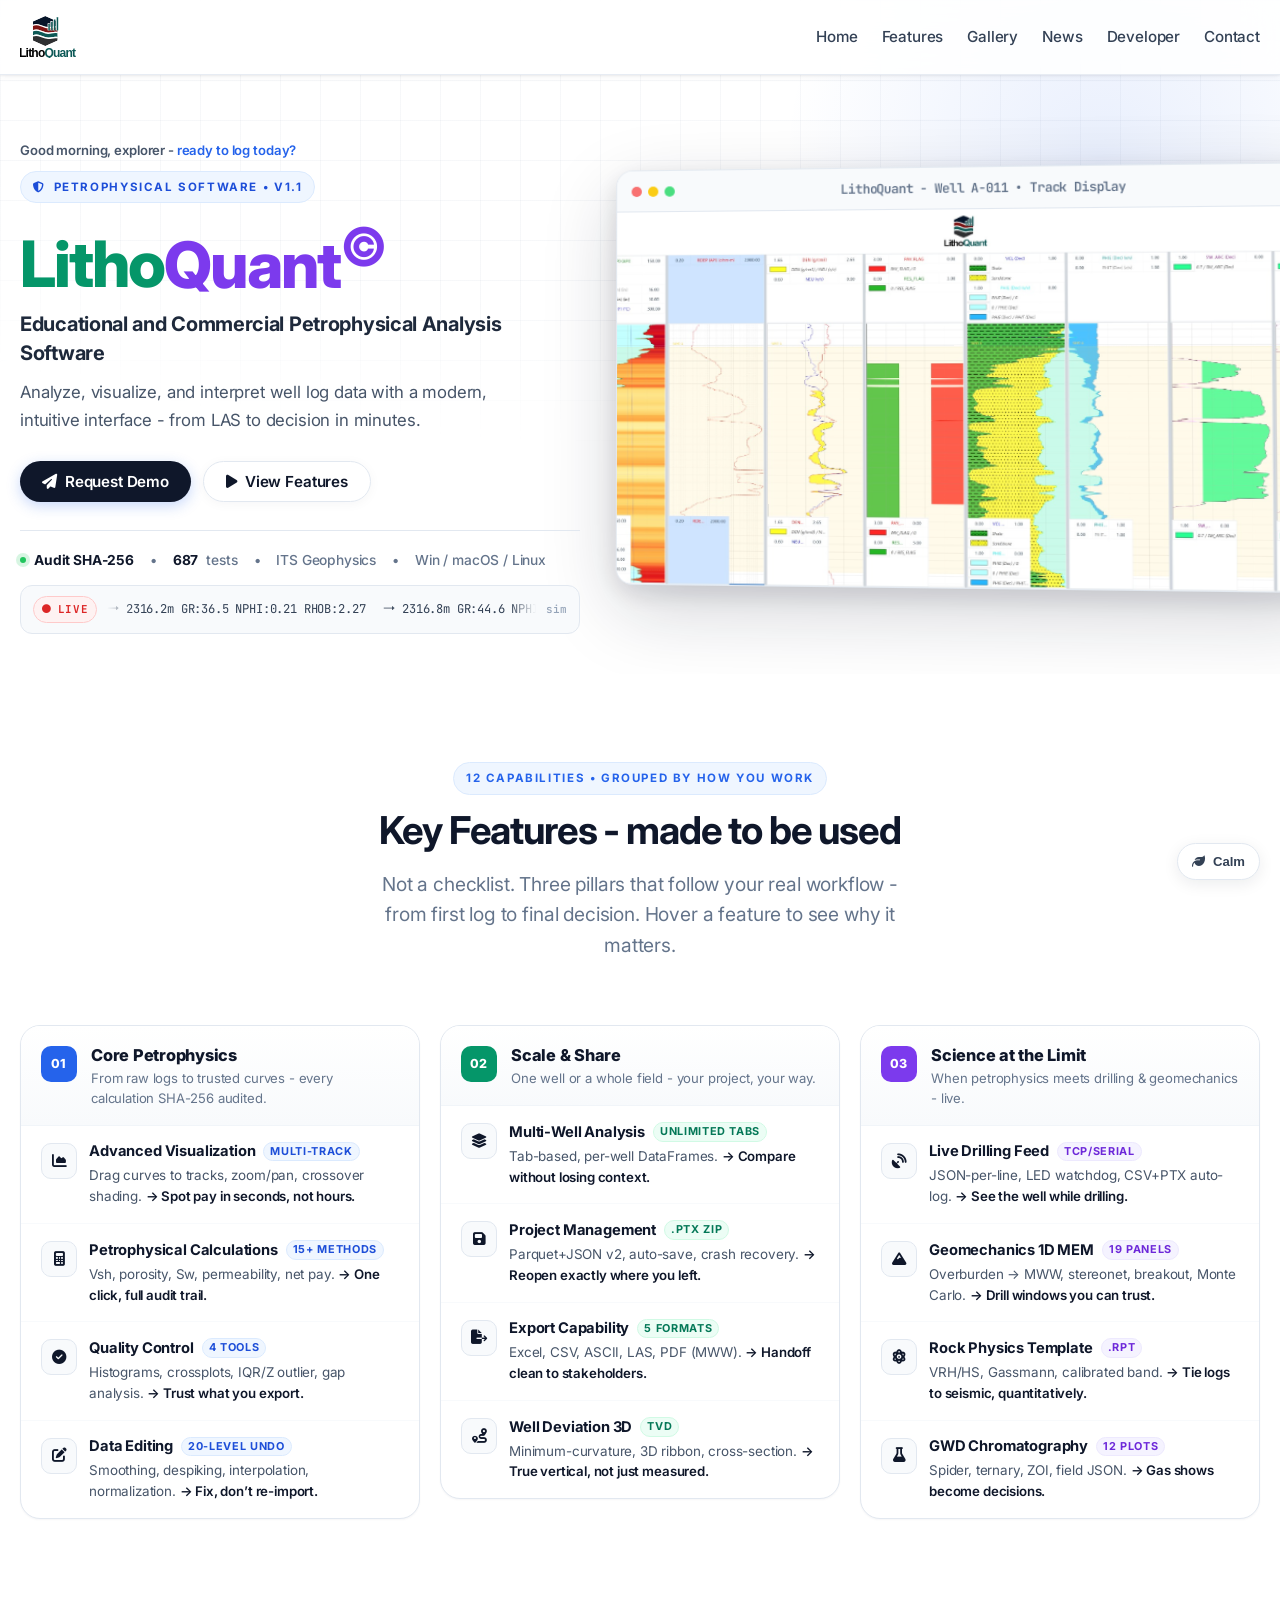
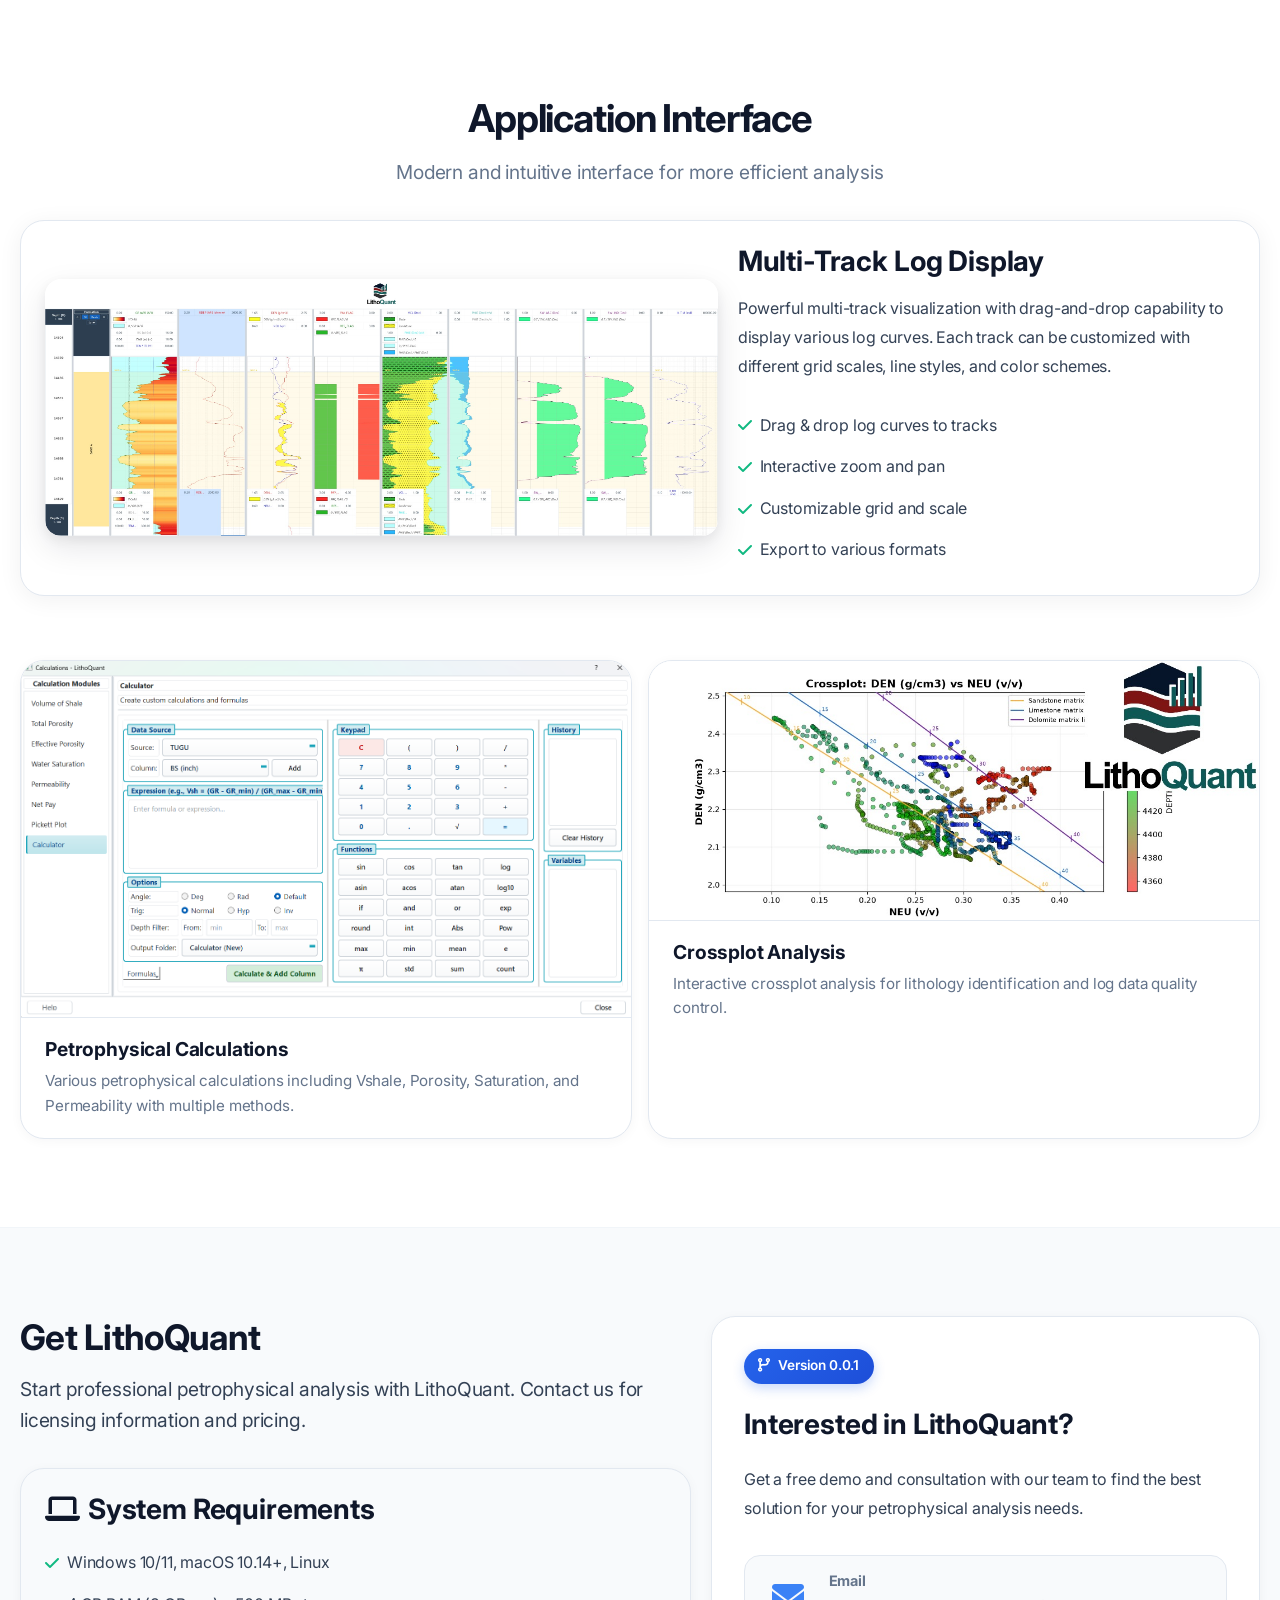
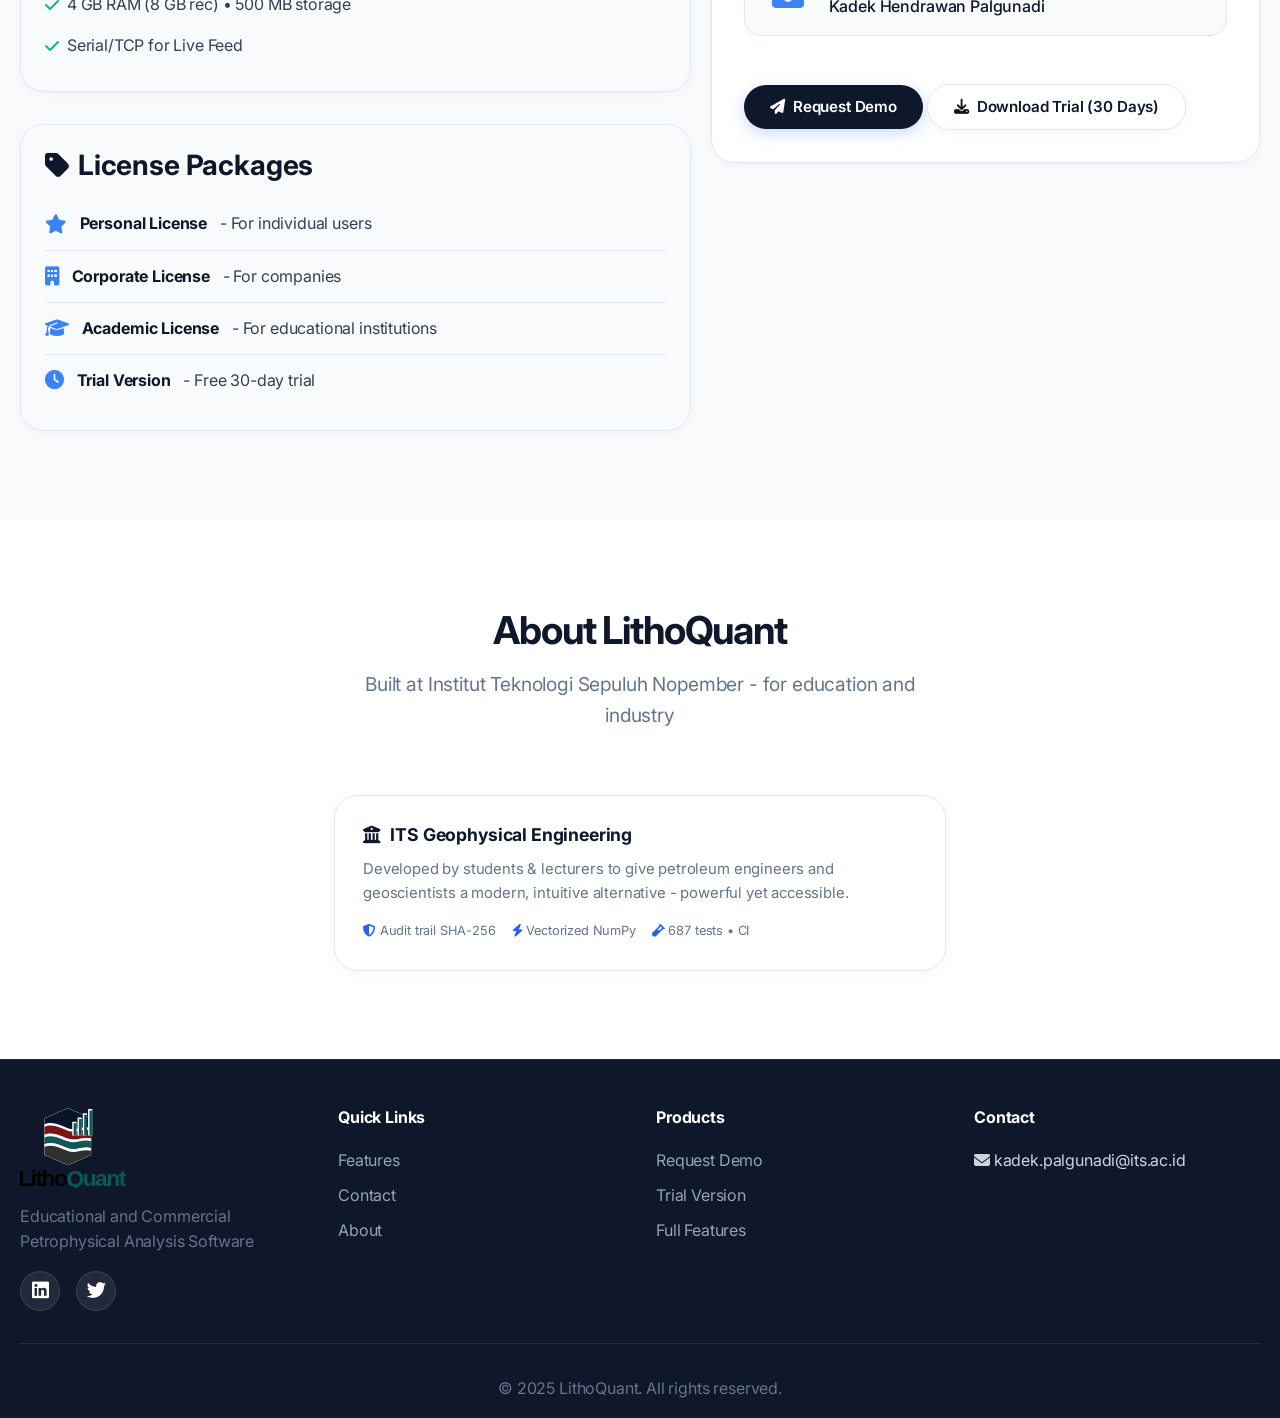
==== index.html @ 497251ee "fixing the UI and image" ====
<!DOCTYPE html>
<html lang="en">
  <head>
    <meta charset="UTF-8" />
    <meta name="viewport" content="width=device-width, initial-scale=1.0" />
    <meta
      name="description"
      content="LithoQuant - Professional Petrophysical Analysis Software for Well Log Data"
    />
    <title>LithoQuant - Educational and Commercial Petrophysical Analysis Software</title>
    <link rel="icon" type="image/svg+xml" href="assets/images/branding/icons.svg" />
    <link rel="stylesheet" href="assets/css/style.css" />
    <link
      rel="stylesheet"
      href="https://cdnjs.cloudflare.com/ajax/libs/font-awesome/6.4.0/css/all.min.css"
    />
  </head>
  <body>
    <div id="scroll-progress" aria-hidden="true"></div>
    <!-- Navigation -->
    <nav class="navbar" id="navbar">
      <div class="container">
        <div class="nav-wrapper">
          <div class="logo">
            <img
              src="assets/images/branding/logo.svg"
              alt="LithoQuant Logo"
              style="height: 75px; margin-right: 10px"
            />
          </div>
          <ul class="nav-menu" id="nav-menu">
            <li><a href="index.html" class="nav-link">Home</a></li>
            <li><a href="#features" class="nav-link">Features</a></li>
            <li><a href="gallery.html" class="nav-link">Gallery</a></li>
            <li><a href="news.html" class="nav-link">News</a></li>
            <li><a href="developer.html" class="nav-link">Developer</a></li>
            <li><a href="#download" class="nav-link">Contact</a></li>
          </ul>
          <div class="hamburger" id="hamburger">
            <span></span>
            <span></span>
            <span></span>
          </div>
        </div>
      </div>
    </nav>

    <!-- Hero Section - Enterprise -->
    <section id="home" class="hero">
      <div class="container">
        <div class="hero-layout">
          <div class="hero-content">
            <div id="hero-greeting" class="hero-greeting" aria-live="polite"></div>
            <div class="eyebrow"><i class="fas fa-shield-alt"></i> PETROPHYSICAL SOFTWARE • V1.1</div>
            <h1 class="hero-title">
              <span class="litho-text">Litho</span><span class="quant-text">Quant<sup>©</sup></span>
            </h1>
            <p class="hero-subtitle">
              Educational and Commercial Petrophysical Analysis Software
            </p>
            <p class="hero-description">
              Analyze, visualize, and interpret well log data with a modern, intuitive interface - from LAS to decision in minutes.
            </p>
            <div class="hero-buttons">
              <a href="#download" class="btn btn-primary">
                <i class="fas fa-paper-plane"></i> Request Demo
              </a>
              <a href="#features" class="btn btn-secondary">
                <i class="fas fa-play"></i> View Features
              </a>
            </div>
            <div class="hero-trust">
              <span><span class="trust-dot"></span><strong>Audit SHA-256</strong></span>
              <span>•</span>
              <span><strong>687</strong> tests</span>
              <span>•</span>
              <span>ITS Geophysics</span>
              <span>•</span>
              <span>Win / macOS / Linux</span>
            </div>
            <div class="hero-ticker" aria-label="Simulated live log feed">
              <span class="ticker-label"><i class="fas fa-circle"></i> LIVE</span>
              <div class="ticker-track" id="ticker-track"></div>
              <span class="ticker-hint">sim</span>
            </div>
          </div>
          <div class="hero-media">
            <div class="hero-window">
              <div class="window-bar">
                <div class="window-dots"><span></span><span></span><span></span></div>
                <div class="window-title">LithoQuant - Well A-011 • Track Display</div>
                <div class="window-actions"><i class="fas fa-expand"></i></div>
              </div>
              <img src="assets/images/screenshots/track-display.jpeg" alt="LithoQuant app preview" loading="eager" />
            </div>
          </div>
        </div>
      </div>
    </section>

    <!-- Features Section -->
    <section id="features" class="features">
      <div class="container">
        <div class="section-header">
          <span class="eyebrow" style="color:#2563eb;background:#eff6ff;border-color:#dbeafe;margin:0 auto 12px;display:inline-flex;">12 CAPABILITIES • GROUPED BY HOW YOU WORK</span>
          <h2>Key Features - made to be used</h2>
          <p>Not a checklist. Three pillars that follow your real workflow - from first log to final decision. Hover a feature to see why it matters.</p>
        </div>
        <div class="features-pillars">
          <!-- Pillar 1 -->
          <div class="pillar pillar-core">
            <div class="pillar-header">
              <span class="pillar-num">01</span>
              <div>
                <h3>Core Petrophysics</h3>
                <p>From raw logs to trusted curves - every calculation SHA-256 audited.</p>
              </div>
            </div>
            <div class="pillar-list">
              <div class="feature-item">
                <div class="feature-icon"><i class="fas fa-chart-area"></i></div>
                <div>
                  <h4>Advanced Visualization <span class="feature-meta">Multi-track</span></h4>
                  <p>Drag curves to tracks, zoom/pan, crossover shading. <em>→ Spot pay in seconds, not hours.</em></p>
                </div>
              </div>
              <div class="feature-item">
                <div class="feature-icon"><i class="fas fa-calculator"></i></div>
                <div>
                  <h4>Petrophysical Calculations <span class="feature-meta">15+ methods</span></h4>
                  <p>Vsh, porosity, Sw, permeability, net pay. <em>→ One click, full audit trail.</em></p>
                </div>
              </div>
              <div class="feature-item">
                <div class="feature-icon"><i class="fas fa-check-circle"></i></div>
                <div>
                  <h4>Quality Control <span class="feature-meta">4 tools</span></h4>
                  <p>Histograms, crossplots, IQR/Z outlier, gap analysis. <em>→ Trust what you export.</em></p>
                </div>
              </div>
              <div class="feature-item">
                <div class="feature-icon"><i class="fas fa-edit"></i></div>
                <div>
                  <h4>Data Editing <span class="feature-meta">20-level undo</span></h4>
                  <p>Smoothing, despiking, interpolation, normalization. <em>→ Fix, don’t re-import.</em></p>
                </div>
              </div>
            </div>
          </div>
          <!-- Pillar 2 -->
          <div class="pillar pillar-scale">
            <div class="pillar-header">
              <span class="pillar-num">02</span>
              <div>
                <h3>Scale &amp; Share</h3>
                <p>One well or a whole field - your project, your way.</p>
              </div>
            </div>
            <div class="pillar-list">
              <div class="feature-item">
                <div class="feature-icon"><i class="fas fa-layer-group"></i></div>
                <div>
                  <h4>Multi-Well Analysis <span class="feature-meta">Unlimited tabs</span></h4>
                  <p>Tab-based, per-well DataFrames. <em>→ Compare without losing context.</em></p>
                </div>
              </div>
              <div class="feature-item">
                <div class="feature-icon"><i class="fas fa-save"></i></div>
                <div>
                  <h4>Project Management <span class="feature-meta">.ptx ZIP</span></h4>
                  <p>Parquet+JSON v2, auto-save, crash recovery. <em>→ Reopen exactly where you left.</em></p>
                </div>
              </div>
              <div class="feature-item">
                <div class="feature-icon"><i class="fas fa-file-export"></i></div>
                <div>
                  <h4>Export Capability <span class="feature-meta">5 formats</span></h4>
                  <p>Excel, CSV, ASCII, LAS, PDF (MWW). <em>→ Handoff clean to stakeholders.</em></p>
                </div>
              </div>
              <div class="feature-item">
                <div class="feature-icon"><i class="fas fa-route"></i></div>
                <div>
                  <h4>Well Deviation 3D <span class="feature-meta">TVD</span></h4>
                  <p>Minimum-curvature, 3D ribbon, cross-section. <em>→ True vertical, not just measured.</em></p>
                </div>
              </div>
            </div>
          </div>
          <!-- Pillar 3 -->
          <div class="pillar pillar-science">
            <div class="pillar-header">
              <span class="pillar-num">03</span>
              <div>
                <h3>Science at the Limit</h3>
                <p>When petrophysics meets drilling &amp; geomechanics - live.</p>
              </div>
            </div>
            <div class="pillar-list">
              <div class="feature-item">
                <div class="feature-icon"><i class="fas fa-satellite-dish"></i></div>
                <div>
                  <h4>Live Drilling Feed <span class="feature-meta">TCP/Serial</span></h4>
                  <p>JSON-per-line, LED watchdog, CSV+PTX auto-log. <em>→ See the well while drilling.</em></p>
                </div>
              </div>
              <div class="feature-item">
                <div class="feature-icon"><i class="fas fa-mountain"></i></div>
                <div>
                  <h4>Geomechanics 1D MEM <span class="feature-meta">19 panels</span></h4>
                  <p>Overburden → MWW, stereonet, breakout, Monte Carlo. <em>→ Drill windows you can trust.</em></p>
                </div>
              </div>
              <div class="feature-item">
                <div class="feature-icon"><i class="fas fa-atom"></i></div>
                <div>
                  <h4>Rock Physics Template <span class="feature-meta">.rpt</span></h4>
                  <p>VRH/HS, Gassmann, calibrated band. <em>→ Tie logs to seismic, quantitatively.</em></p>
                </div>
              </div>
              <div class="feature-item">
                <div class="feature-icon"><i class="fas fa-flask"></i></div>
                <div>
                  <h4>GWD Chromatography <span class="feature-meta">12 plots</span></h4>
                  <p>Spider, ternary, ZOI, field JSON. <em>→ Gas shows become decisions.</em></p>
                </div>
              </div>
            </div>
          </div>
        </div>
      </div>
    </section>

    <!-- Screenshots Section -->
    <section id="screenshots" class="screenshots">
      <div class="container">
        <div class="section-header">
          <h2>Application Interface</h2>
          <p>Modern and intuitive interface for more efficient analysis</p>
        </div>

        <!-- Featured Screenshot -->
        <div class="featured-screenshot">
          <div class="screenshot-image">
            <img src="assets/images/screenshots/track-display.jpeg" alt="Multi-Track Display" />
          </div>
          <div class="screenshot-description">
            <h3>Multi-Track Log Display</h3>
            <p>
              Powerful multi-track visualization with drag-and-drop capability
              to display various log curves. Each track can be customized with
              different grid scales, line styles, and color schemes.
            </p>
            <ul class="feature-list">
              <li>
                <i class="fas fa-check"></i> Drag & drop log curves to tracks
              </li>
              <li><i class="fas fa-check"></i> Interactive zoom and pan</li>
              <li><i class="fas fa-check"></i> Customizable grid and scale</li>
              <li><i class="fas fa-check"></i> Export to various formats</li>
            </ul>
          </div>
        </div>

        <!-- Other Screenshots Grid -->
        <div class="screenshots-grid">
          <div class="screenshot-card">
            <div class="screenshot-card-image">
              <img
                src="assets/images/screenshots/petrophysical-calculation.png"
                alt="Petrophysical Calculations"
              />
            </div>
            <div class="screenshot-card-content">
              <h4>Petrophysical Calculations</h4>
              <p>
                Various petrophysical calculations including Vshale, Porosity,
                Saturation, and Permeability with multiple methods.
              </p>
            </div>
          </div>

          <div class="screenshot-card">
            <div class="screenshot-card-image">
              <img
                src="assets/images/screenshots/crossplot.jpeg"
                alt="Crossplot Analysis"
              />
            </div>
            <div class="screenshot-card-content">
              <h4>Crossplot Analysis</h4>
              <p>
                Interactive crossplot analysis for lithology identification and
                log data quality control.
              </p>
            </div>
          </div>
        </div>
      </div>
    </section>

    <!-- Download Section -->
    <section id="download" class="download">
      <div class="container">
        <div class="download-content">
          <div class="download-info">
            <h2>Get LithoQuant</h2>
            <p class="download-description">
              Start professional petrophysical analysis with LithoQuant. Contact
              us for licensing information and pricing.
            </p>
            <div class="system-requirements">
              <h3><i class="fas fa-laptop"></i> System Requirements</h3>
              <ul>
                <li><i class="fas fa-check"></i> Windows 10/11, macOS 10.14+, Linux</li>
                <li><i class="fas fa-check"></i> 4 GB RAM (8 GB rec) • 500 MB storage</li>
                <li><i class="fas fa-check"></i> Serial/TCP for Live Feed</li>
              </ul>
            </div>
            <div class="pricing-info">
              <h3><i class="fas fa-tag"></i> License Packages</h3>
              <ul>
                <li>
                  <i class="fas fa-star"></i>
                  <strong>Personal License</strong> - For individual users
                </li>
                <li>
                  <i class="fas fa-building"></i>
                  <strong>Corporate License</strong> - For companies
                </li>
                <li>
                  <i class="fas fa-graduation-cap"></i>
                  <strong>Academic License</strong> - For educational
                  institutions
                </li>
                <li>
                  <i class="fas fa-clock"></i> <strong>Trial Version</strong> -
                  Free 30-day trial
                </li>
              </ul>
            </div>
          </div>
          <div class="download-box">
            <div class="version-badge">
              <i class="fas fa-code-branch"></i> Version 0.0.1
            </div>
            <h3>Interested in LithoQuant?</h3>
            <div class="contact-info">
              <p
                style="
                  color: var(--text-secondary);
                  margin-bottom: 2rem;
                  line-height: 1.8;
                "
              >
                Get a free demo and consultation with our team to find the best
                solution for your petrophysical analysis needs.
              </p>

              <div class="contact-methods">
                <div class="contact-item">
                  <i class="fas fa-envelope"></i>
                  <div>
                    <h4>Email</h4>
                    <a href="mailto:kadek.palgunadi@its.ac.id"
                      >Kadek Hendrawan Palgunadi</a
                    >
                  </div>
                </div>
              </div>
            </div>

            <a
              href="mailto:kadek.palgunadi@its.ac.id?subject=Request Demo LithoQuant"
              class="btn btn-primary btn-large"
            >
              <i class="fas fa-paper-plane"></i> Request Demo
            </a>

            <a
              href="#"
              class="btn btn-secondary btn-large"
              style="margin-top: 1rem"
            >
              <i class="fas fa-download"></i> Download Trial (30 Days)
            </a>
          </div>
        </div>
      </div>
    </section>

    <!-- About Section - Enriched (Safe) -->
    <section id="about" class="about">
      <div class="container">
        <div class="section-header">
          <h2>About LithoQuant</h2>
          <p>Built at Institut Teknologi Sepuluh Nopember - for education and industry</p>
        </div>
        <div class="about-bento">
          <div class="about-card bento-item">
            <h3><i class="fas fa-university"></i> ITS Geophysical Engineering</h3>
            <p>Developed by students &amp; lecturers to give petroleum engineers and geoscientists a modern, intuitive alternative - powerful yet accessible.</p>
            <div class="about-meta">
              <span><i class="fas fa-shield-alt"></i> Audit trail SHA-256</span>
              <span><i class="fas fa-bolt"></i> Vectorized NumPy</span>
              <span><i class="fas fa-vial"></i> 687 tests • CI</span>
            </div>
          </div>
        </div>
      </div>
    </section>

    <!-- Footer -->
    <footer class="footer">
      <div class="container">
        <div class="footer-content">
          <div class="footer-section">
            <h3>
              <img src="assets/images/branding/logo.svg" alt="LithoQuant Logo" style="height: 80px; vertical-align: middle; margin-right: 10px;" />
            </h3>
            <p>Educational and Commercial Petrophysical Analysis Software</p>
            <div class="social-links">
              <a href="#" target="_blank">
                <i class="fab fa-linkedin"></i>
              </a>
              <a href="#" target="_blank">
                <i class="fab fa-twitter"></i>
              </a>
            </div>
          </div>
          <div class="footer-section">
            <h4>Quick Links</h4>
            <ul>
              <li><a href="#features">Features</a></li>
              <li><a href="#download">Contact</a></li>
              <li><a href="#about">About</a></li>
            </ul>
          </div>
          <div class="footer-section">
            <h4>Products</h4>
            <ul>
              <li><a href="#download">Request Demo</a></li>
              <li><a href="#download">Trial Version</a></li>
              <li><a href="#features">Full Features</a></li>
            </ul>
          </div>
          <div class="footer-section">
            <h4>Contact</h4>
            <ul>
              <li>
                <i class="fas fa-envelope"></i> kadek.palgunadi@its.ac.id
              </li>
            </ul>
          </div>
        </div>
        <div class="footer-bottom">
          <p>&copy; 2025 LithoQuant. All rights reserved.</p>
        </div>
      </div>
    </footer>

    <button id="back-to-top" aria-label="Back to top" title="Back to top"><i class="fas fa-arrow-up"></i></button>
    <div id="comfort-bar" class="comfort-bar" aria-label="Comfort controls">
      <button id="comfort-toggle" aria-label="Toggle reduce motion" title="Reduce motion"><i class="fas fa-leaf"></i> <span>Calm</span></button>
    </div>

    <script src="assets/js/script.js"></script>
  </body>
</html>
---- assets/css/style.css ----
/* LithoQuant Main Stylesheet - Modular Imports */
/* Auto-generated from original style.css - edit modules instead */
/* Original order preserved to maintain cascade */

@import url("base/variables.css");
@import url("base/typography.css");
@import url("layout/navbar.css");
@import url("layout/hero.css");
@import url("components/section-header.css");
@import url("sections/features.css");
@import url("sections/capabilities.css");
@import url("sections/screenshots.css");
@import url("sections/download.css");
@import url("sections/about.css");
@import url("layout/footer.css");
@import url("base/responsive.css");
@import url("pages/page-header.css");
@import url("pages/gallery.css");
@import url("pages/news.css");
@import url("pages/developer.css");
@import url("components/bento.css");

/* Legacy original backed up as style.css.bak */
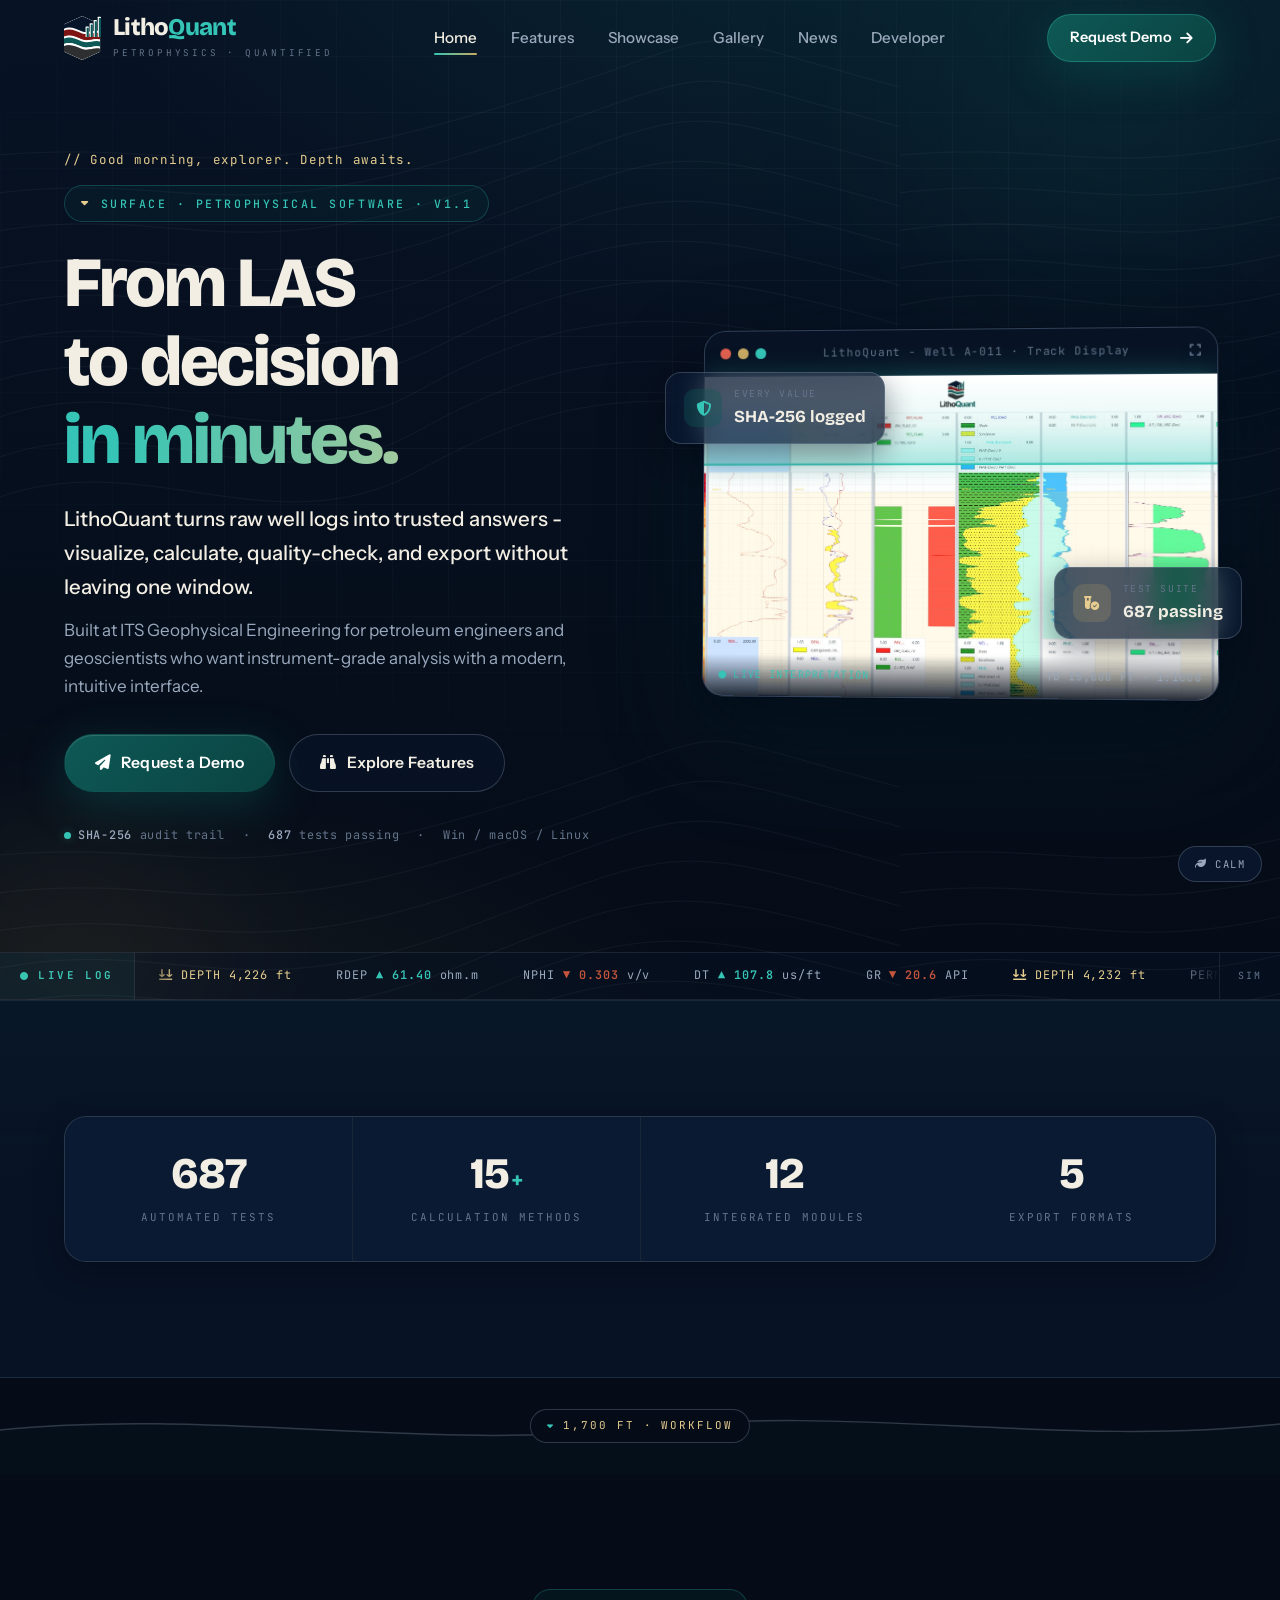
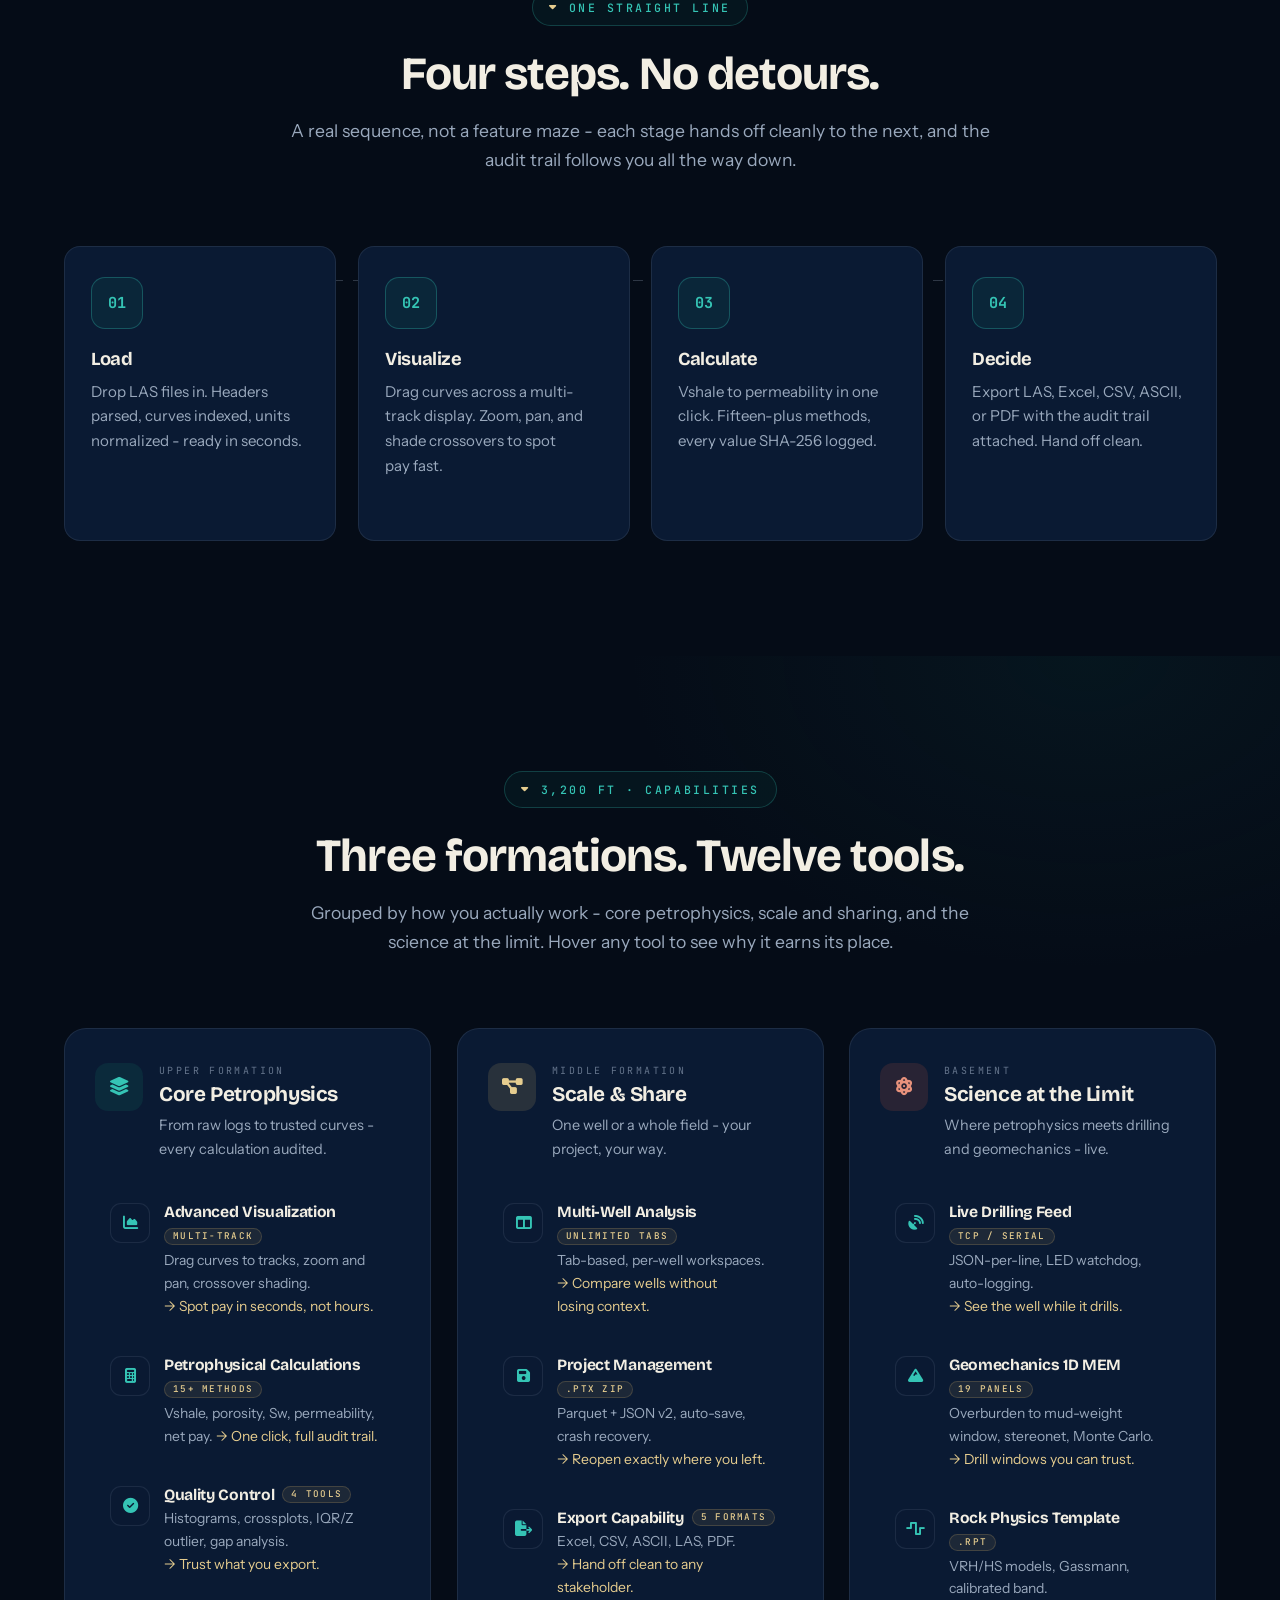
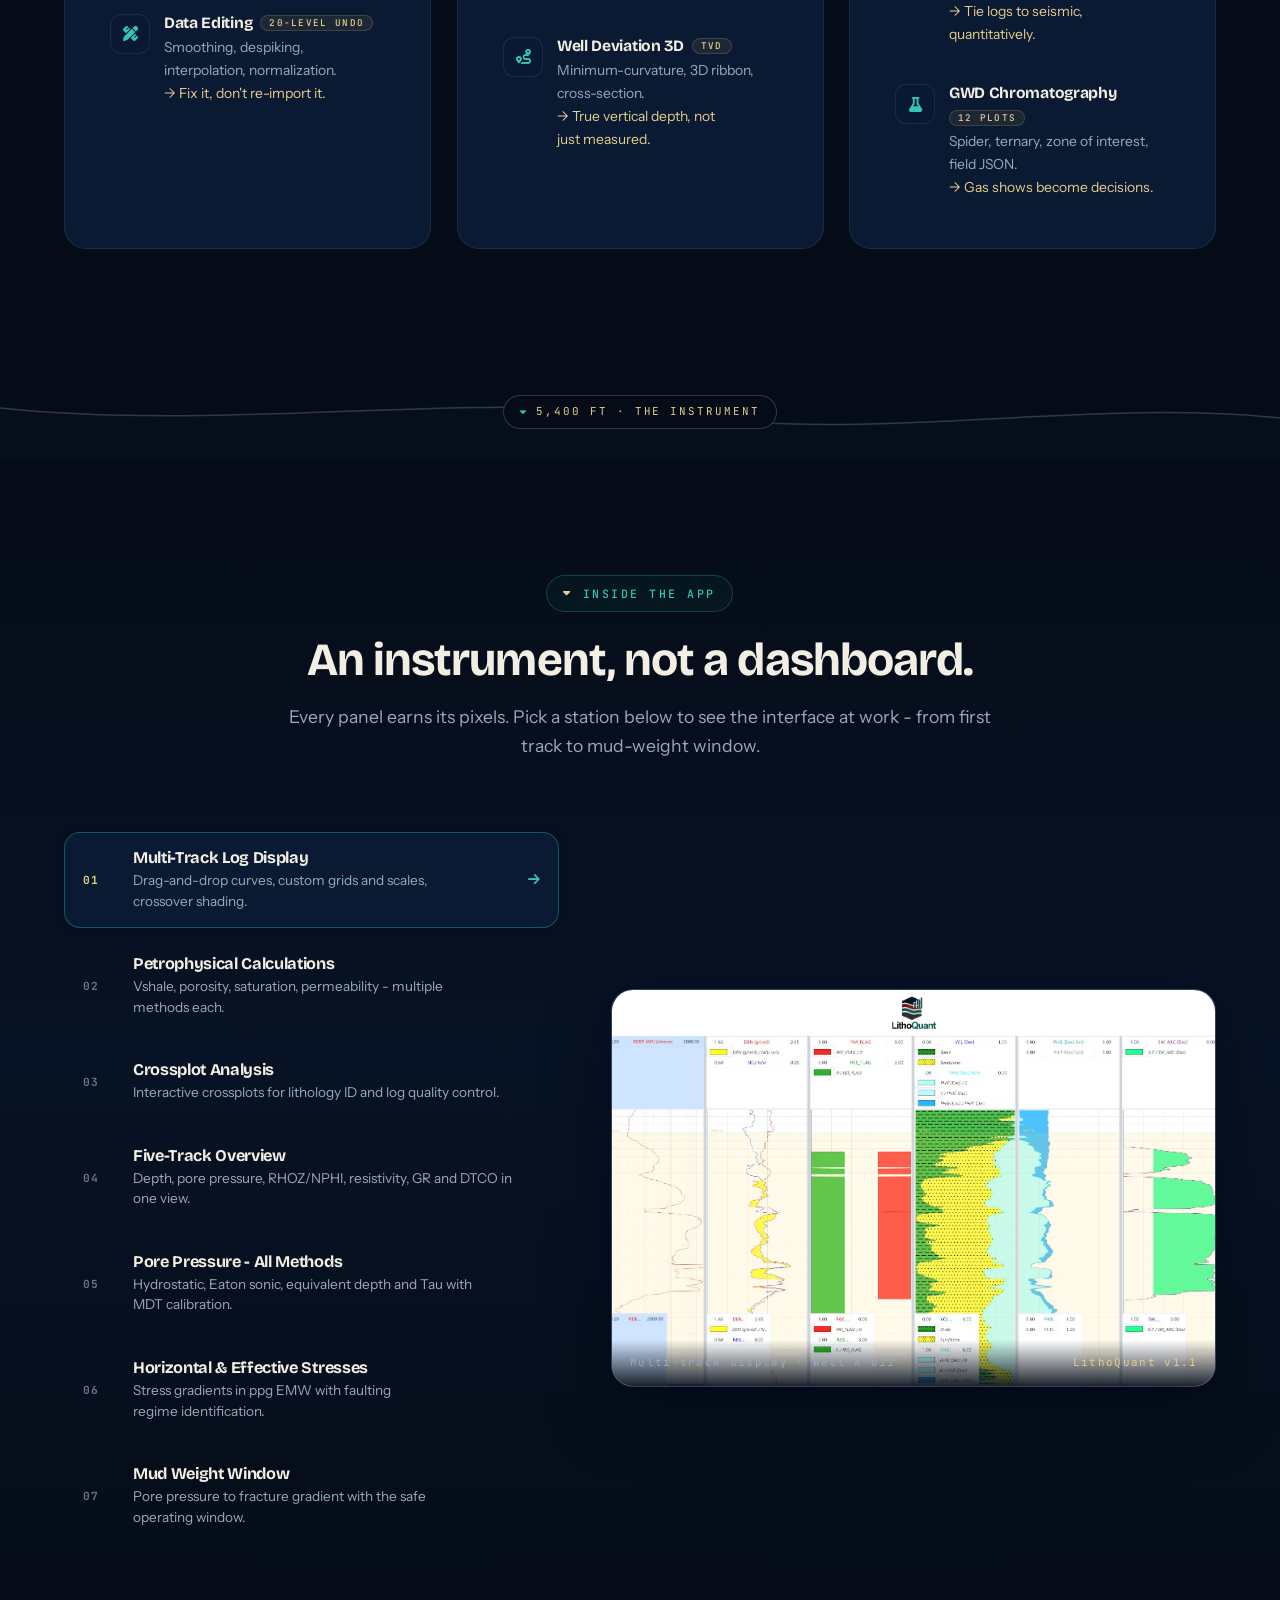
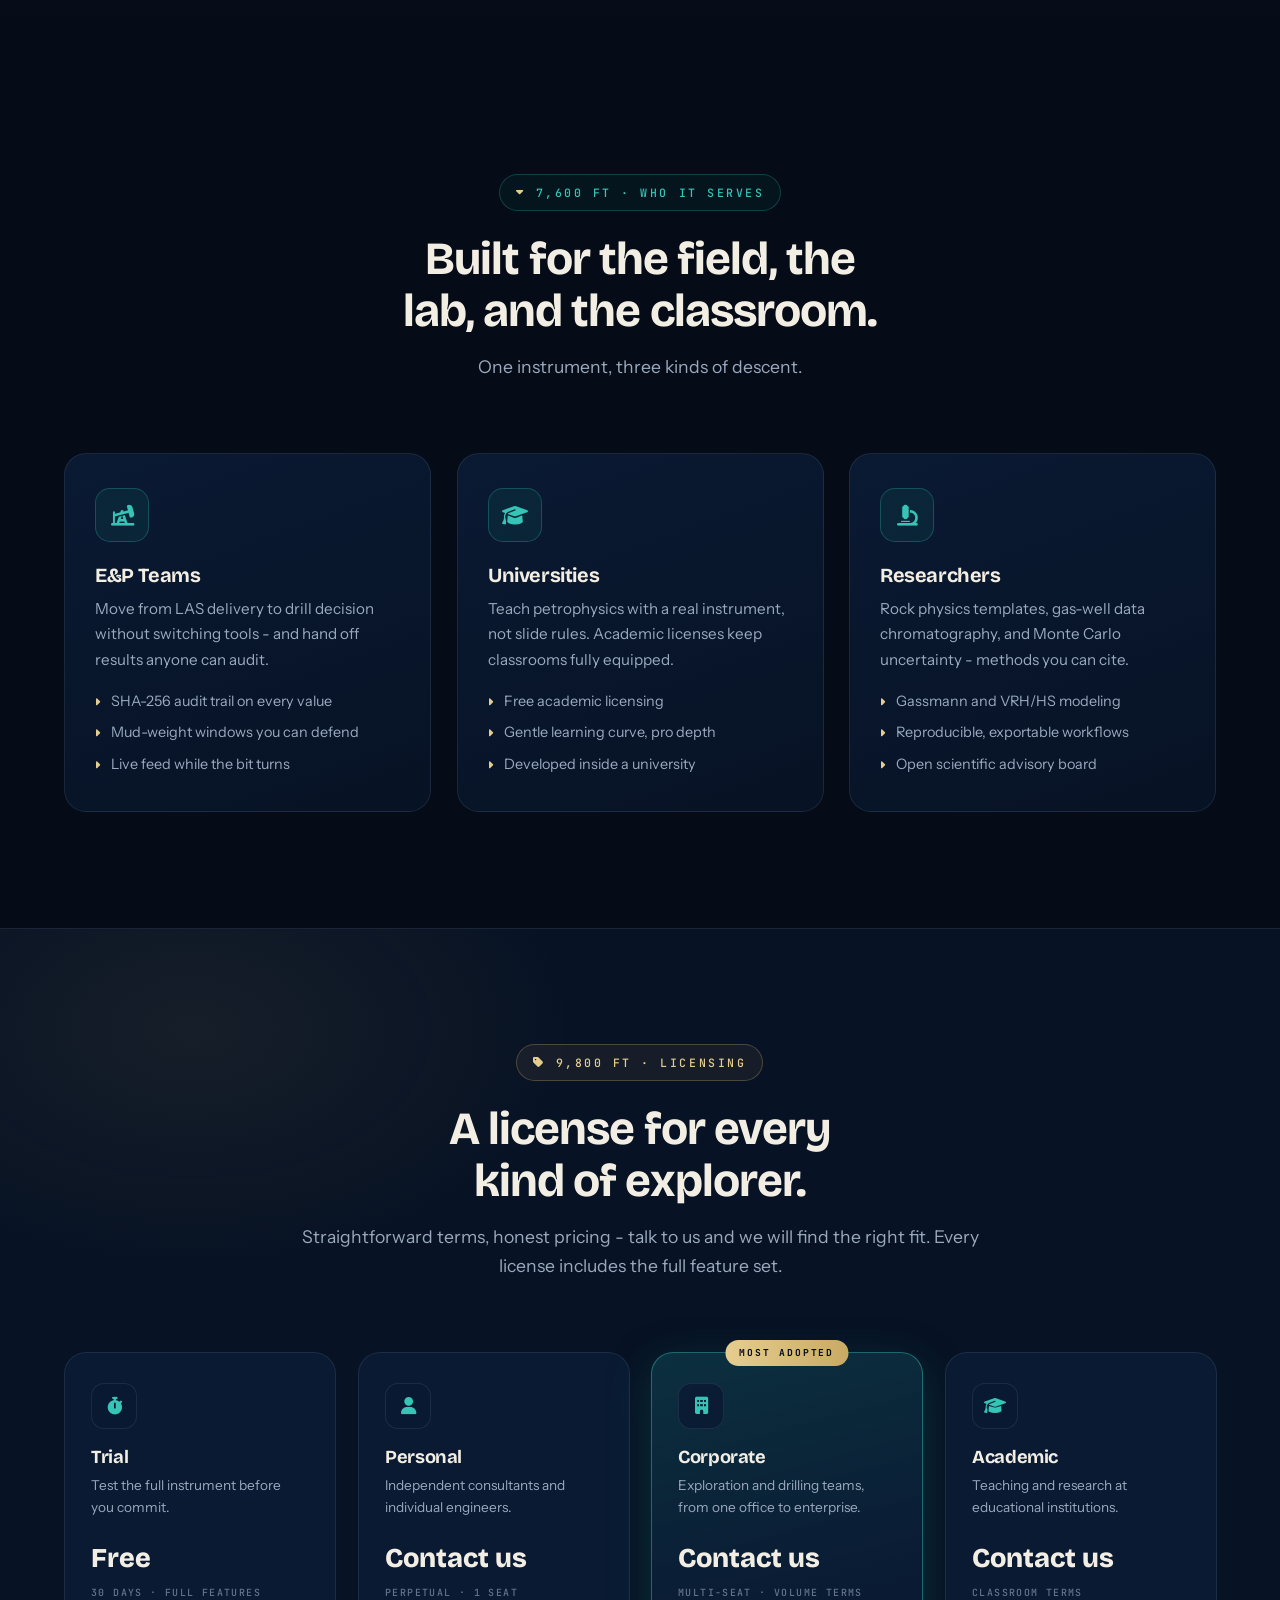
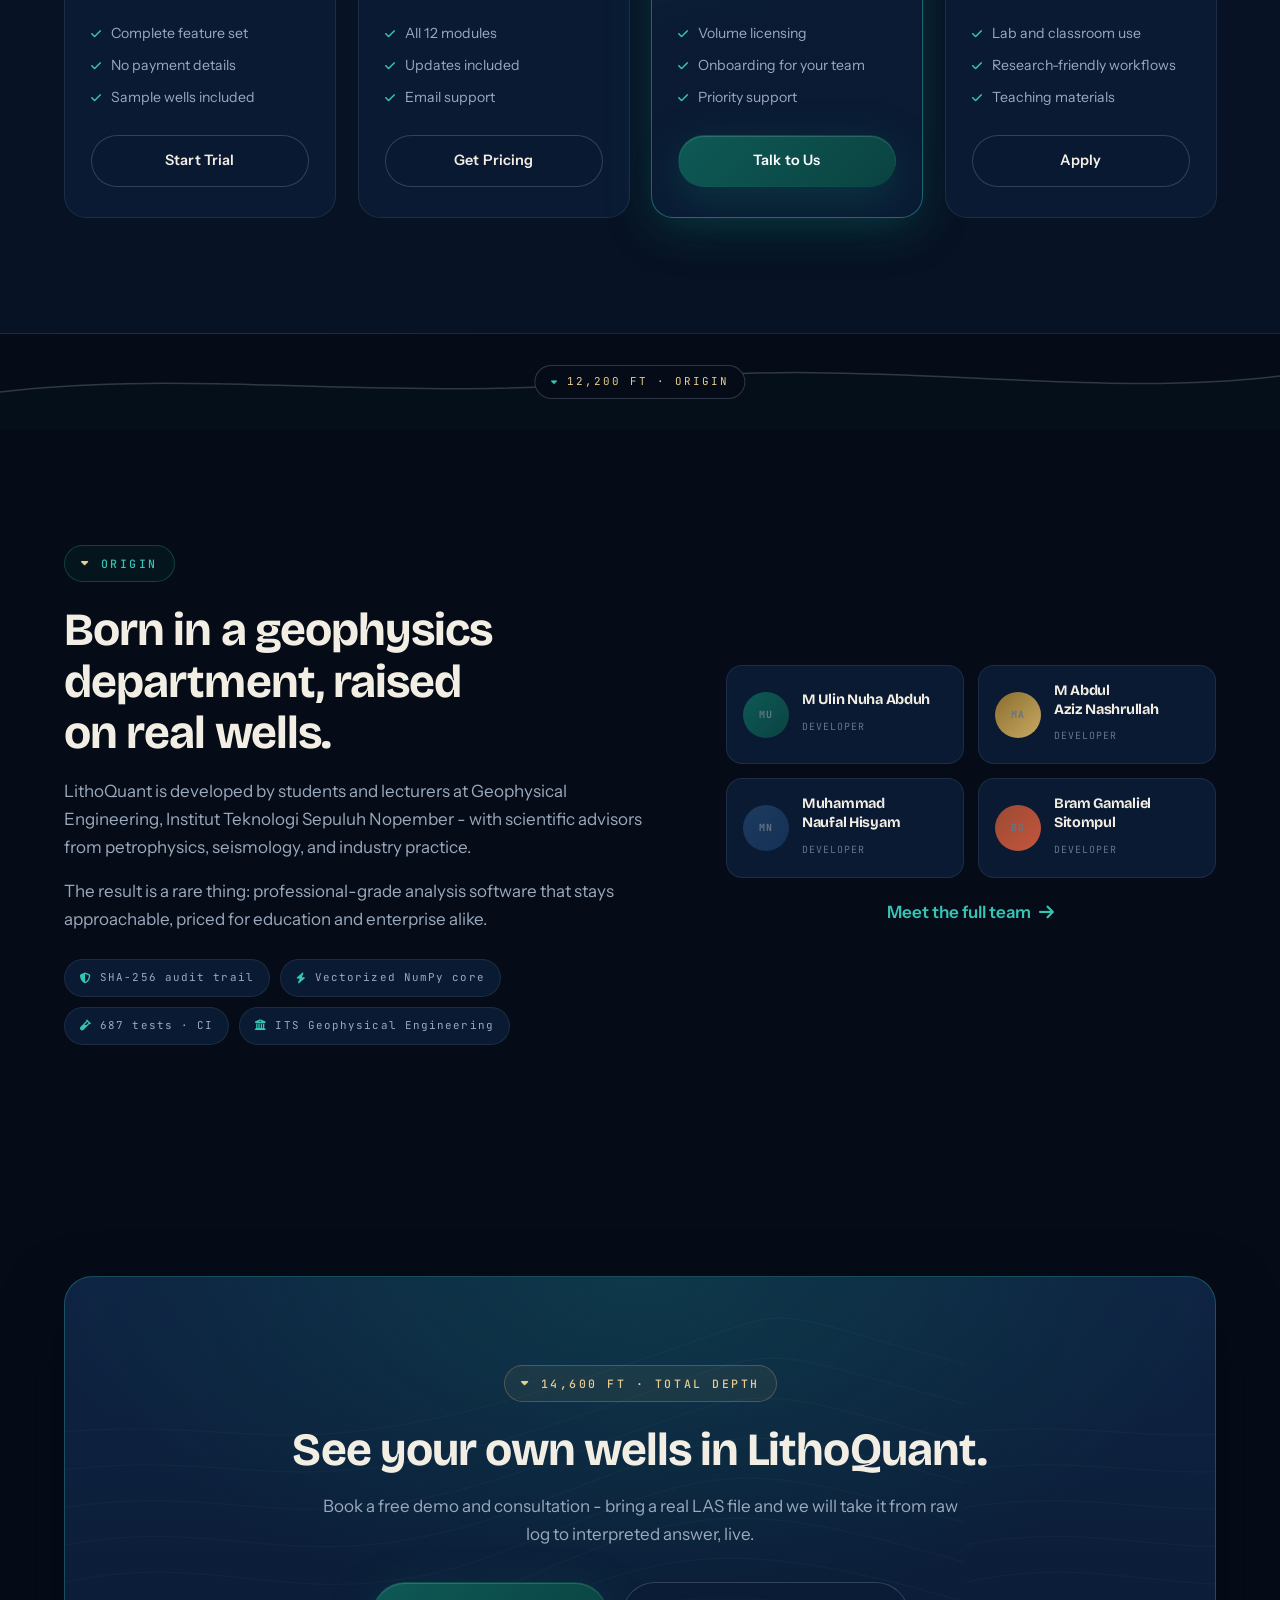
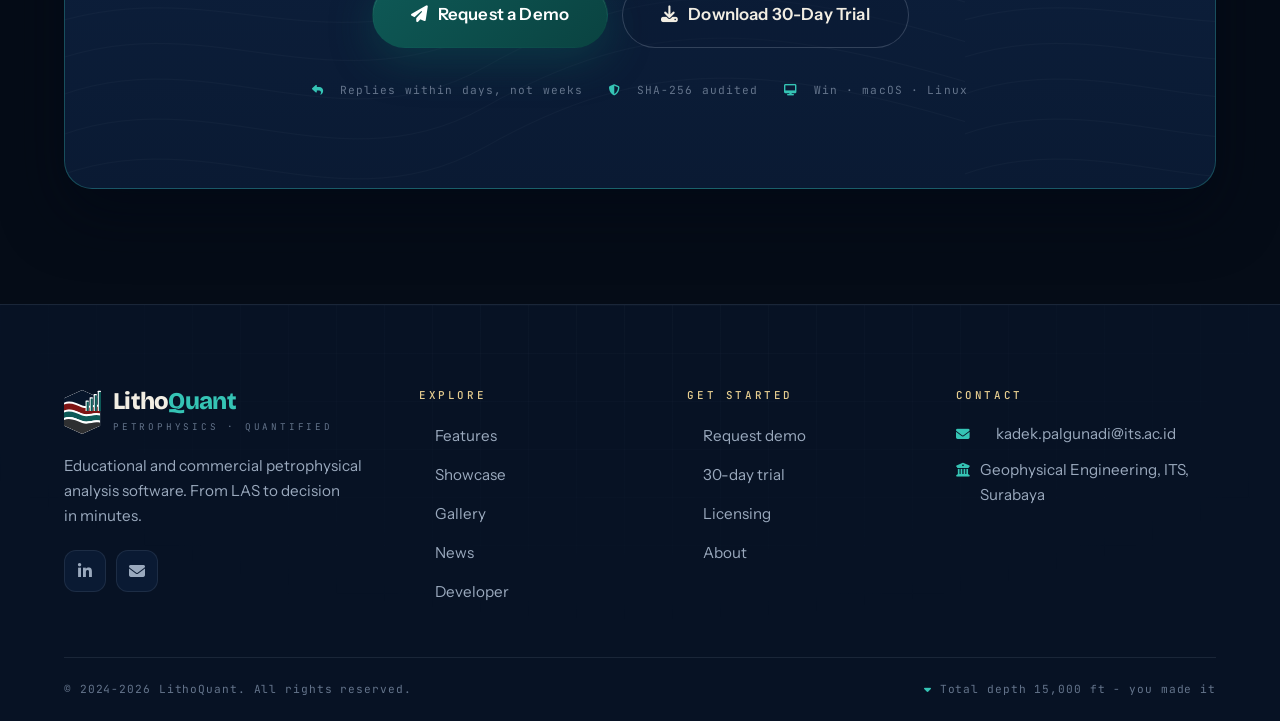
==== commit b5e1cae0: "Fix User Interface" ====
--- a/index.html
+++ b/index.html
@@ -5,465 +5,768 @@
     <meta name="viewport" content="width=device-width, initial-scale=1.0" />
     <meta
       name="description"
-      content="LithoQuant - Professional Petrophysical Analysis Software for Well Log Data"
+      content="LithoQuant - professional petrophysical analysis software. From LAS to decision in minutes: multi-track visualization, 15+ audited calculation methods, geomechanics, and live drilling feed."
     />
-    <title>LithoQuant - Educational and Commercial Petrophysical Analysis Software</title>
+    <meta name="theme-color" content="#050c17" />
+    <meta property="og:title" content="LithoQuant - From LAS to decision in minutes" />
+    <meta
+      property="og:description"
+      content="Professional petrophysical analysis software built at ITS Geophysical Engineering. 687 tests, SHA-256 audit trail, Windows / macOS / Linux."
+    />
+    <meta property="og:type" content="website" />
+    <title>LithoQuant - Petrophysical Analysis Software | From LAS to Decision in Minutes</title>
     <link rel="icon" type="image/svg+xml" href="assets/images/branding/icons.svg" />
-    <link rel="stylesheet" href="assets/css/style.css" />
+    <link rel="preconnect" href="https://fonts.googleapis.com" />
+    <link rel="preconnect" href="https://fonts.gstatic.com" crossorigin />
+    <link
+      rel="stylesheet"
+      href="https://fonts.googleapis.com/css2?family=Bricolage+Grotesque:opsz,wght@12..96,400..800&family=Instrument+Sans:wght@400;500;600;700&family=JetBrains+Mono:wght@400;500;700&display=swap"
+    />
     <link
       rel="stylesheet"
       href="https://cdnjs.cloudflare.com/ajax/libs/font-awesome/6.4.0/css/all.min.css"
     />
+    <link rel="stylesheet" href="assets/css/style.css?v=20260826" />
+    <script type="application/ld+json">
+      {
+        "@context": "https://schema.org",
+        "@type": "SoftwareApplication",
+        "name": "LithoQuant",
+        "applicationCategory": "Scientific Software",
+        "operatingSystem": "Windows, macOS, Linux",
+        "description": "Educational and commercial petrophysical analysis software for well log data.",
+        "offers": { "@type": "Offer", "price": "0", "priceCurrency": "USD", "description": "Free 30-day trial" }
+      }
+    </script>
   </head>
   <body>
-    <div id="scroll-progress" aria-hidden="true"></div>
+    <a class="skip-link" href="#main">Skip to content</a>
+
     <!-- Navigation -->
-    <nav class="navbar" id="navbar">
+    <nav class="navbar" id="navbar" aria-label="Main navigation">
       <div class="container">
         <div class="nav-wrapper">
-          <div class="logo">
-            <img
-              src="assets/images/branding/logo.svg"
-              alt="LithoQuant Logo"
-              style="height: 75px; margin-right: 10px"
-            />
-          </div>
+          <a class="logo" href="index.html" aria-label="LithoQuant home">
+            <img class="logo-badge" src="assets/images/branding/icons.svg" alt="" />
+            <span>
+              <span class="logo-word">Litho<b>Quant</b></span>
+              <span class="logo-tag">Petrophysics · Quantified</span>
+            </span>
+          </a>
           <ul class="nav-menu" id="nav-menu">
-            <li><a href="index.html" class="nav-link">Home</a></li>
+            <li><a href="index.html" class="nav-link active">Home</a></li>
             <li><a href="#features" class="nav-link">Features</a></li>
+            <li><a href="#showcase" class="nav-link">Showcase</a></li>
             <li><a href="gallery.html" class="nav-link">Gallery</a></li>
             <li><a href="news.html" class="nav-link">News</a></li>
             <li><a href="developer.html" class="nav-link">Developer</a></li>
-            <li><a href="#download" class="nav-link">Contact</a></li>
           </ul>
-          <div class="hamburger" id="hamburger">
-            <span></span>
-            <span></span>
-            <span></span>
-          </div>
+          <a href="#download" class="navbar-cta">Request Demo <i class="fas fa-arrow-right"></i></a>
+          <button
+            class="hamburger"
+            id="hamburger"
+            aria-label="Toggle menu"
+            aria-expanded="false"
+            aria-controls="nav-menu"
+          >
+            <span></span><span></span><span></span>
+          </button>
         </div>
       </div>
     </nav>
 
-    <!-- Hero Section - Enterprise -->
-    <section id="home" class="hero">
-      <div class="container">
-        <div class="hero-layout">
-          <div class="hero-content">
-            <div id="hero-greeting" class="hero-greeting" aria-live="polite"></div>
-            <div class="eyebrow"><i class="fas fa-shield-alt"></i> PETROPHYSICAL SOFTWARE • V1.1</div>
-            <h1 class="hero-title">
-              <span class="litho-text">Litho</span><span class="quant-text">Quant<sup>©</sup></span>
-            </h1>
-            <p class="hero-subtitle">
-              Educational and Commercial Petrophysical Analysis Software
+    <main id="main">
+      <!-- ================= HERO ================= -->
+      <section id="home" class="hero">
+        <div class="bg-contours" aria-hidden="true"></div>
+        <div class="bg-grid" aria-hidden="true"></div>
+        <div class="glow-orb orb-teal" aria-hidden="true"></div>
+        <div class="glow-orb orb-sand" aria-hidden="true"></div>
+
+        <div class="container">
+          <div class="hero-layout">
+            <div class="hero-content">
+              <div id="hero-greeting" class="hero-greeting" aria-live="polite"></div>
+              <div class="eyebrow reveal">
+                <i class="fas fa-caret-down"></i> Surface · Petrophysical Software · v1.1
+              </div>
+              <h1 class="hero-title">
+                <span class="line reveal" style="--d: 0.05s">From LAS to decision</span>
+                <span class="line accent reveal" style="--d: 0.14s">in minutes.</span>
+              </h1>
+              <p class="hero-subtitle reveal" style="--d: 0.22s">
+                LithoQuant turns raw well logs into trusted answers - visualize, calculate,
+                quality-check, and export without leaving one window.
+              </p>
+              <p class="hero-description reveal" style="--d: 0.28s">
+                Built at ITS Geophysical Engineering for petroleum engineers and geoscientists
+                who want instrument-grade analysis with a modern, intuitive interface.
+              </p>
+              <div class="hero-buttons reveal" style="--d: 0.34s">
+                <a href="#download" class="btn btn-primary">
+                  <i class="fas fa-paper-plane"></i> Request a Demo
+                </a>
+                <a href="#features" class="btn btn-ghost">
+                  <i class="fas fa-binoculars"></i> Explore Features
+                </a>
+              </div>
+              <div class="hero-trust reveal" style="--d: 0.4s">
+                <span><span class="trust-dot"></span><strong>SHA-256</strong> audit trail</span>
+                <span>·</span>
+                <span><strong>687</strong> tests passing</span>
+                <span>·</span>
+                <span>Win / macOS / Linux</span>
+              </div>
+            </div>
+
+            <div class="hero-media reveal reveal-right" style="--d: 0.25s">
+              <div class="hero-window">
+                <div class="window-bar">
+                  <div class="window-dots"><span></span><span></span><span></span></div>
+                  <div class="window-title">LithoQuant - Well A-011 · Track Display</div>
+                  <div class="window-actions"><i class="fas fa-expand"></i></div>
+                </div>
+                <div class="window-body">
+                  <img
+                    src="assets/images/screenshots/track-display.jpeg"
+                    alt="LithoQuant multi-track log display with gamma ray, resistivity, density and porosity tracks"
+                    loading="eager"
+                  />
+                  <div class="scanline" aria-hidden="true"></div>
+                  <span class="scan-chip" id="scan-chip" aria-hidden="true">4,218 FT</span>
+                  <div class="window-hud" aria-hidden="true">
+                    <span class="hud-live"><i class="fas fa-circle"></i> LIVE INTERPRETATION</span>
+                    <span>TD 15,000 FT · 1:1000</span>
+                  </div>
+                </div>
+              </div>
+              <div class="float-card fc-1" aria-hidden="true">
+                <span class="fc-icon"><i class="fas fa-shield-halved"></i></span>
+                <span>
+                  <span class="fc-label">Every value</span>
+                  <span class="fc-value">SHA-256 logged</span>
+                </span>
+              </div>
+              <div class="float-card fc-2" aria-hidden="true">
+                <span class="fc-icon"><i class="fas fa-vial-circle-check"></i></span>
+                <span>
+                  <span class="fc-label">Test suite</span>
+                  <span class="fc-value">687 passing</span>
+                </span>
+              </div>
+            </div>
+          </div>
+        </div>
+
+        <!-- Live log ticker -->
+        <div class="hero-ticker" aria-label="Simulated live log feed">
+          <span class="ticker-label"><i class="fas fa-circle"></i> LIVE LOG</span>
+          <div class="ticker-clip">
+            <div class="ticker-track" id="ticker-track"></div>
+          </div>
+          <span class="ticker-hint">SIM</span>
+        </div>
+      </section>
+
+      <!-- ================= STATS ================= -->
+      <section class="stats-band" aria-label="Key numbers">
+        <div class="container">
+          <div class="stats-grid">
+            <div class="stat-cell reveal">
+              <div class="stat-value"><span data-count="687">0</span></div>
+              <div class="stat-label">Automated tests</div>
+            </div>
+            <div class="stat-cell reveal" style="--d: 0.08s">
+              <div class="stat-value"><span data-count="15">0</span><span class="unit">+</span></div>
+              <div class="stat-label">Calculation methods</div>
+            </div>
+            <div class="stat-cell reveal" style="--d: 0.16s">
+              <div class="stat-value"><span data-count="12">0</span></div>
+              <div class="stat-label">Integrated modules</div>
+            </div>
+            <div class="stat-cell reveal" style="--d: 0.24s">
+              <div class="stat-value"><span data-count="5">0</span></div>
+              <div class="stat-label">Export formats</div>
+            </div>
+          </div>
+        </div>
+      </section>
+
+      <div class="strata" aria-hidden="true">
+        <svg viewBox="0 0 1440 96" preserveAspectRatio="none">
+          <path class="strata-fill" d="M0,52 C240,30 480,74 720,50 C960,26 1200,70 1440,46 L1440,96 L0,96 Z" />
+          <path class="strata-path" d="M0,52 C240,30 480,74 720,50 C960,26 1200,70 1440,46" />
+        </svg>
+        <span class="strata-chip"><i class="fas fa-caret-down"></i> 1,700 ft · Workflow</span>
+      </div>
+
+      <!-- ================= WORKFLOW ================= -->
+      <section id="workflow">
+        <div class="container">
+          <div class="section-head">
+            <div class="eyebrow reveal"><i class="fas fa-caret-down"></i> One straight line</div>
+            <h2 class="reveal">Four steps. No detours.</h2>
+            <p class="reveal">
+              A real sequence, not a feature maze - each stage hands off cleanly to the next,
+              and the audit trail follows you all the way down.
             </p>
-            <p class="hero-description">
-              Analyze, visualize, and interpret well log data with a modern, intuitive interface - from LAS to decision in minutes.
+          </div>
+          <div class="workflow-grid">
+            <article class="step-card reveal">
+              <div class="step-num">01</div>
+              <h3>Load</h3>
+              <p>Drop LAS files in. Headers parsed, curves indexed, units normalized - ready in seconds.</p>
+              <span class="step-meta">LAS · CSV · ASCII</span>
+            </article>
+            <article class="step-card reveal" style="--d: 0.1s">
+              <div class="step-num">02</div>
+              <h3>Visualize</h3>
+              <p>Drag curves across a multi-track display. Zoom, pan, and shade crossovers to spot pay fast.</p>
+              <span class="step-meta">Multi-track · 1:200 to 1:5000</span>
+            </article>
+            <article class="step-card reveal" style="--d: 0.2s">
+              <div class="step-num">03</div>
+              <h3>Calculate</h3>
+              <p>Vshale to permeability in one click. Fifteen-plus methods, every value SHA-256 logged.</p>
+              <span class="step-meta">15+ audited methods</span>
+            </article>
+            <article class="step-card reveal" style="--d: 0.3s">
+              <div class="step-num">04</div>
+              <h3>Decide</h3>
+              <p>Export LAS, Excel, CSV, ASCII, or PDF with the audit trail attached. Hand off clean.</p>
+              <span class="step-meta">5 export formats</span>
+            </article>
+          </div>
+        </div>
+      </section>
+
+      <!-- ================= FEATURES ================= -->
+      <section id="features" class="features">
+        <div class="container">
+          <div class="section-head">
+            <div class="eyebrow reveal"><i class="fas fa-caret-down"></i> 3,200 ft · Capabilities</div>
+            <h2 class="reveal">Three formations. Twelve tools.</h2>
+            <p class="reveal">
+              Grouped by how you actually work - core petrophysics, scale and sharing, and the
+              science at the limit. Hover any tool to see why it earns its place.
             </p>
-            <div class="hero-buttons">
-              <a href="#download" class="btn btn-primary">
-                <i class="fas fa-paper-plane"></i> Request Demo
+          </div>
+
+          <div class="pillars-grid">
+            <!-- Pillar 1: Core -->
+            <article class="pillar pillar-core reveal">
+              <div class="pillar-header">
+                <div class="pillar-glyph"><i class="fas fa-layer-group"></i></div>
+                <div>
+                  <span class="pillar-kicker">Upper formation</span>
+                  <h3>Core Petrophysics</h3>
+                  <p>From raw logs to trusted curves - every calculation audited.</p>
+                </div>
+              </div>
+              <div class="pillar-list">
+                <div class="feature-item">
+                  <div class="feature-icon"><i class="fas fa-chart-area"></i></div>
+                  <div>
+                    <h4>Advanced Visualization <span class="feature-meta">Multi-track</span></h4>
+                    <p>Drag curves to tracks, zoom and pan, crossover shading. <em>→ Spot pay in seconds, not hours.</em></p>
+                  </div>
+                </div>
+                <div class="feature-item">
+                  <div class="feature-icon"><i class="fas fa-calculator"></i></div>
+                  <div>
+                    <h4>Petrophysical Calculations <span class="feature-meta">15+ methods</span></h4>
+                    <p>Vshale, porosity, Sw, permeability, net pay. <em>→ One click, full audit trail.</em></p>
+                  </div>
+                </div>
+                <div class="feature-item">
+                  <div class="feature-icon"><i class="fas fa-check-circle"></i></div>
+                  <div>
+                    <h4>Quality Control <span class="feature-meta">4 tools</span></h4>
+                    <p>Histograms, crossplots, IQR/Z outlier, gap analysis. <em>→ Trust what you export.</em></p>
+                  </div>
+                </div>
+                <div class="feature-item">
+                  <div class="feature-icon"><i class="fas fa-pen-ruler"></i></div>
+                  <div>
+                    <h4>Data Editing <span class="feature-meta">20-level undo</span></h4>
+                    <p>Smoothing, despiking, interpolation, normalization. <em>→ Fix it, don't re-import it.</em></p>
+                  </div>
+                </div>
+              </div>
+            </article>
+
+            <!-- Pillar 2: Scale -->
+            <article class="pillar pillar-scale reveal" style="--d: 0.12s">
+              <div class="pillar-header">
+                <div class="pillar-glyph"><i class="fas fa-diagram-project"></i></div>
+                <div>
+                  <span class="pillar-kicker">Middle formation</span>
+                  <h3>Scale &amp; Share</h3>
+                  <p>One well or a whole field - your project, your way.</p>
+                </div>
+              </div>
+              <div class="pillar-list">
+                <div class="feature-item">
+                  <div class="feature-icon"><i class="fas fa-table-columns"></i></div>
+                  <div>
+                    <h4>Multi-Well Analysis <span class="feature-meta">Unlimited tabs</span></h4>
+                    <p>Tab-based, per-well workspaces. <em>→ Compare wells without losing context.</em></p>
+                  </div>
+                </div>
+                <div class="feature-item">
+                  <div class="feature-icon"><i class="fas fa-floppy-disk"></i></div>
+                  <div>
+                    <h4>Project Management <span class="feature-meta">.ptx ZIP</span></h4>
+                    <p>Parquet + JSON v2, auto-save, crash recovery. <em>→ Reopen exactly where you left.</em></p>
+                  </div>
+                </div>
+                <div class="feature-item">
+                  <div class="feature-icon"><i class="fas fa-file-export"></i></div>
+                  <div>
+                    <h4>Export Capability <span class="feature-meta">5 formats</span></h4>
+                    <p>Excel, CSV, ASCII, LAS, PDF. <em>→ Hand off clean to any stakeholder.</em></p>
+                  </div>
+                </div>
+                <div class="feature-item">
+                  <div class="feature-icon"><i class="fas fa-route"></i></div>
+                  <div>
+                    <h4>Well Deviation 3D <span class="feature-meta">TVD</span></h4>
+                    <p>Minimum-curvature, 3D ribbon, cross-section. <em>→ True vertical depth, not just measured.</em></p>
+                  </div>
+                </div>
+              </div>
+            </article>
+
+            <!-- Pillar 3: Science -->
+            <article class="pillar pillar-science reveal" style="--d: 0.24s">
+              <div class="pillar-header">
+                <div class="pillar-glyph"><i class="fas fa-atom"></i></div>
+                <div>
+                  <span class="pillar-kicker">Basement</span>
+                  <h3>Science at the Limit</h3>
+                  <p>Where petrophysics meets drilling and geomechanics - live.</p>
+                </div>
+              </div>
+              <div class="pillar-list">
+                <div class="feature-item">
+                  <div class="feature-icon"><i class="fas fa-satellite-dish"></i></div>
+                  <div>
+                    <h4>Live Drilling Feed <span class="feature-meta">TCP / Serial</span></h4>
+                    <p>JSON-per-line, LED watchdog, auto-logging. <em>→ See the well while it drills.</em></p>
+                  </div>
+                </div>
+                <div class="feature-item">
+                  <div class="feature-icon"><i class="fas fa-mountain"></i></div>
+                  <div>
+                    <h4>Geomechanics 1D MEM <span class="feature-meta">19 panels</span></h4>
+                    <p>Overburden to mud-weight window, stereonet, Monte Carlo. <em>→ Drill windows you can trust.</em></p>
+                  </div>
+                </div>
+                <div class="feature-item">
+                  <div class="feature-icon"><i class="fas fa-wave-square"></i></div>
+                  <div>
+                    <h4>Rock Physics Template <span class="feature-meta">.rpt</span></h4>
+                    <p>VRH/HS models, Gassmann, calibrated band. <em>→ Tie logs to seismic, quantitatively.</em></p>
+                  </div>
+                </div>
+                <div class="feature-item">
+                  <div class="feature-icon"><i class="fas fa-flask"></i></div>
+                  <div>
+                    <h4>GWD Chromatography <span class="feature-meta">12 plots</span></h4>
+                    <p>Spider, ternary, zone of interest, field JSON. <em>→ Gas shows become decisions.</em></p>
+                  </div>
+                </div>
+              </div>
+            </article>
+          </div>
+        </div>
+      </section>
+
+      <div class="strata" aria-hidden="true">
+        <svg viewBox="0 0 1440 96" preserveAspectRatio="none">
+          <path class="strata-fill" d="M0,44 C260,68 520,26 760,52 C1000,78 1220,34 1440,54 L1440,96 L0,96 Z" />
+          <path class="strata-path" d="M0,44 C260,68 520,26 760,52 C1000,78 1220,34 1440,54" />
+        </svg>
+        <span class="strata-chip"><i class="fas fa-caret-down"></i> 5,400 ft · The instrument</span>
+      </div>
+
+      <!-- ================= SHOWCASE ================= -->
+      <section id="showcase" class="showcase">
+        <div class="container">
+          <div class="section-head">
+            <div class="eyebrow reveal"><i class="fas fa-caret-down"></i> Inside the app</div>
+            <h2 class="reveal">An instrument, not a dashboard.</h2>
+            <p class="reveal">
+              Every panel earns its pixels. Pick a station below to see the interface at work -
+              from first track to mud-weight window.
+            </p>
+          </div>
+
+          <div class="showcase-layout">
+            <div class="showcase-tabs reveal reveal-left" role="tablist" aria-label="App views">
+              <button class="showcase-tab active" data-tab="v1" data-img="assets/images/screenshots/track-display.jpeg" data-cap="Multi-track display · Well A-011">
+                <span class="st-index">01</span>
+                <span class="st-body">
+                  <h4>Multi-Track Log Display</h4>
+                  <p>Drag-and-drop curves, custom grids and scales, crossover shading.</p>
+                </span>
+                <i class="fas fa-arrow-right st-arrow"></i>
+              </button>
+              <button class="showcase-tab" data-tab="v2" data-img="assets/images/screenshots/petrophysical-calculation.png" data-cap="Petrophysical calculations · audited">
+                <span class="st-index">02</span>
+                <span class="st-body">
+                  <h4>Petrophysical Calculations</h4>
+                  <p>Vshale, porosity, saturation, permeability - multiple methods each.</p>
+                </span>
+                <i class="fas fa-arrow-right st-arrow"></i>
+              </button>
+              <button class="showcase-tab" data-tab="v3" data-img="assets/images/screenshots/crossplot.jpeg" data-cap="Crossplot analysis · QC">
+                <span class="st-index">03</span>
+                <span class="st-body">
+                  <h4>Crossplot Analysis</h4>
+                  <p>Interactive crossplots for lithology ID and log quality control.</p>
+                </span>
+                <i class="fas fa-arrow-right st-arrow"></i>
+              </button>
+              <button class="showcase-tab" data-tab="v4" data-img="assets/images/screenshots/alltrack.png" data-cap="All tracks · 5-track display · 1:5000">
+                <span class="st-index">04</span>
+                <span class="st-body">
+                  <h4>Five-Track Overview</h4>
+                  <p>Depth, pore pressure, RHOZ/NPHI, resistivity, GR and DTCO in one view.</p>
+                </span>
+                <i class="fas fa-arrow-right st-arrow"></i>
+              </button>
+              <button class="showcase-tab" data-tab="v5" data-img="assets/images/screenshots/porepress.png" data-cap="Pore pressure · all methods · TVD vs pressure">
+                <span class="st-index">05</span>
+                <span class="st-body">
+                  <h4>Pore Pressure - All Methods</h4>
+                  <p>Hydrostatic, Eaton sonic, equivalent depth and Tau with MDT calibration.</p>
+                </span>
+                <i class="fas fa-arrow-right st-arrow"></i>
+              </button>
+              <button class="showcase-tab" data-tab="v6" data-img="assets/images/screenshots/stresses.png" data-cap="Stresses · gradient and effective stress">
+                <span class="st-index">06</span>
+                <span class="st-body">
+                  <h4>Horizontal &amp; Effective Stresses</h4>
+                  <p>Stress gradients in ppg EMW with faulting regime identification.</p>
+                </span>
+                <i class="fas fa-arrow-right st-arrow"></i>
+              </button>
+              <button class="showcase-tab" data-tab="v7" data-img="assets/images/screenshots/safemudwindow.png" data-cap="Mud weight window · TVD vs pressure">
+                <span class="st-index">07</span>
+                <span class="st-body">
+                  <h4>Mud Weight Window</h4>
+                  <p>Pore pressure to fracture gradient with the safe operating window.</p>
+                </span>
+                <i class="fas fa-arrow-right st-arrow"></i>
+              </button>
+            </div>
+
+            <div class="showcase-viewer reveal reveal-right">
+              <div class="viewer-frame" id="viewer-frame" data-lightbox>
+                <img
+                  id="viewer-img"
+                  src="assets/images/screenshots/track-display.jpeg"
+                  alt="Multi-Track Log Display"
+                />
+                <button class="viewer-expand" aria-label="Expand screenshot">
+                  <i class="fas fa-expand"></i>
+                </button>
+                <div class="viewer-caption">
+                  <span id="viewer-cap">Multi-track display · Well A-011</span>
+                  <span class="vc-tag">LithoQuant v1.1</span>
+                </div>
+              </div>
+            </div>
+          </div>
+        </div>
+      </section>
+
+      <!-- ================= AUDIENCE ================= -->
+      <section id="audience">
+        <div class="container">
+          <div class="section-head">
+            <div class="eyebrow reveal"><i class="fas fa-caret-down"></i> 7,600 ft · Who it serves</div>
+            <h2 class="reveal">Built for the field, the lab, and the classroom.</h2>
+            <p class="reveal">One instrument, three kinds of descent.</p>
+          </div>
+          <div class="audience-grid">
+            <article class="audience-card reveal">
+              <div class="aud-icon"><i class="fas fa-oil-well"></i></div>
+              <h3>E&amp;P Teams</h3>
+              <p>Move from LAS delivery to drill decision without switching tools - and hand off results anyone can audit.</p>
+              <ul>
+                <li><i class="fas fa-caret-right"></i> SHA-256 audit trail on every value</li>
+                <li><i class="fas fa-caret-right"></i> Mud-weight windows you can defend</li>
+                <li><i class="fas fa-caret-right"></i> Live feed while the bit turns</li>
+              </ul>
+            </article>
+            <article class="audience-card reveal" style="--d: 0.12s">
+              <div class="aud-icon"><i class="fas fa-graduation-cap"></i></div>
+              <h3>Universities</h3>
+              <p>Teach petrophysics with a real instrument, not slide rules. Academic licenses keep classrooms fully equipped.</p>
+              <ul>
+                <li><i class="fas fa-caret-right"></i> Free academic licensing</li>
+                <li><i class="fas fa-caret-right"></i> Gentle learning curve, pro depth</li>
+                <li><i class="fas fa-caret-right"></i> Developed inside a university</li>
+              </ul>
+            </article>
+            <article class="audience-card reveal" style="--d: 0.24s">
+              <div class="aud-icon"><i class="fas fa-microscope"></i></div>
+              <h3>Researchers</h3>
+              <p>Rock physics templates, gas-well data chromatography, and Monte Carlo uncertainty - methods you can cite.</p>
+              <ul>
+                <li><i class="fas fa-caret-right"></i> Gassmann and VRH/HS modeling</li>
+                <li><i class="fas fa-caret-right"></i> Reproducible, exportable workflows</li>
+                <li><i class="fas fa-caret-right"></i> Open scientific advisory board</li>
+              </ul>
+            </article>
+          </div>
+        </div>
+      </section>
+
+      <!-- ================= LICENSING ================= -->
+      <section id="licensing" class="licensing">
+        <div class="container">
+          <div class="section-head">
+            <div class="eyebrow sand reveal"><i class="fas fa-tag"></i> 9,800 ft · Licensing</div>
+            <h2 class="reveal">A license for every kind of explorer.</h2>
+            <p class="reveal">
+              Straightforward terms, honest pricing - talk to us and we will find the right fit.
+              Every license includes the full feature set.
+            </p>
+          </div>
+          <div class="pricing-grid">
+            <article class="price-card reveal">
+              <div class="price-icon"><i class="fas fa-stopwatch"></i></div>
+              <h3>Trial</h3>
+              <p class="price-for">Test the full instrument before you commit.</p>
+              <div class="price-amount">Free<span>30 days · full features</span></div>
+              <ul>
+                <li><i class="fas fa-check"></i> Complete feature set</li>
+                <li><i class="fas fa-check"></i> No payment details</li>
+                <li><i class="fas fa-check"></i> Sample wells included</li>
+              </ul>
+              <a href="mailto:kadek.palgunadi@its.ac.id?subject=Request Trial LithoQuant" class="btn btn-ghost">Start Trial</a>
+            </article>
+
+            <article class="price-card reveal" style="--d: 0.08s">
+              <div class="price-icon"><i class="fas fa-user"></i></div>
+              <h3>Personal</h3>
+              <p class="price-for">Independent consultants and individual engineers.</p>
+              <div class="price-amount">Contact us<span>Perpetual · 1 seat</span></div>
+              <ul>
+                <li><i class="fas fa-check"></i> All 12 modules</li>
+                <li><i class="fas fa-check"></i> Updates included</li>
+                <li><i class="fas fa-check"></i> Email support</li>
+              </ul>
+              <a href="mailto:kadek.palgunadi@its.ac.id?subject=Personal License LithoQuant" class="btn btn-ghost">Get Pricing</a>
+            </article>
+
+            <article class="price-card featured reveal" style="--d: 0.16s">
+              <span class="price-flag">Most adopted</span>
+              <div class="price-icon"><i class="fas fa-building"></i></div>
+              <h3>Corporate</h3>
+              <p class="price-for">Exploration and drilling teams, from one office to enterprise.</p>
+              <div class="price-amount">Contact us<span>Multi-seat · volume terms</span></div>
+              <ul>
+                <li><i class="fas fa-check"></i> Volume licensing</li>
+                <li><i class="fas fa-check"></i> Onboarding for your team</li>
+                <li><i class="fas fa-check"></i> Priority support</li>
+              </ul>
+              <a href="mailto:kadek.palgunadi@its.ac.id?subject=Corporate License LithoQuant" class="btn btn-primary">Talk to Us</a>
+            </article>
+
+            <article class="price-card reveal" style="--d: 0.24s">
+              <div class="price-icon"><i class="fas fa-graduation-cap"></i></div>
+              <h3>Academic</h3>
+              <p class="price-for">Teaching and research at educational institutions.</p>
+              <div class="price-amount">Contact us<span>Classroom terms</span></div>
+              <ul>
+                <li><i class="fas fa-check"></i> Lab and classroom use</li>
+                <li><i class="fas fa-check"></i> Research-friendly workflows</li>
+                <li><i class="fas fa-check"></i> Teaching materials</li>
+              </ul>
+              <a href="mailto:kadek.palgunadi@its.ac.id?subject=Academic License LithoQuant" class="btn btn-ghost">Apply</a>
+            </article>
+          </div>
+        </div>
+      </section>
+
+      <div class="strata" aria-hidden="true">
+        <svg viewBox="0 0 1440 96" preserveAspectRatio="none">
+          <path class="strata-fill" d="M0,58 C220,34 460,70 720,46 C980,22 1220,66 1440,42 L1440,96 L0,96 Z" />
+          <path class="strata-path" d="M0,58 C220,34 460,70 720,46 C980,22 1220,66 1440,42" />
+        </svg>
+        <span class="strata-chip"><i class="fas fa-caret-down"></i> 12,200 ft · Origin</span>
+      </div>
+
+      <!-- ================= ABOUT ================= -->
+      <section id="about">
+        <div class="container">
+          <div class="about-grid">
+            <div class="about-copy">
+              <div class="eyebrow reveal"><i class="fas fa-caret-down"></i> Origin</div>
+              <h2 class="reveal">Born in a geophysics department, raised on real wells.</h2>
+              <p class="reveal">
+                LithoQuant is developed by students and lecturers at Geophysical Engineering,
+                Institut Teknologi Sepuluh Nopember - with scientific advisors from
+                petrophysics, seismology, and industry practice.
+              </p>
+              <p class="reveal">
+                The result is a rare thing: professional-grade analysis software that stays
+                approachable, priced for education and enterprise alike.
+              </p>
+              <div class="about-meta reveal">
+                <span class="meta-chip"><i class="fas fa-shield-halved"></i> SHA-256 audit trail</span>
+                <span class="meta-chip"><i class="fas fa-bolt"></i> Vectorized NumPy core</span>
+                <span class="meta-chip"><i class="fas fa-vial"></i> 687 tests · CI</span>
+                <span class="meta-chip"><i class="fas fa-university"></i> ITS Geophysical Engineering</span>
+              </div>
+            </div>
+            <div class="team-preview reveal reveal-right">
+              <div class="team-mini">
+                <span class="avatar av-1">MU</span>
+                <div>
+                  <h4>M Ulin Nuha Abduh</h4>
+                  <span>Developer</span>
+                </div>
+              </div>
+              <div class="team-mini">
+                <span class="avatar av-2">MA</span>
+                <div>
+                  <h4>M Abdul Aziz Nashrullah</h4>
+                  <span>Developer</span>
+                </div>
+              </div>
+              <div class="team-mini">
+                <span class="avatar av-3">MN</span>
+                <div>
+                  <h4>Muhammad Naufal Hisyam</h4>
+                  <span>Developer</span>
+                </div>
+              </div>
+              <div class="team-mini">
+                <span class="avatar av-4">BG</span>
+                <div>
+                  <h4>Bram Gamaliel Sitompul</h4>
+                  <span>Developer</span>
+                </div>
+              </div>
+              <div class="about-cta">
+                <a href="developer.html" class="link-arrow">Meet the full team <i class="fas fa-arrow-right"></i></a>
+              </div>
+            </div>
+          </div>
+        </div>
+      </section>
+
+      <!-- ================= CTA ================= -->
+      <section id="download">
+        <div class="container">
+          <div class="cta-panel reveal reveal-scale">
+            <div class="bg-contours" aria-hidden="true"></div>
+            <div class="eyebrow sand reveal"><i class="fas fa-caret-down"></i> 14,600 ft · Total depth</div>
+            <h2 class="reveal">See your own wells in LithoQuant.</h2>
+            <p class="reveal">
+              Book a free demo and consultation - bring a real LAS file and we will take it
+              from raw log to interpreted answer, live.
+            </p>
+            <div class="cta-actions reveal">
+              <a href="mailto:kadek.palgunadi@its.ac.id?subject=Request Demo LithoQuant" class="btn btn-primary btn-large">
+                <i class="fas fa-paper-plane"></i> Request a Demo
               </a>
-              <a href="#features" class="btn btn-secondary">
-                <i class="fas fa-play"></i> View Features
+              <a href="mailto:kadek.palgunadi@its.ac.id?subject=Request Trial LithoQuant" class="btn btn-ghost btn-large">
+                <i class="fas fa-download"></i> Download 30-Day Trial
               </a>
             </div>
-            <div class="hero-trust">
-              <span><span class="trust-dot"></span><strong>Audit SHA-256</strong></span>
-              <span>•</span>
-              <span><strong>687</strong> tests</span>
-              <span>•</span>
-              <span>ITS Geophysics</span>
-              <span>•</span>
-              <span>Win / macOS / Linux</span>
-            </div>
-            <div class="hero-ticker" aria-label="Simulated live log feed">
-              <span class="ticker-label"><i class="fas fa-circle"></i> LIVE</span>
-              <div class="ticker-track" id="ticker-track"></div>
-              <span class="ticker-hint">sim</span>
-            </div>
-          </div>
-          <div class="hero-media">
-            <div class="hero-window">
-              <div class="window-bar">
-                <div class="window-dots"><span></span><span></span><span></span></div>
-                <div class="window-title">LithoQuant - Well A-011 • Track Display</div>
-                <div class="window-actions"><i class="fas fa-expand"></i></div>
-              </div>
-              <img src="assets/images/screenshots/track-display.jpeg" alt="LithoQuant app preview" loading="eager" />
-            </div>
-          </div>
-        </div>
-      </div>
-    </section>
-
-    <!-- Features Section -->
-    <section id="features" class="features">
-      <div class="container">
-        <div class="section-header">
-          <span class="eyebrow" style="color:#2563eb;background:#eff6ff;border-color:#dbeafe;margin:0 auto 12px;display:inline-flex;">12 CAPABILITIES • GROUPED BY HOW YOU WORK</span>
-          <h2>Key Features - made to be used</h2>
-          <p>Not a checklist. Three pillars that follow your real workflow - from first log to final decision. Hover a feature to see why it matters.</p>
-        </div>
-        <div class="features-pillars">
-          <!-- Pillar 1 -->
-          <div class="pillar pillar-core">
-            <div class="pillar-header">
-              <span class="pillar-num">01</span>
-              <div>
-                <h3>Core Petrophysics</h3>
-                <p>From raw logs to trusted curves - every calculation SHA-256 audited.</p>
-              </div>
-            </div>
-            <div class="pillar-list">
-              <div class="feature-item">
-                <div class="feature-icon"><i class="fas fa-chart-area"></i></div>
-                <div>
-                  <h4>Advanced Visualization <span class="feature-meta">Multi-track</span></h4>
-                  <p>Drag curves to tracks, zoom/pan, crossover shading. <em>→ Spot pay in seconds, not hours.</em></p>
-                </div>
-              </div>
-              <div class="feature-item">
-                <div class="feature-icon"><i class="fas fa-calculator"></i></div>
-                <div>
-                  <h4>Petrophysical Calculations <span class="feature-meta">15+ methods</span></h4>
-                  <p>Vsh, porosity, Sw, permeability, net pay. <em>→ One click, full audit trail.</em></p>
-                </div>
-              </div>
-              <div class="feature-item">
-                <div class="feature-icon"><i class="fas fa-check-circle"></i></div>
-                <div>
-                  <h4>Quality Control <span class="feature-meta">4 tools</span></h4>
-                  <p>Histograms, crossplots, IQR/Z outlier, gap analysis. <em>→ Trust what you export.</em></p>
-                </div>
-              </div>
-              <div class="feature-item">
-                <div class="feature-icon"><i class="fas fa-edit"></i></div>
-                <div>
-                  <h4>Data Editing <span class="feature-meta">20-level undo</span></h4>
-                  <p>Smoothing, despiking, interpolation, normalization. <em>→ Fix, don’t re-import.</em></p>
-                </div>
-              </div>
-            </div>
-          </div>
-          <!-- Pillar 2 -->
-          <div class="pillar pillar-scale">
-            <div class="pillar-header">
-              <span class="pillar-num">02</span>
-              <div>
-                <h3>Scale &amp; Share</h3>
-                <p>One well or a whole field - your project, your way.</p>
-              </div>
-            </div>
-            <div class="pillar-list">
-              <div class="feature-item">
-                <div class="feature-icon"><i class="fas fa-layer-group"></i></div>
-                <div>
-                  <h4>Multi-Well Analysis <span class="feature-meta">Unlimited tabs</span></h4>
-                  <p>Tab-based, per-well DataFrames. <em>→ Compare without losing context.</em></p>
-                </div>
-              </div>
-              <div class="feature-item">
-                <div class="feature-icon"><i class="fas fa-save"></i></div>
-                <div>
-                  <h4>Project Management <span class="feature-meta">.ptx ZIP</span></h4>
-                  <p>Parquet+JSON v2, auto-save, crash recovery. <em>→ Reopen exactly where you left.</em></p>
-                </div>
-              </div>
-              <div class="feature-item">
-                <div class="feature-icon"><i class="fas fa-file-export"></i></div>
-                <div>
-                  <h4>Export Capability <span class="feature-meta">5 formats</span></h4>
-                  <p>Excel, CSV, ASCII, LAS, PDF (MWW). <em>→ Handoff clean to stakeholders.</em></p>
-                </div>
-              </div>
-              <div class="feature-item">
-                <div class="feature-icon"><i class="fas fa-route"></i></div>
-                <div>
-                  <h4>Well Deviation 3D <span class="feature-meta">TVD</span></h4>
-                  <p>Minimum-curvature, 3D ribbon, cross-section. <em>→ True vertical, not just measured.</em></p>
-                </div>
-              </div>
-            </div>
-          </div>
-          <!-- Pillar 3 -->
-          <div class="pillar pillar-science">
-            <div class="pillar-header">
-              <span class="pillar-num">03</span>
-              <div>
-                <h3>Science at the Limit</h3>
-                <p>When petrophysics meets drilling &amp; geomechanics - live.</p>
-              </div>
-            </div>
-            <div class="pillar-list">
-              <div class="feature-item">
-                <div class="feature-icon"><i class="fas fa-satellite-dish"></i></div>
-                <div>
-                  <h4>Live Drilling Feed <span class="feature-meta">TCP/Serial</span></h4>
-                  <p>JSON-per-line, LED watchdog, CSV+PTX auto-log. <em>→ See the well while drilling.</em></p>
-                </div>
-              </div>
-              <div class="feature-item">
-                <div class="feature-icon"><i class="fas fa-mountain"></i></div>
-                <div>
-                  <h4>Geomechanics 1D MEM <span class="feature-meta">19 panels</span></h4>
-                  <p>Overburden → MWW, stereonet, breakout, Monte Carlo. <em>→ Drill windows you can trust.</em></p>
-                </div>
-              </div>
-              <div class="feature-item">
-                <div class="feature-icon"><i class="fas fa-atom"></i></div>
-                <div>
-                  <h4>Rock Physics Template <span class="feature-meta">.rpt</span></h4>
-                  <p>VRH/HS, Gassmann, calibrated band. <em>→ Tie logs to seismic, quantitatively.</em></p>
-                </div>
-              </div>
-              <div class="feature-item">
-                <div class="feature-icon"><i class="fas fa-flask"></i></div>
-                <div>
-                  <h4>GWD Chromatography <span class="feature-meta">12 plots</span></h4>
-                  <p>Spider, ternary, ZOI, field JSON. <em>→ Gas shows become decisions.</em></p>
-                </div>
-              </div>
-            </div>
-          </div>
-        </div>
-      </div>
-    </section>
-
-    <!-- Screenshots Section -->
-    <section id="screenshots" class="screenshots">
-      <div class="container">
-        <div class="section-header">
-          <h2>Application Interface</h2>
-          <p>Modern and intuitive interface for more efficient analysis</p>
-        </div>
-
-        <!-- Featured Screenshot -->
-        <div class="featured-screenshot">
-          <div class="screenshot-image">
-            <img src="assets/images/screenshots/track-display.jpeg" alt="Multi-Track Display" />
-          </div>
-          <div class="screenshot-description">
-            <h3>Multi-Track Log Display</h3>
-            <p>
-              Powerful multi-track visualization with drag-and-drop capability
-              to display various log curves. Each track can be customized with
-              different grid scales, line styles, and color schemes.
-            </p>
-            <ul class="feature-list">
-              <li>
-                <i class="fas fa-check"></i> Drag & drop log curves to tracks
-              </li>
-              <li><i class="fas fa-check"></i> Interactive zoom and pan</li>
-              <li><i class="fas fa-check"></i> Customizable grid and scale</li>
-              <li><i class="fas fa-check"></i> Export to various formats</li>
-            </ul>
-          </div>
-        </div>
-
-        <!-- Other Screenshots Grid -->
-        <div class="screenshots-grid">
-          <div class="screenshot-card">
-            <div class="screenshot-card-image">
-              <img
-                src="assets/images/screenshots/petrophysical-calculation.png"
-                alt="Petrophysical Calculations"
-              />
-            </div>
-            <div class="screenshot-card-content">
-              <h4>Petrophysical Calculations</h4>
-              <p>
-                Various petrophysical calculations including Vshale, Porosity,
-                Saturation, and Permeability with multiple methods.
-              </p>
-            </div>
-          </div>
-
-          <div class="screenshot-card">
-            <div class="screenshot-card-image">
-              <img
-                src="assets/images/screenshots/crossplot.jpeg"
-                alt="Crossplot Analysis"
-              />
-            </div>
-            <div class="screenshot-card-content">
-              <h4>Crossplot Analysis</h4>
-              <p>
-                Interactive crossplot analysis for lithology identification and
-                log data quality control.
-              </p>
-            </div>
-          </div>
-        </div>
-      </div>
-    </section>
-
-    <!-- Download Section -->
-    <section id="download" class="download">
-      <div class="container">
-        <div class="download-content">
-          <div class="download-info">
-            <h2>Get LithoQuant</h2>
-            <p class="download-description">
-              Start professional petrophysical analysis with LithoQuant. Contact
-              us for licensing information and pricing.
-            </p>
-            <div class="system-requirements">
-              <h3><i class="fas fa-laptop"></i> System Requirements</h3>
-              <ul>
-                <li><i class="fas fa-check"></i> Windows 10/11, macOS 10.14+, Linux</li>
-                <li><i class="fas fa-check"></i> 4 GB RAM (8 GB rec) • 500 MB storage</li>
-                <li><i class="fas fa-check"></i> Serial/TCP for Live Feed</li>
-              </ul>
-            </div>
-            <div class="pricing-info">
-              <h3><i class="fas fa-tag"></i> License Packages</h3>
-              <ul>
-                <li>
-                  <i class="fas fa-star"></i>
-                  <strong>Personal License</strong> - For individual users
-                </li>
-                <li>
-                  <i class="fas fa-building"></i>
-                  <strong>Corporate License</strong> - For companies
-                </li>
-                <li>
-                  <i class="fas fa-graduation-cap"></i>
-                  <strong>Academic License</strong> - For educational
-                  institutions
-                </li>
-                <li>
-                  <i class="fas fa-clock"></i> <strong>Trial Version</strong> -
-                  Free 30-day trial
-                </li>
-              </ul>
-            </div>
-          </div>
-          <div class="download-box">
-            <div class="version-badge">
-              <i class="fas fa-code-branch"></i> Version 0.0.1
-            </div>
-            <h3>Interested in LithoQuant?</h3>
-            <div class="contact-info">
-              <p
-                style="
-                  color: var(--text-secondary);
-                  margin-bottom: 2rem;
-                  line-height: 1.8;
-                "
-              >
-                Get a free demo and consultation with our team to find the best
-                solution for your petrophysical analysis needs.
-              </p>
-
-              <div class="contact-methods">
-                <div class="contact-item">
-                  <i class="fas fa-envelope"></i>
-                  <div>
-                    <h4>Email</h4>
-                    <a href="mailto:kadek.palgunadi@its.ac.id"
-                      >Kadek Hendrawan Palgunadi</a
-                    >
-                  </div>
-                </div>
-              </div>
-            </div>
-
-            <a
-              href="mailto:kadek.palgunadi@its.ac.id?subject=Request Demo LithoQuant"
-              class="btn btn-primary btn-large"
-            >
-              <i class="fas fa-paper-plane"></i> Request Demo
-            </a>
-
-            <a
-              href="#"
-              class="btn btn-secondary btn-large"
-              style="margin-top: 1rem"
-            >
-              <i class="fas fa-download"></i> Download Trial (30 Days)
-            </a>
-          </div>
-        </div>
-      </div>
-    </section>
-
-    <!-- About Section - Enriched (Safe) -->
-    <section id="about" class="about">
-      <div class="container">
-        <div class="section-header">
-          <h2>About LithoQuant</h2>
-          <p>Built at Institut Teknologi Sepuluh Nopember - for education and industry</p>
-        </div>
-        <div class="about-bento">
-          <div class="about-card bento-item">
-            <h3><i class="fas fa-university"></i> ITS Geophysical Engineering</h3>
-            <p>Developed by students &amp; lecturers to give petroleum engineers and geoscientists a modern, intuitive alternative - powerful yet accessible.</p>
-            <div class="about-meta">
-              <span><i class="fas fa-shield-alt"></i> Audit trail SHA-256</span>
-              <span><i class="fas fa-bolt"></i> Vectorized NumPy</span>
-              <span><i class="fas fa-vial"></i> 687 tests • CI</span>
-            </div>
-          </div>
-        </div>
-      </div>
-    </section>
+            <div class="cta-notes reveal">
+              <span><i class="fas fa-reply"></i> Replies within days, not weeks</span>
+              <span><i class="fas fa-shield-halved"></i> SHA-256 audited</span>
+              <span><i class="fas fa-desktop"></i> Win · macOS · Linux</span>
+            </div>
+          </div>
+        </div>
+      </section>
+    </main>
 
     <!-- Footer -->
     <footer class="footer">
       <div class="container">
         <div class="footer-content">
+          <div class="footer-brand">
+            <a class="logo" href="index.html" aria-label="LithoQuant home">
+              <img class="logo-badge" src="assets/images/branding/icons.svg" alt="" />
+              <span>
+                <span class="logo-word">Litho<b>Quant</b></span>
+                <span class="logo-tag">Petrophysics · Quantified</span>
+              </span>
+            </a>
+            <p>Educational and commercial petrophysical analysis software. From LAS to decision in minutes.</p>
+            <div class="social-links">
+              <a href="#" target="_blank" rel="noopener" aria-label="LinkedIn"><i class="fab fa-linkedin-in"></i></a>
+              <a href="mailto:kadek.palgunadi@its.ac.id" aria-label="Email"><i class="fas fa-envelope"></i></a>
+            </div>
+          </div>
           <div class="footer-section">
-            <h3>
-              <img src="assets/images/branding/logo.svg" alt="LithoQuant Logo" style="height: 80px; vertical-align: middle; margin-right: 10px;" />
-            </h3>
-            <p>Educational and Commercial Petrophysical Analysis Software</p>
-            <div class="social-links">
-              <a href="#" target="_blank">
-                <i class="fab fa-linkedin"></i>
-              </a>
-              <a href="#" target="_blank">
-                <i class="fab fa-twitter"></i>
-              </a>
-            </div>
+            <h4>Explore</h4>
+            <ul>
+              <li><a href="index.html#features">Features</a></li>
+              <li><a href="index.html#showcase">Showcase</a></li>
+              <li><a href="gallery.html">Gallery</a></li>
+              <li><a href="news.html">News</a></li>
+              <li><a href="developer.html">Developer</a></li>
+            </ul>
           </div>
           <div class="footer-section">
-            <h4>Quick Links</h4>
+            <h4>Get started</h4>
             <ul>
-              <li><a href="#features">Features</a></li>
-              <li><a href="#download">Contact</a></li>
-              <li><a href="#about">About</a></li>
-            </ul>
-          </div>
-          <div class="footer-section">
-            <h4>Products</h4>
-            <ul>
-              <li><a href="#download">Request Demo</a></li>
-              <li><a href="#download">Trial Version</a></li>
-              <li><a href="#features">Full Features</a></li>
+              <li><a href="mailto:kadek.palgunadi@its.ac.id?subject=Request Demo LithoQuant">Request demo</a></li>
+              <li><a href="mailto:kadek.palgunadi@its.ac.id?subject=Request Trial LithoQuant">30-day trial</a></li>
+              <li><a href="index.html#licensing">Licensing</a></li>
+              <li><a href="index.html#about">About</a></li>
             </ul>
           </div>
           <div class="footer-section">
             <h4>Contact</h4>
-            <ul>
+            <ul class="footer-contact">
               <li>
-                <i class="fas fa-envelope"></i> kadek.palgunadi@its.ac.id
+                <i class="fas fa-envelope"></i>
+                <a href="mailto:kadek.palgunadi@its.ac.id">kadek.palgunadi@its.ac.id</a>
+              </li>
+              <li>
+                <i class="fas fa-university"></i>
+                <span>Geophysical Engineering, ITS, Surabaya</span>
               </li>
             </ul>
           </div>
         </div>
         <div class="footer-bottom">
-          <p>&copy; 2025 LithoQuant. All rights reserved.</p>
+          <p>&copy; 2024-2026 LithoQuant. All rights reserved.</p>
+          <span class="fb-depth"><i class="fas fa-caret-down"></i> Total depth 15,000 ft - you made it</span>
         </div>
       </div>
     </footer>
 
-    <button id="back-to-top" aria-label="Back to top" title="Back to top"><i class="fas fa-arrow-up"></i></button>
-    <div id="comfort-bar" class="comfort-bar" aria-label="Comfort controls">
-      <button id="comfort-toggle" aria-label="Toggle reduce motion" title="Reduce motion"><i class="fas fa-leaf"></i> <span>Calm</span></button>
+    <!-- Depth rail (signature) -->
+    <div class="depth-rail" id="depth-rail" aria-hidden="true">
+      <span class="rail-caps">SURFACE</span>
+      <div class="rail-track"><div class="rail-fill"></div></div>
+      <span class="rail-caps">TD</span>
+      <span class="rail-readout">0 FT</span>
     </div>
 
-    <script src="assets/js/script.js"></script>
+    <div id="lightbox" class="lightbox" aria-hidden="true" role="dialog" aria-label="Image preview">
+      <button class="lightbox-close" aria-label="Close preview"><i class="fas fa-times"></i></button>
+      <img alt="Preview" />
+    </div>
+    <button id="back-to-top" class="back-to-top" aria-label="Back to top"><i class="fas fa-arrow-up"></i></button>
+    <div class="comfort-bar">
+      <button id="comfort-toggle" class="comfort-btn" aria-pressed="false" title="Reduce motion">
+        <i class="fas fa-leaf"></i> <span>Calm</span>
+      </button>
+    </div>
+
+    <script src="assets/js/script.js?v=20260826"></script>
   </body>
 </html>
--- a/assets/css/style.css
+++ b/assets/css/style.css
@@ -1,23 +1,15 @@
-/* LithoQuant Main Stylesheet - Modular Imports */
-/* Auto-generated from original style.css - edit modules instead */
-/* Original order preserved to maintain cascade */
+/* ============================================================
+   LithoQuant - Main Stylesheet
+   Theme: "The Descent" - scrolling the page is descending a
+   wellbore. Stratigraphic dividers, depth rail, log-grid
+   ambience. Palette from the brand mark.
+   Edit modules instead of this file.
+   ============================================================ */
 
 @import url("base/variables.css");
-@import url("base/typography.css");
-@import url("layout/navbar.css");
+@import url("base/base.css");
+@import url("components/navbar.css");
+@import url("components/footer.css");
 @import url("layout/hero.css");
-@import url("components/section-header.css");
-@import url("sections/features.css");
-@import url("sections/capabilities.css");
-@import url("sections/screenshots.css");
-@import url("sections/download.css");
-@import url("sections/about.css");
-@import url("layout/footer.css");
-@import url("base/responsive.css");
-@import url("pages/page-header.css");
-@import url("pages/gallery.css");
-@import url("pages/news.css");
-@import url("pages/developer.css");
-@import url("components/bento.css");
-
-/* Legacy original backed up as style.css.bak */
+@import url("layout/sections.css");
+@import url("pages/pages.css");
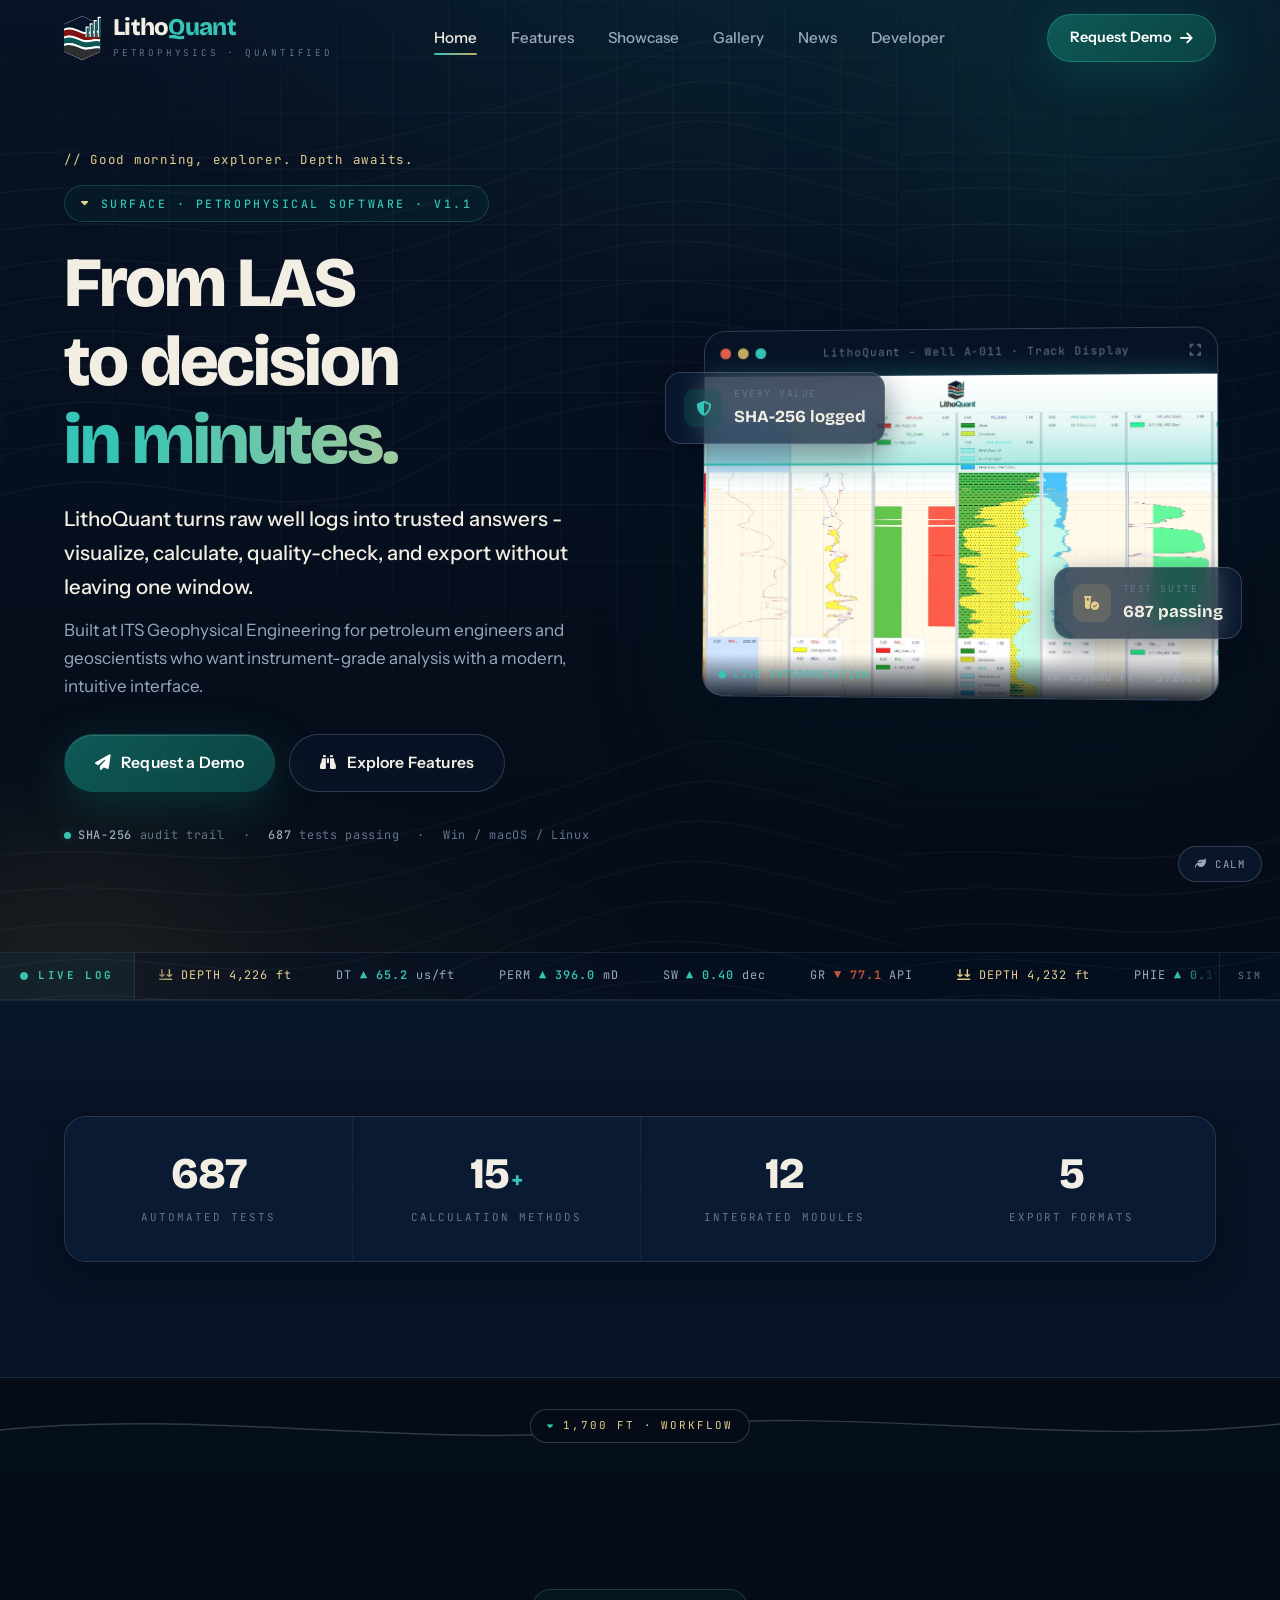
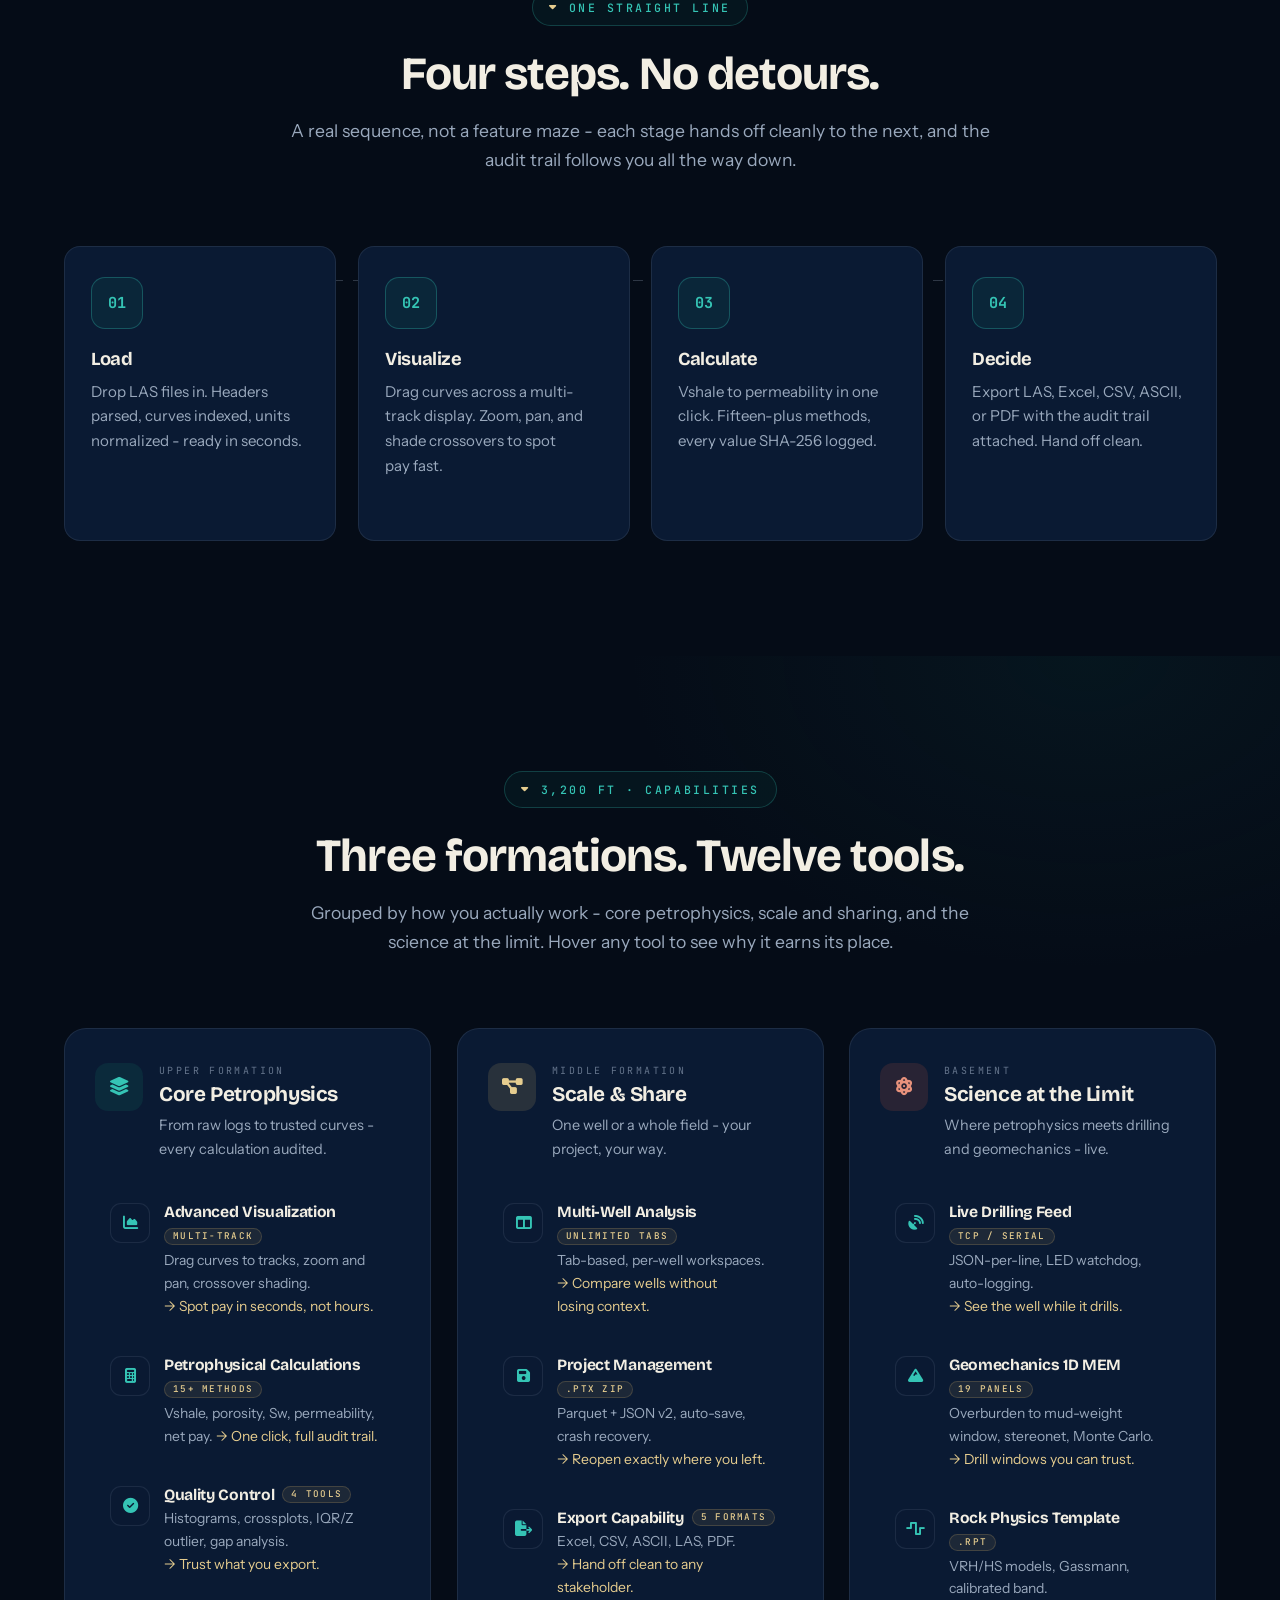
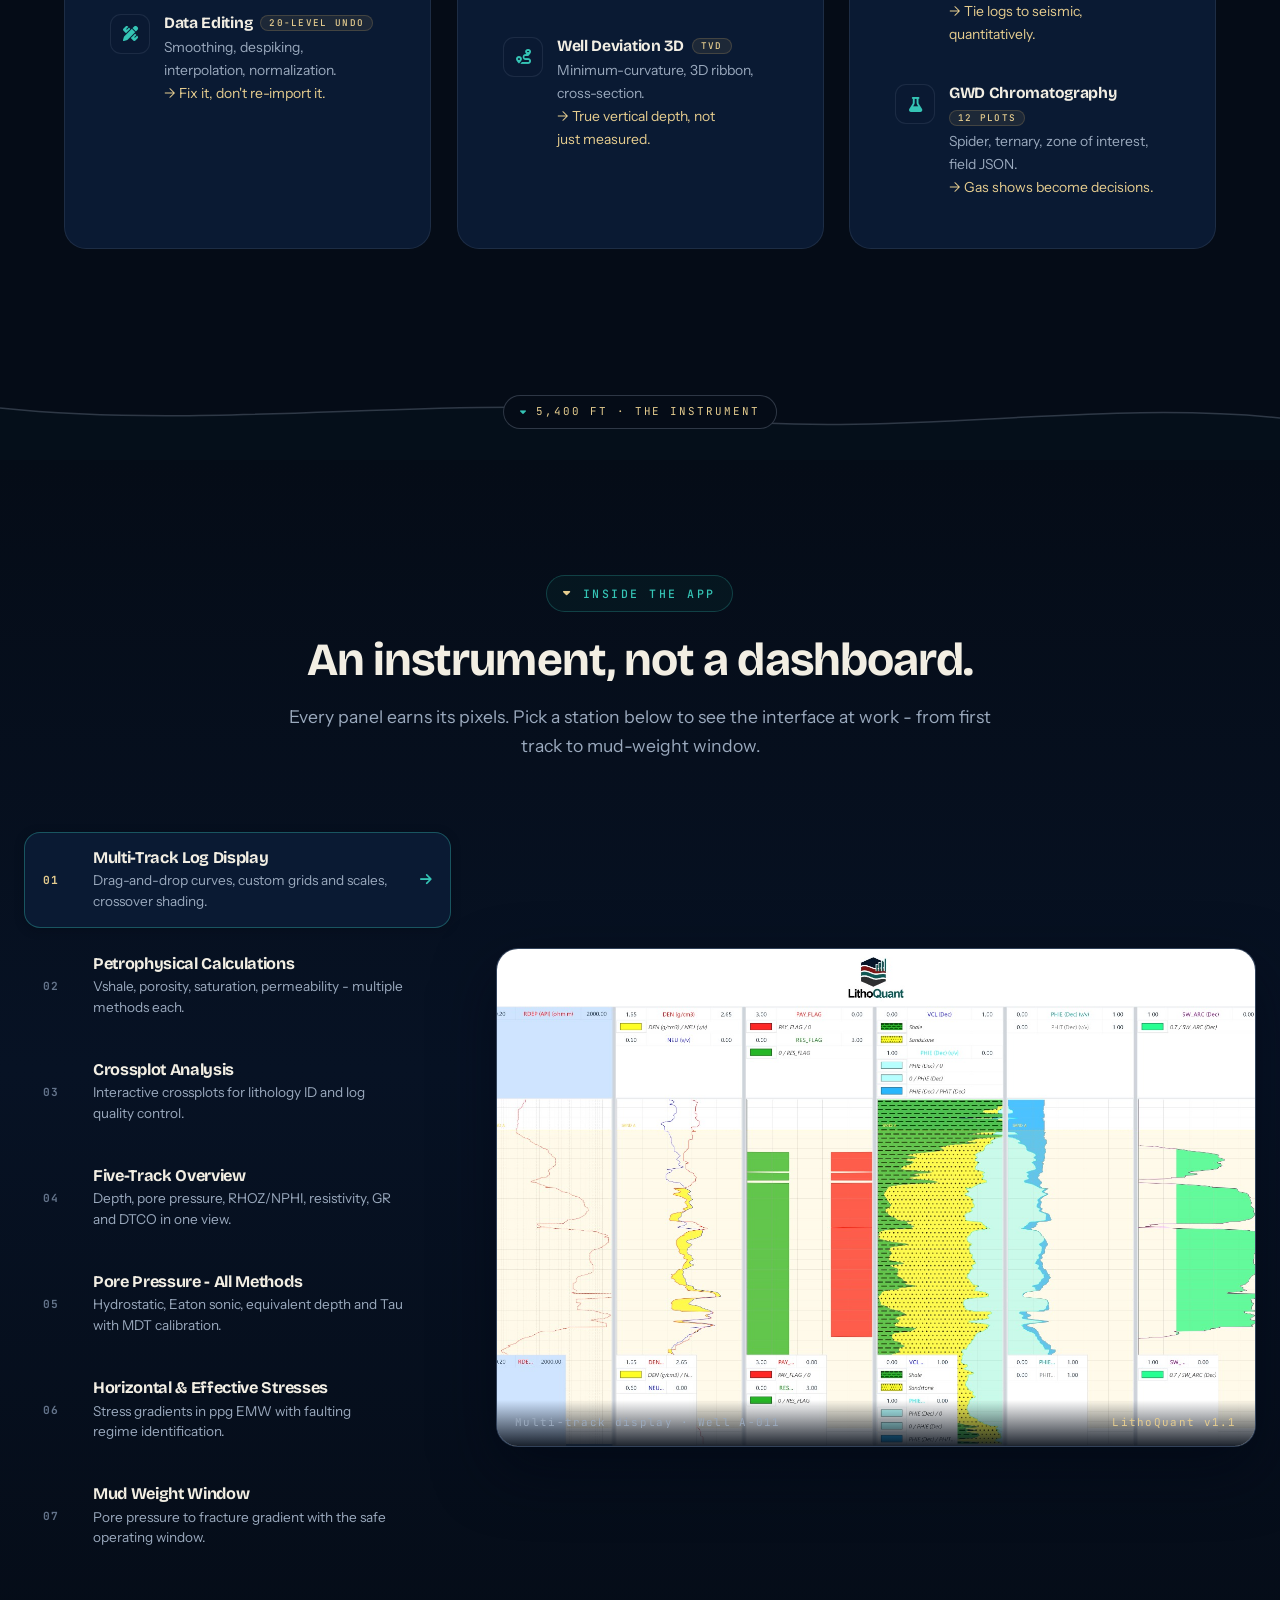
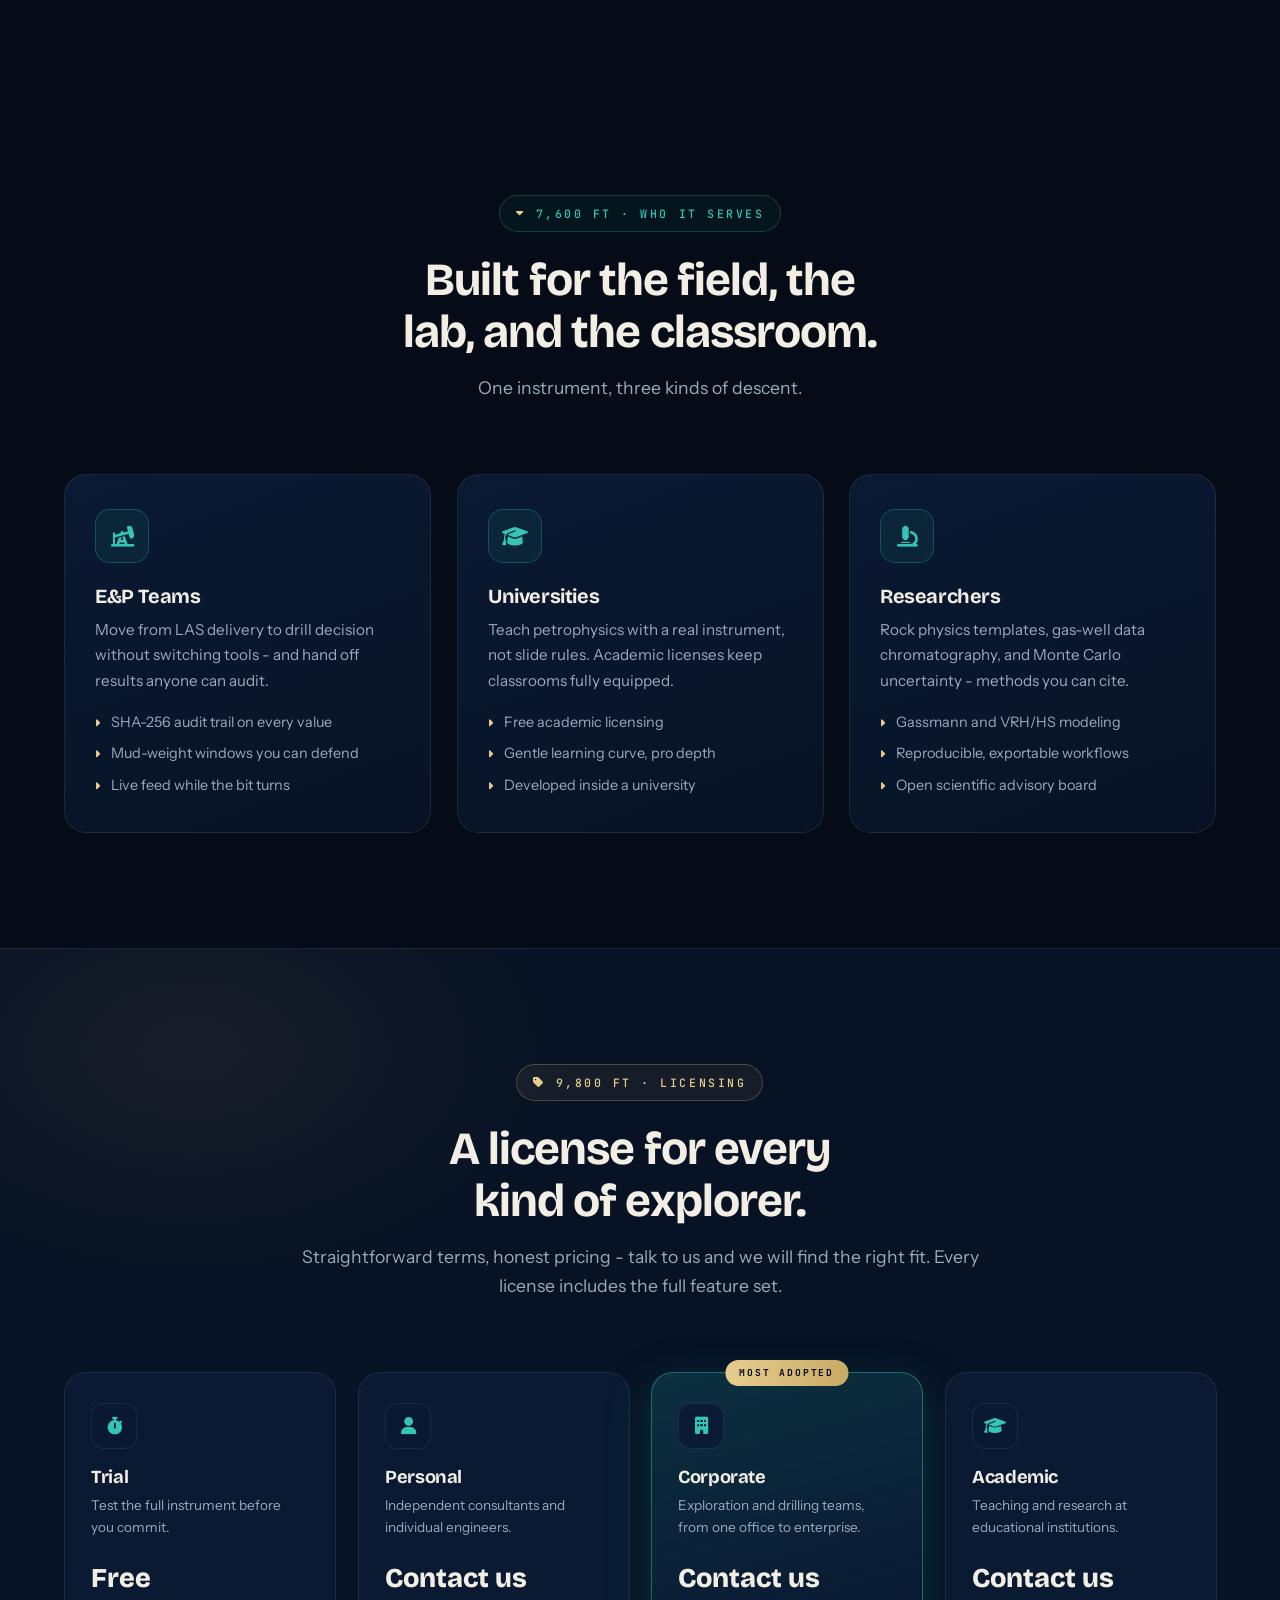
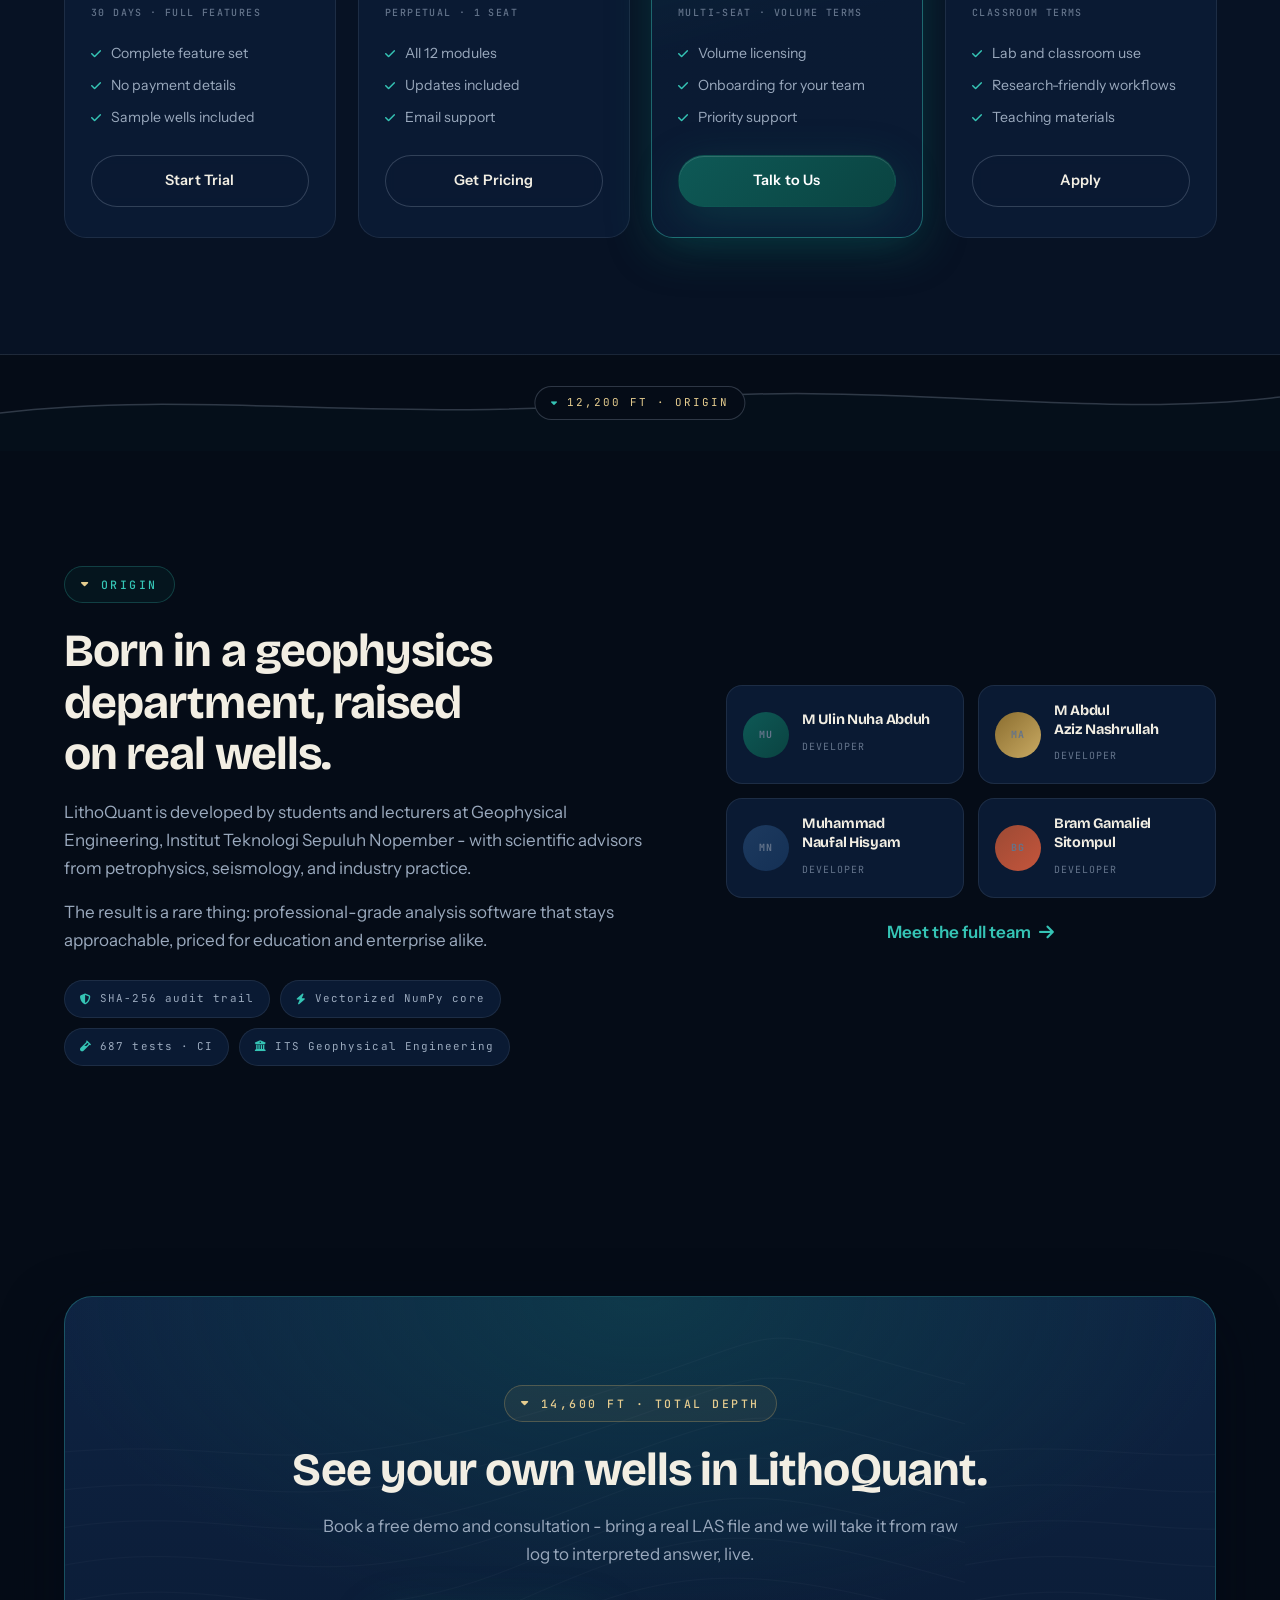
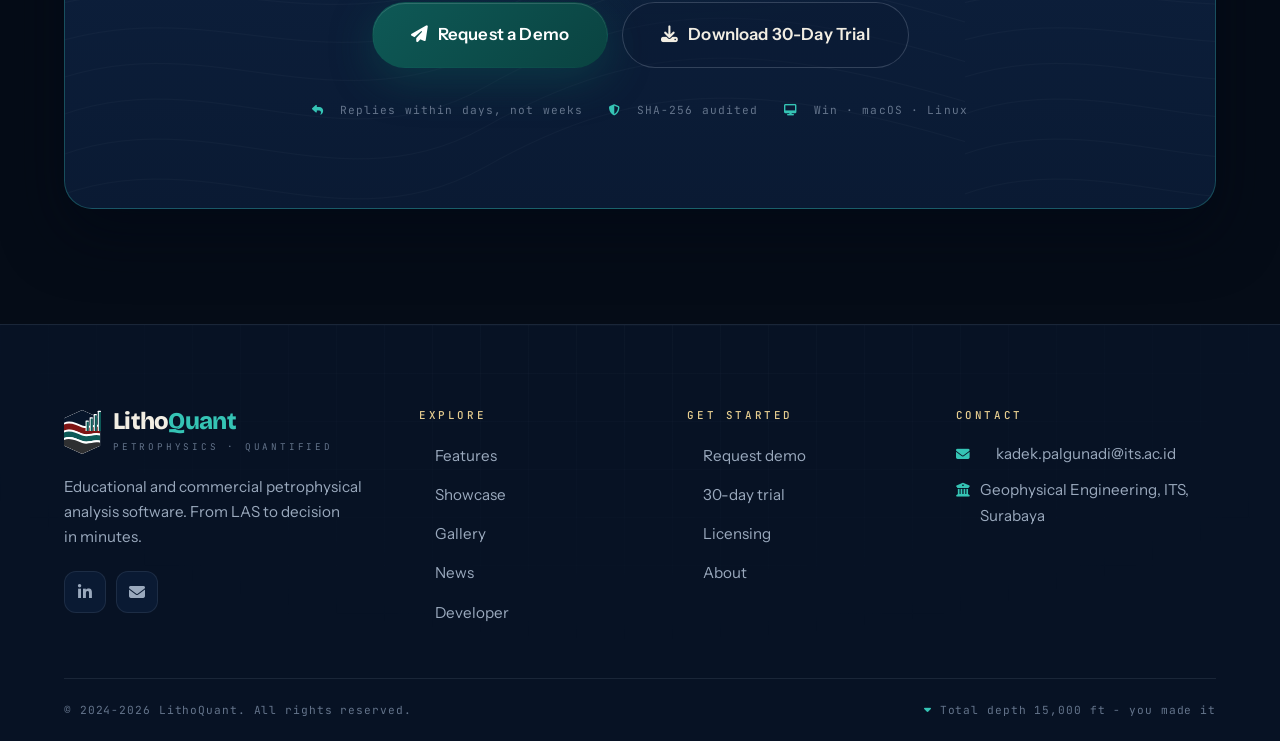
==== commit 782814c1: "perbesar box image" ====
--- a/index.html
+++ b/index.html
@@ -392,7 +392,7 @@
 
       <!-- ================= SHOWCASE ================= -->
       <section id="showcase" class="showcase">
-        <div class="container">
+        <div class="container container-wide">
           <div class="section-head">
             <div class="eyebrow reveal"><i class="fas fa-caret-down"></i> Inside the app</div>
             <h2 class="reveal">An instrument, not a dashboard.</h2>
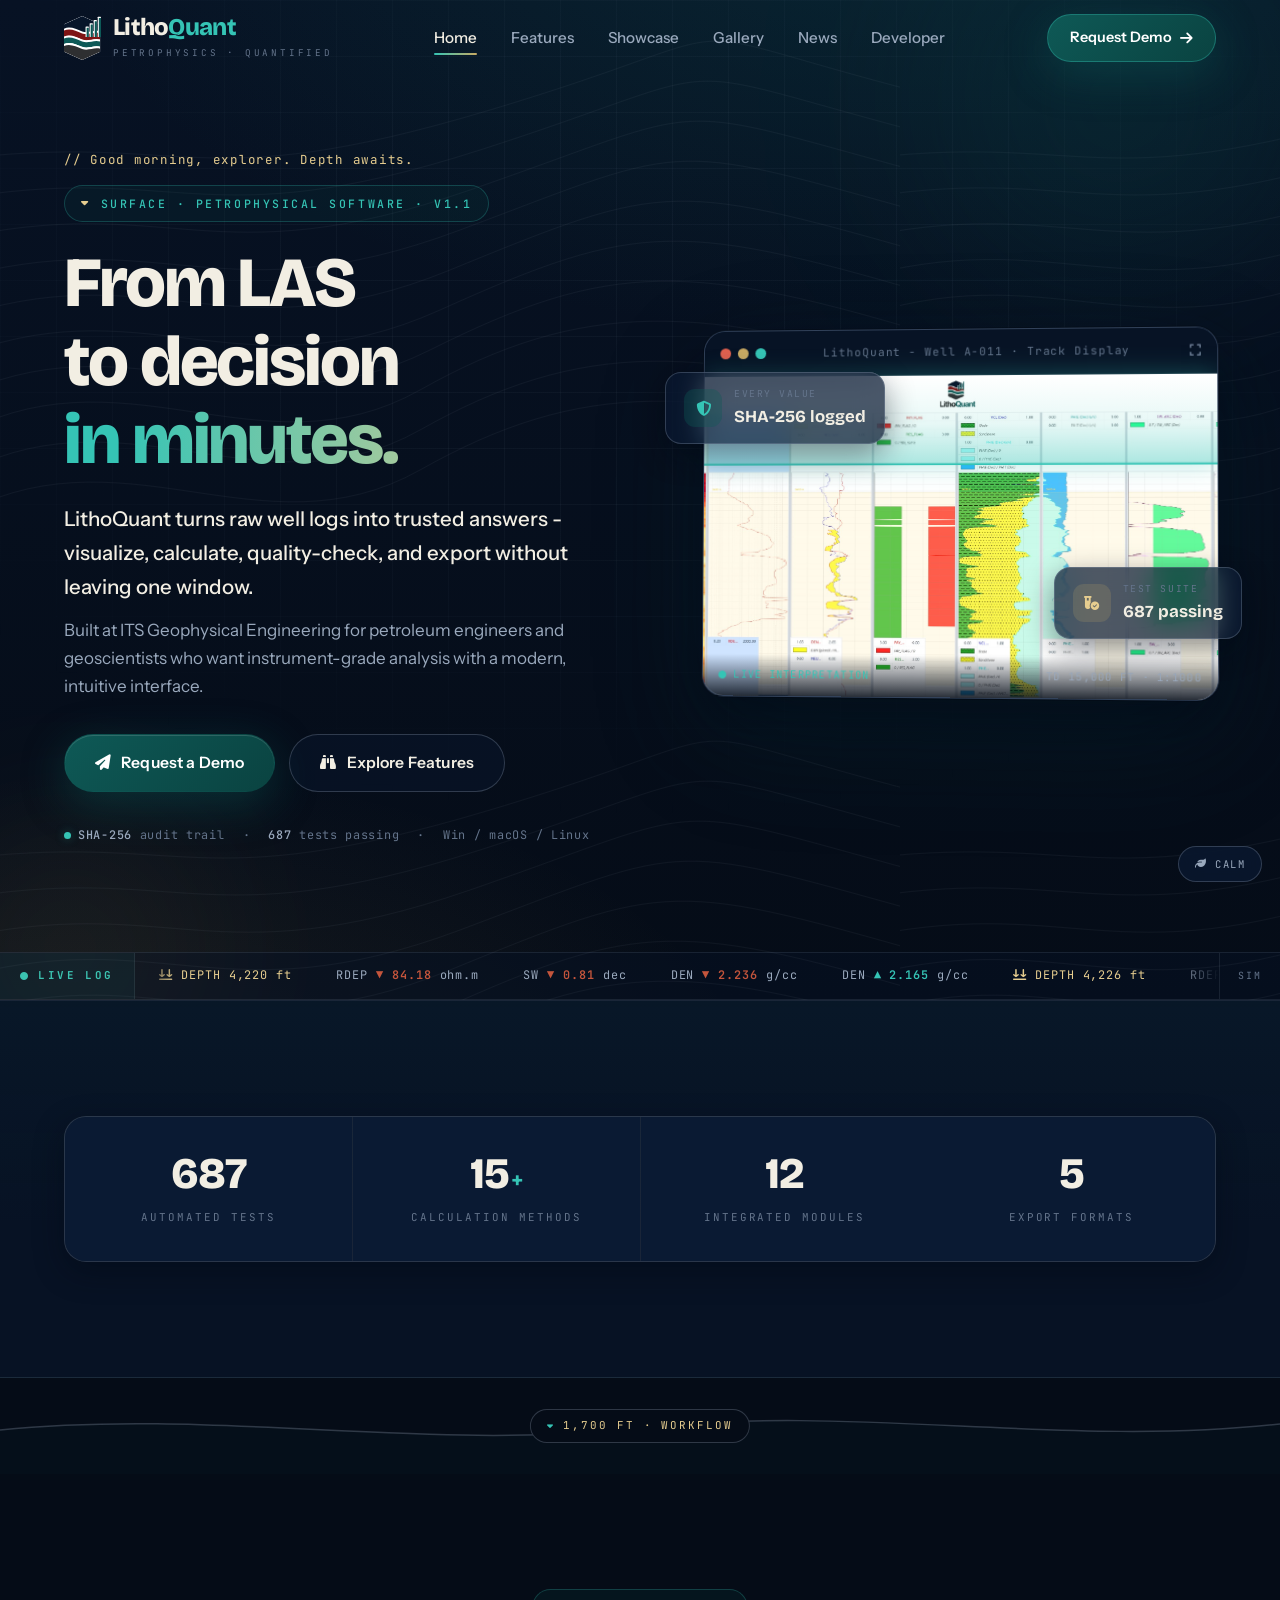
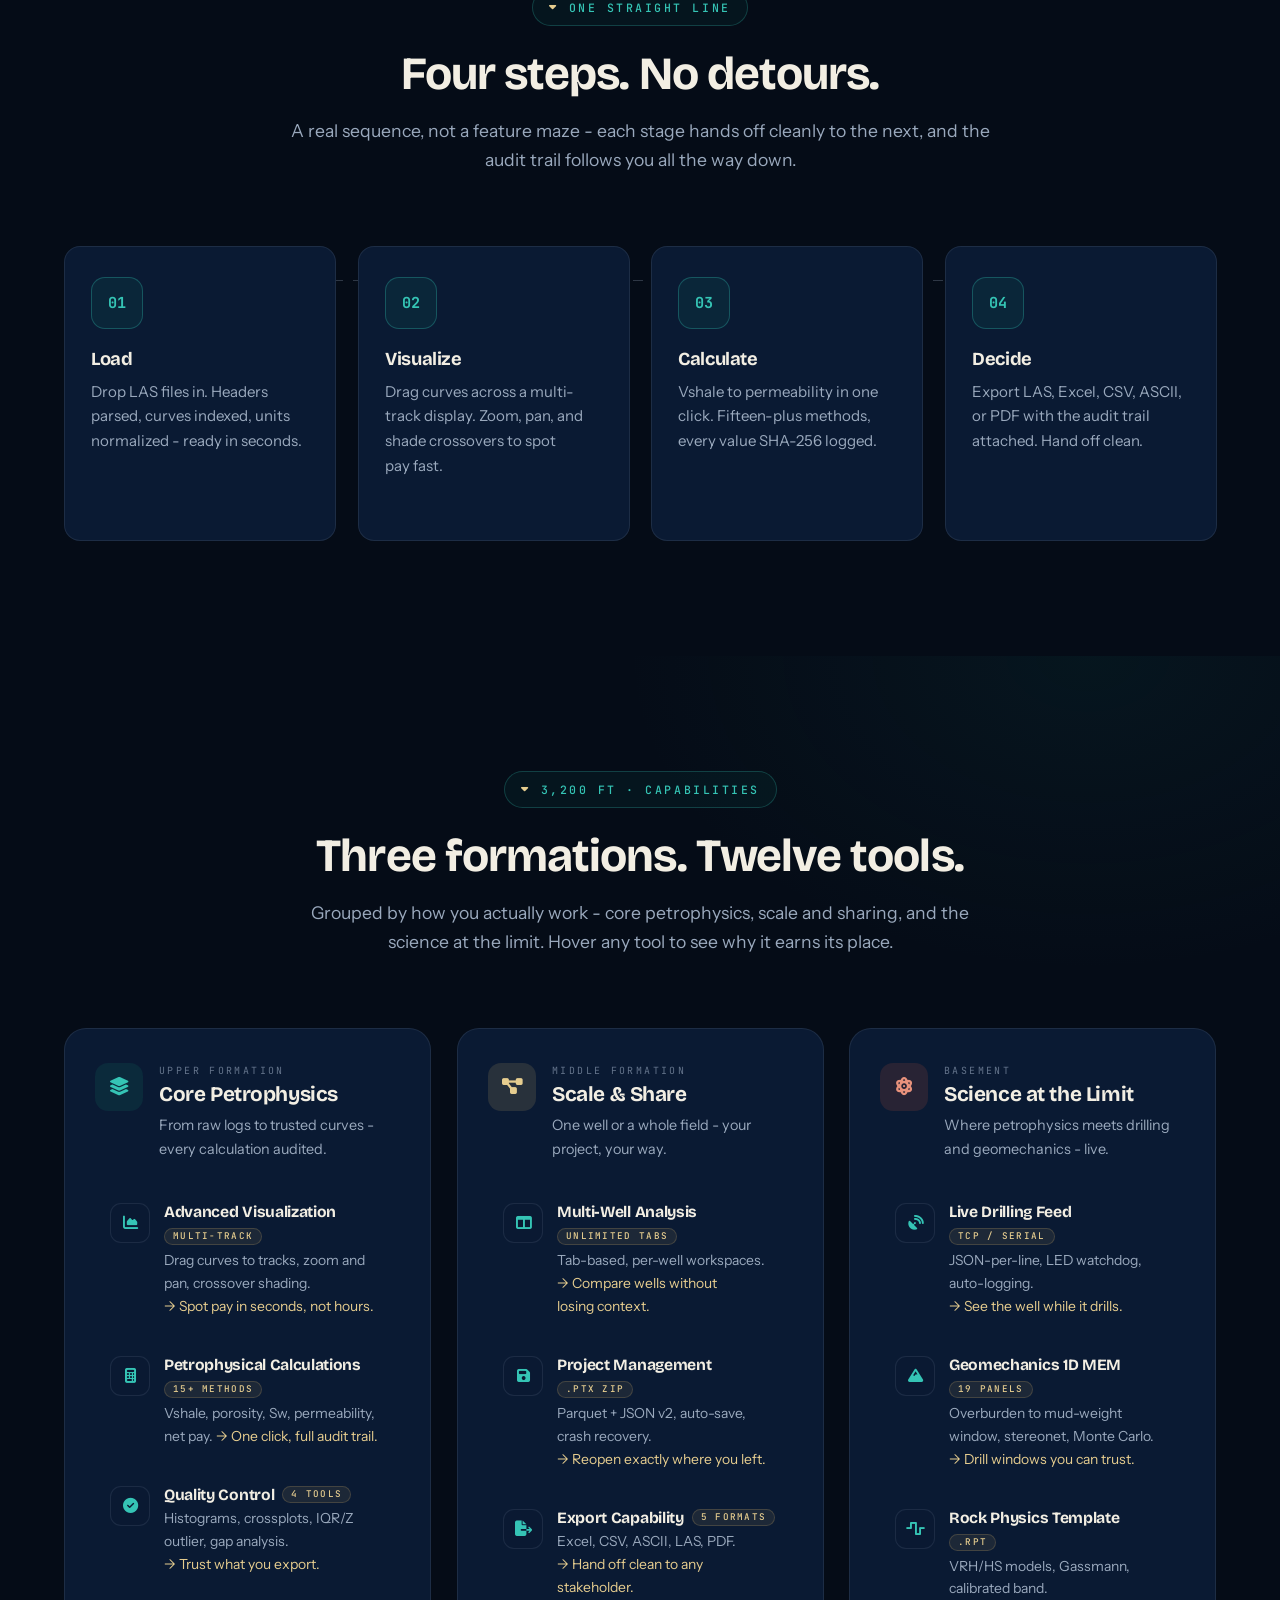
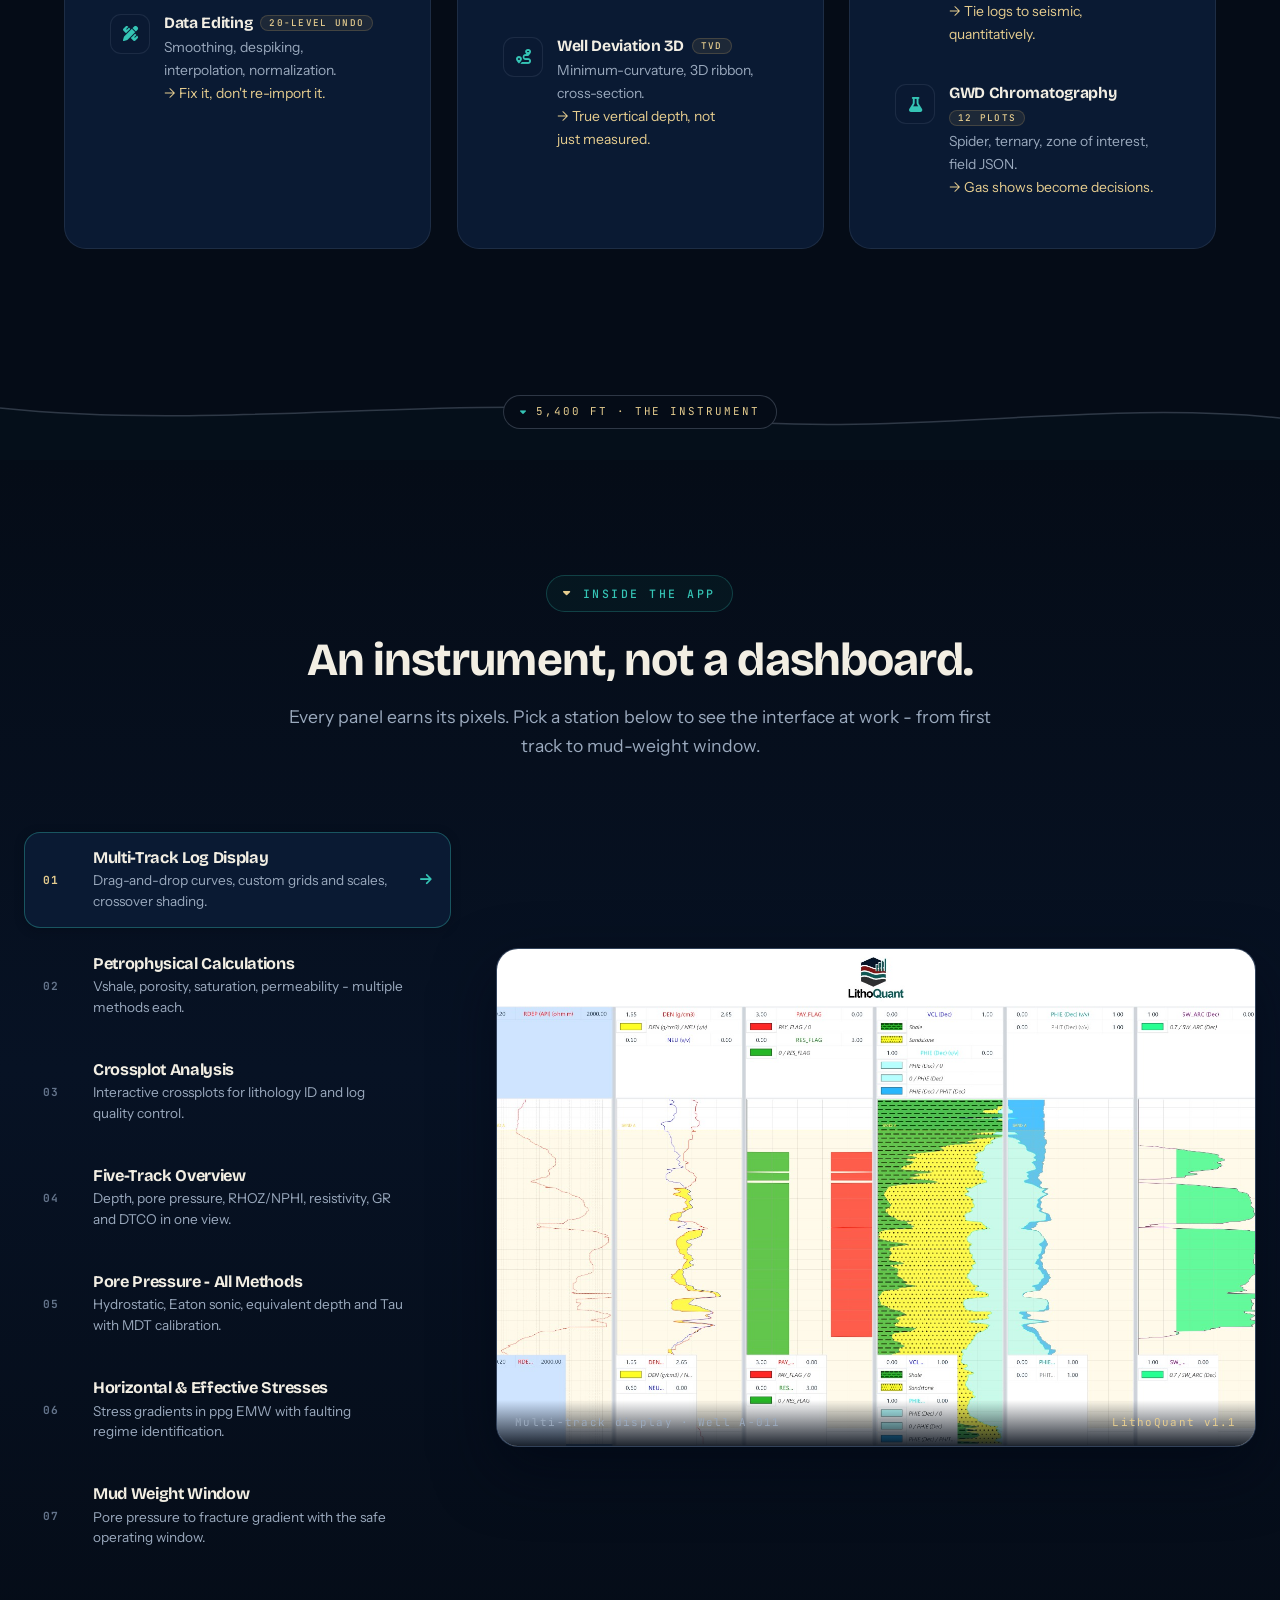
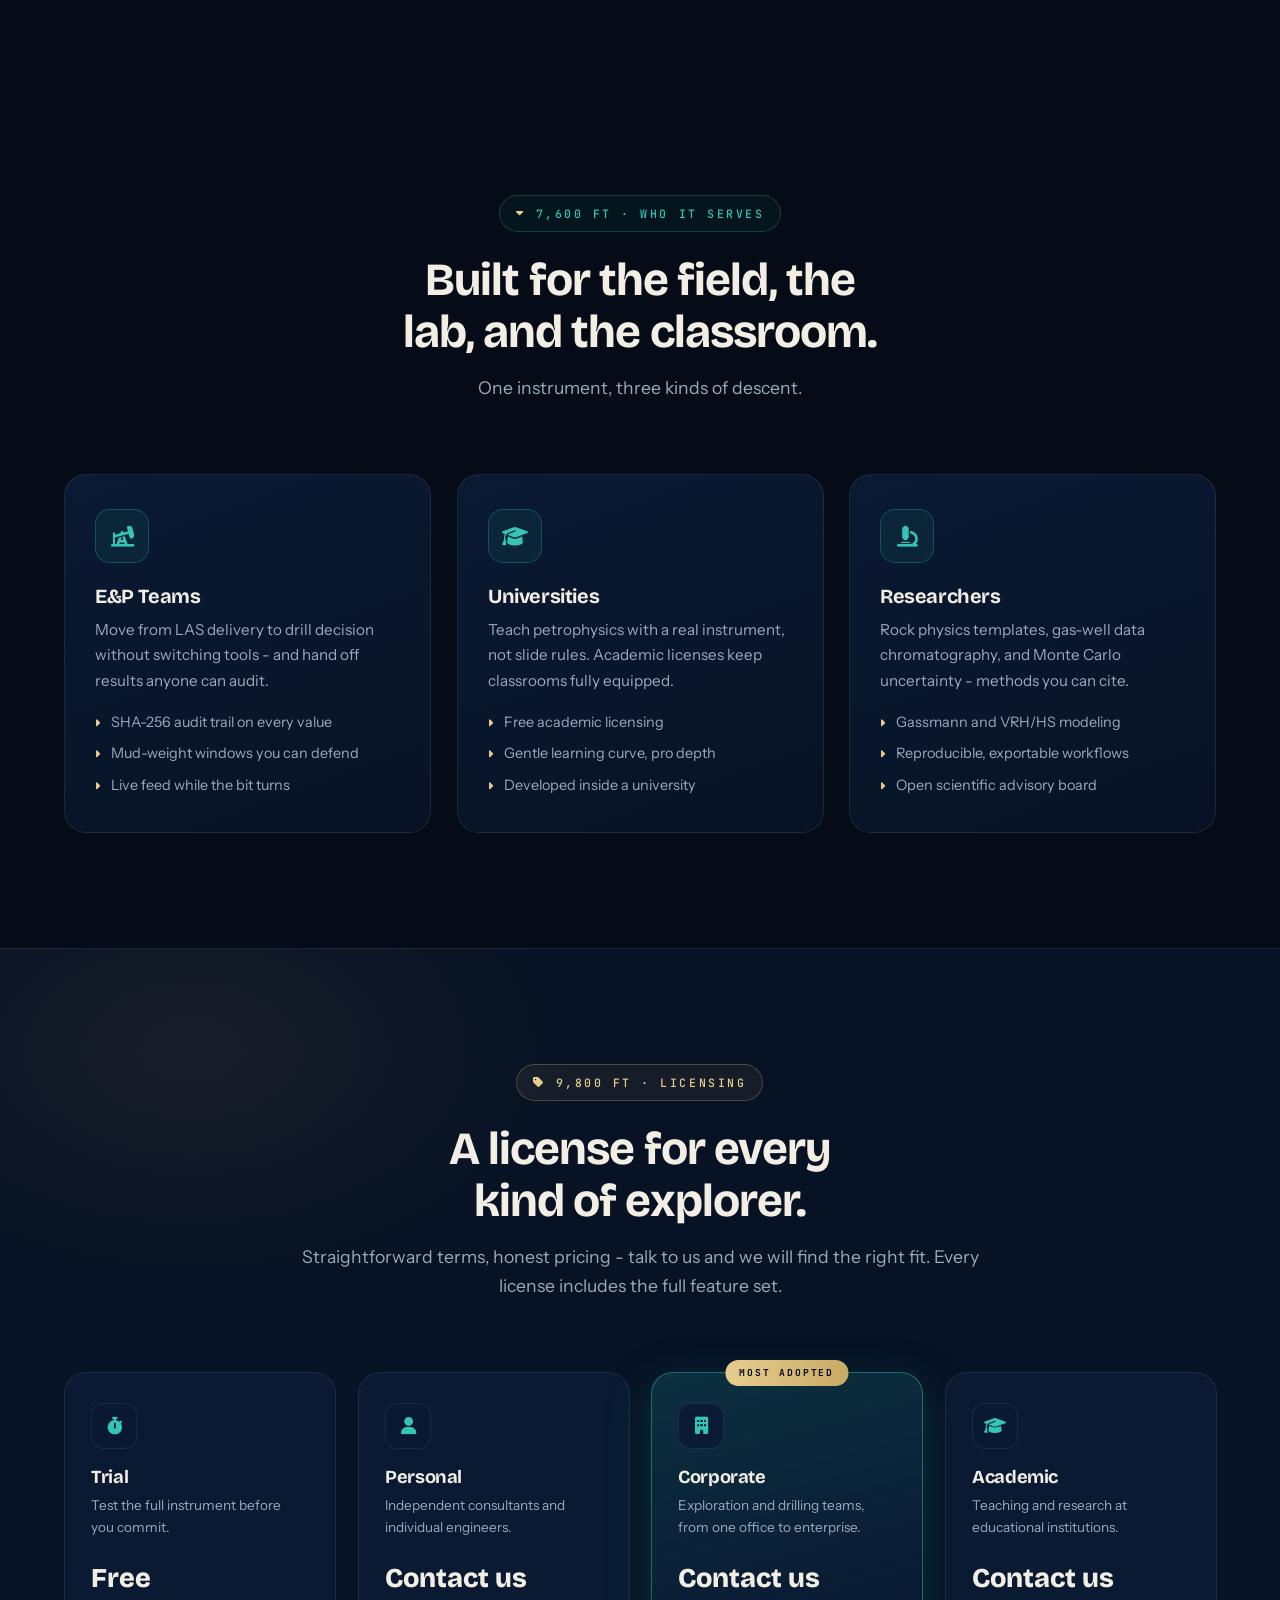
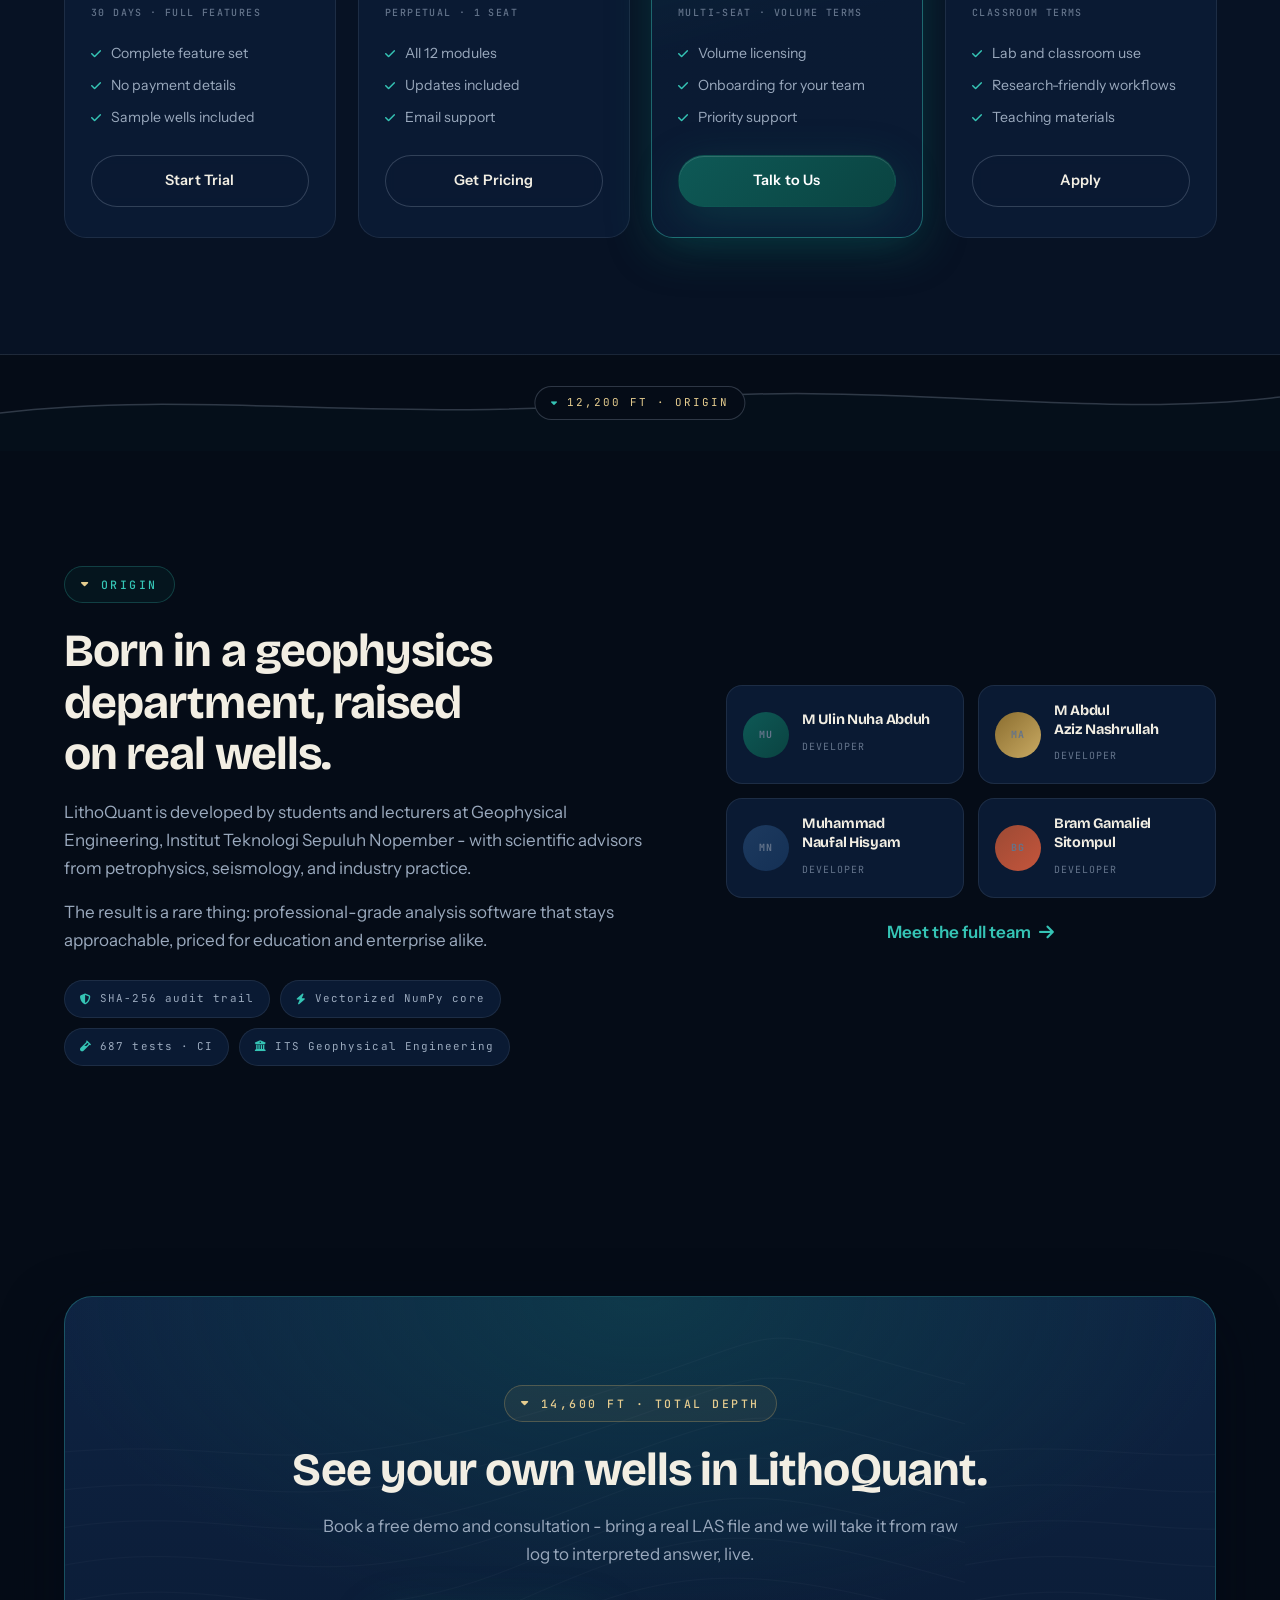
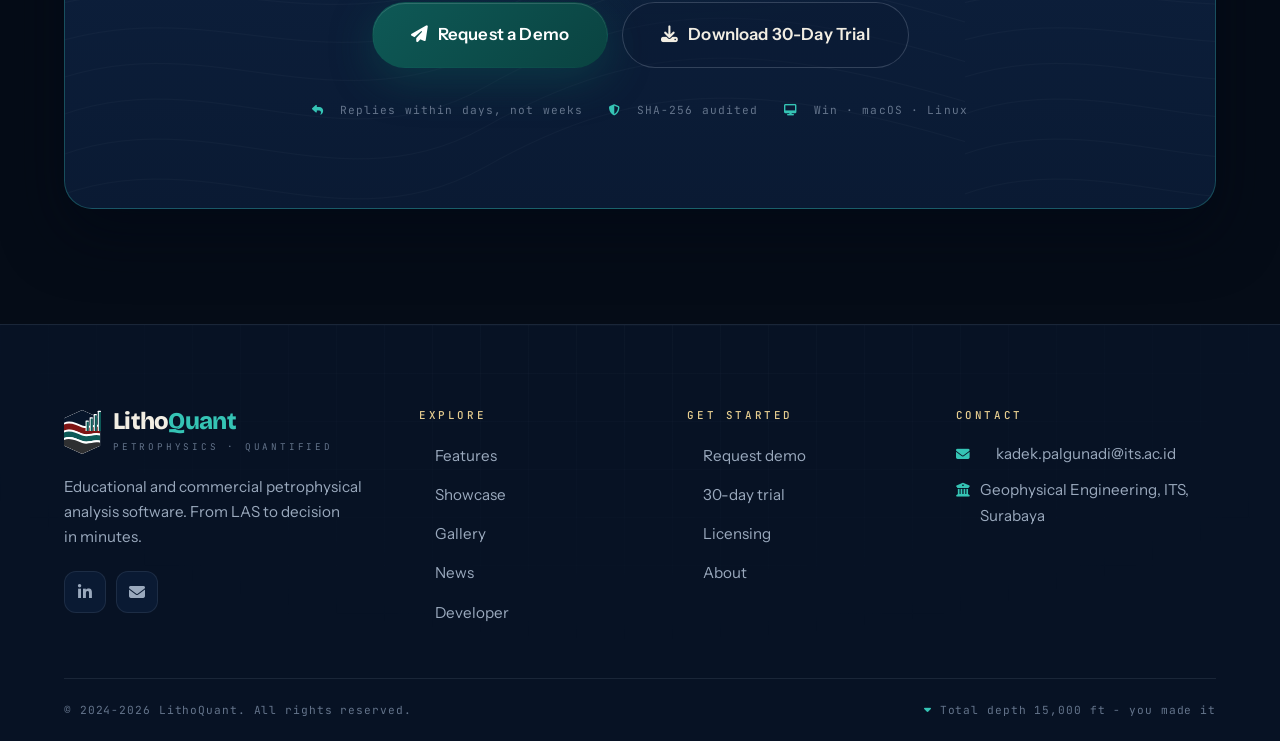
==== commit 5c03884d: "add web-ulin" ====
--- a/index.html
+++ b/index.html
@@ -26,7 +26,7 @@
       rel="stylesheet"
       href="https://cdnjs.cloudflare.com/ajax/libs/font-awesome/6.4.0/css/all.min.css"
     />
-    <link rel="stylesheet" href="assets/css/style.css?v=20260826" />
+    <link rel="stylesheet" href="assets/css/style.css?v=20260826b" />
     <script type="application/ld+json">
       {
         "@context": "https://schema.org",
@@ -767,6 +767,6 @@
       </button>
     </div>
 
-    <script src="assets/js/script.js?v=20260826"></script>
+    <script src="assets/js/script.js?v=20260826b"></script>
   </body>
 </html>
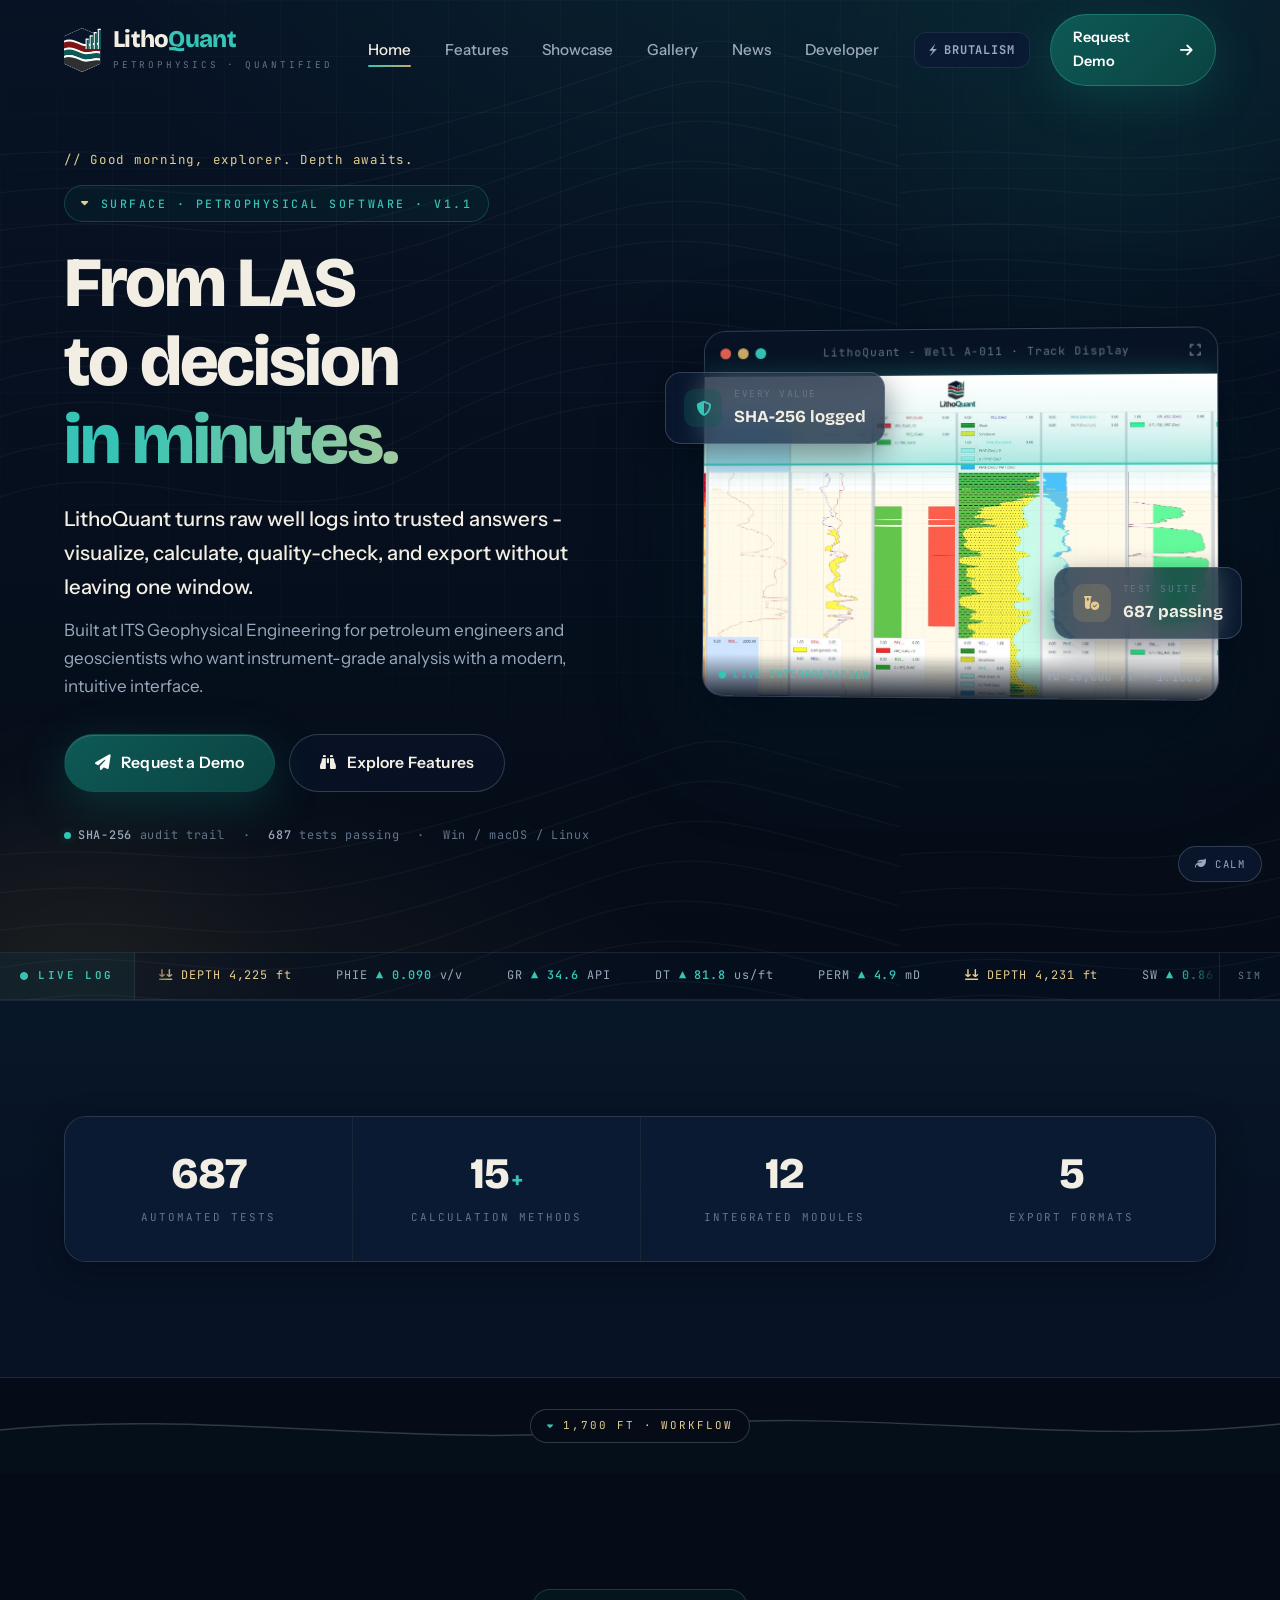
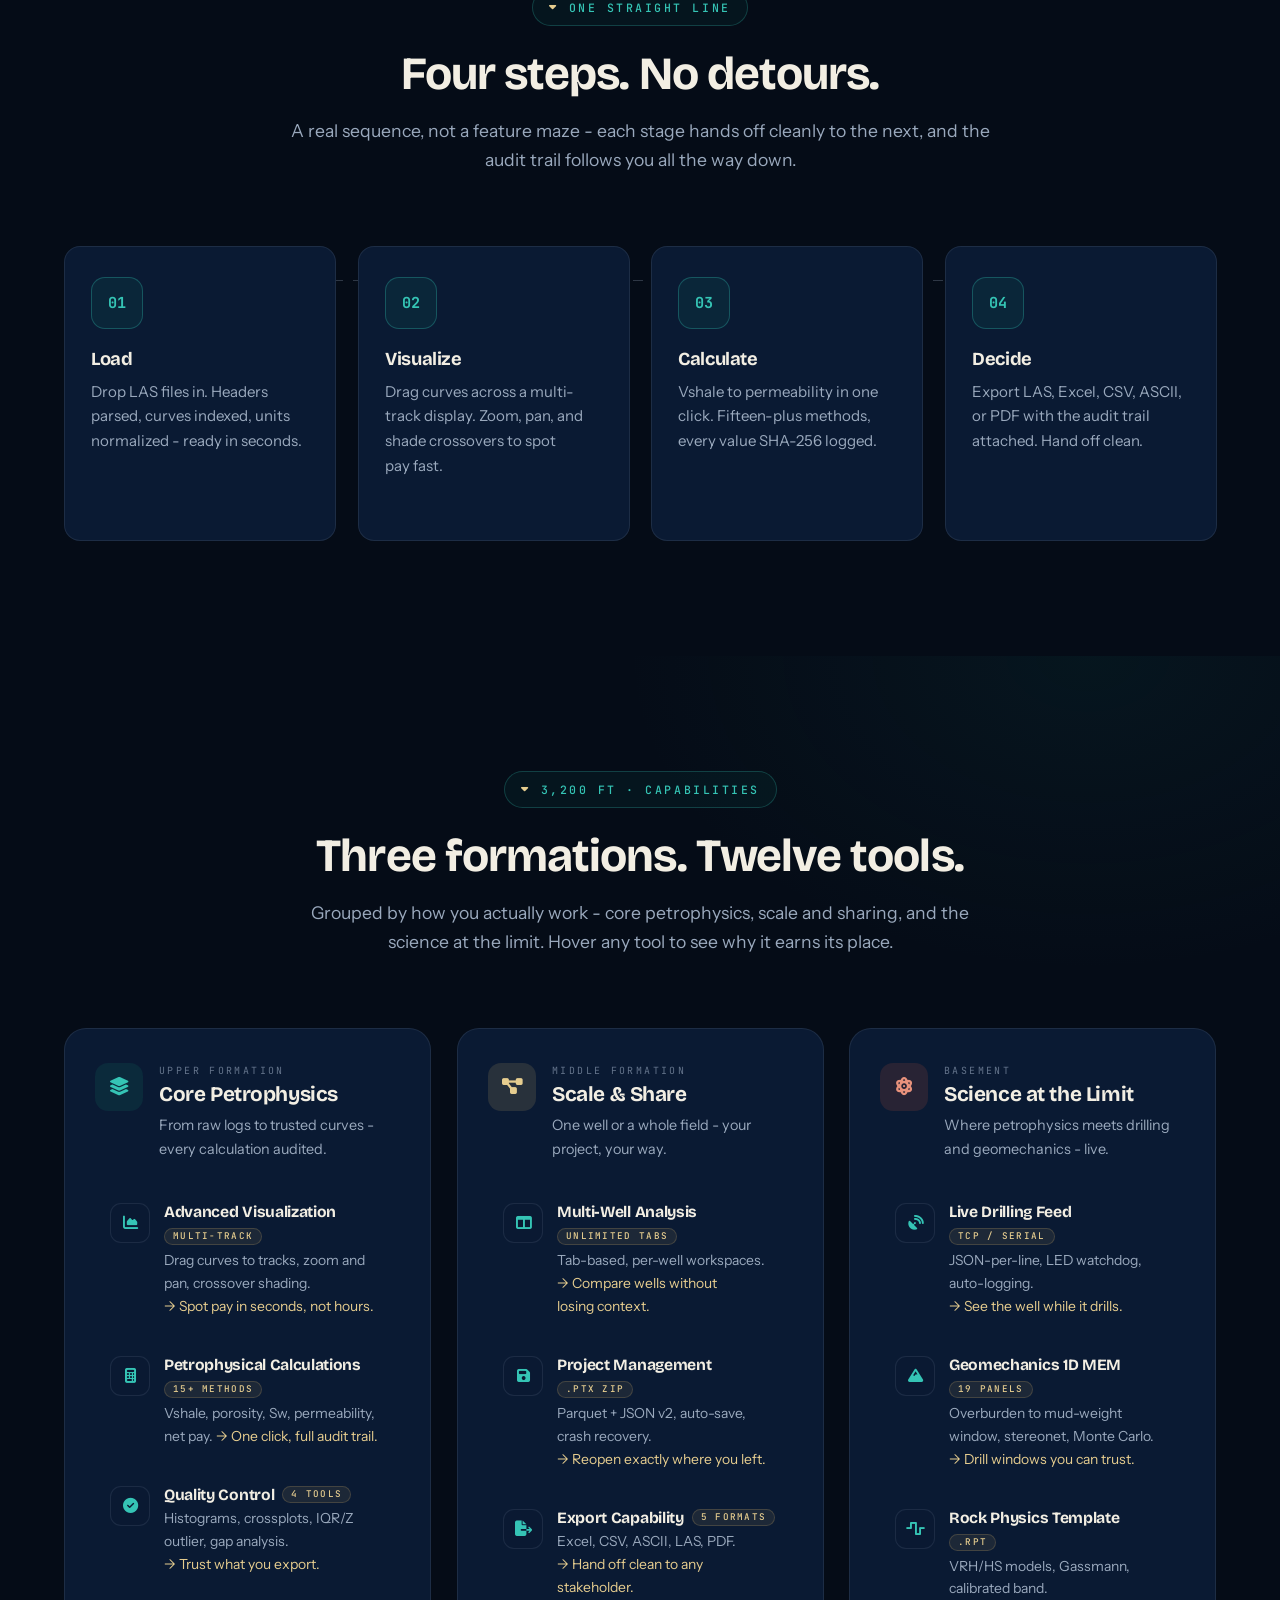
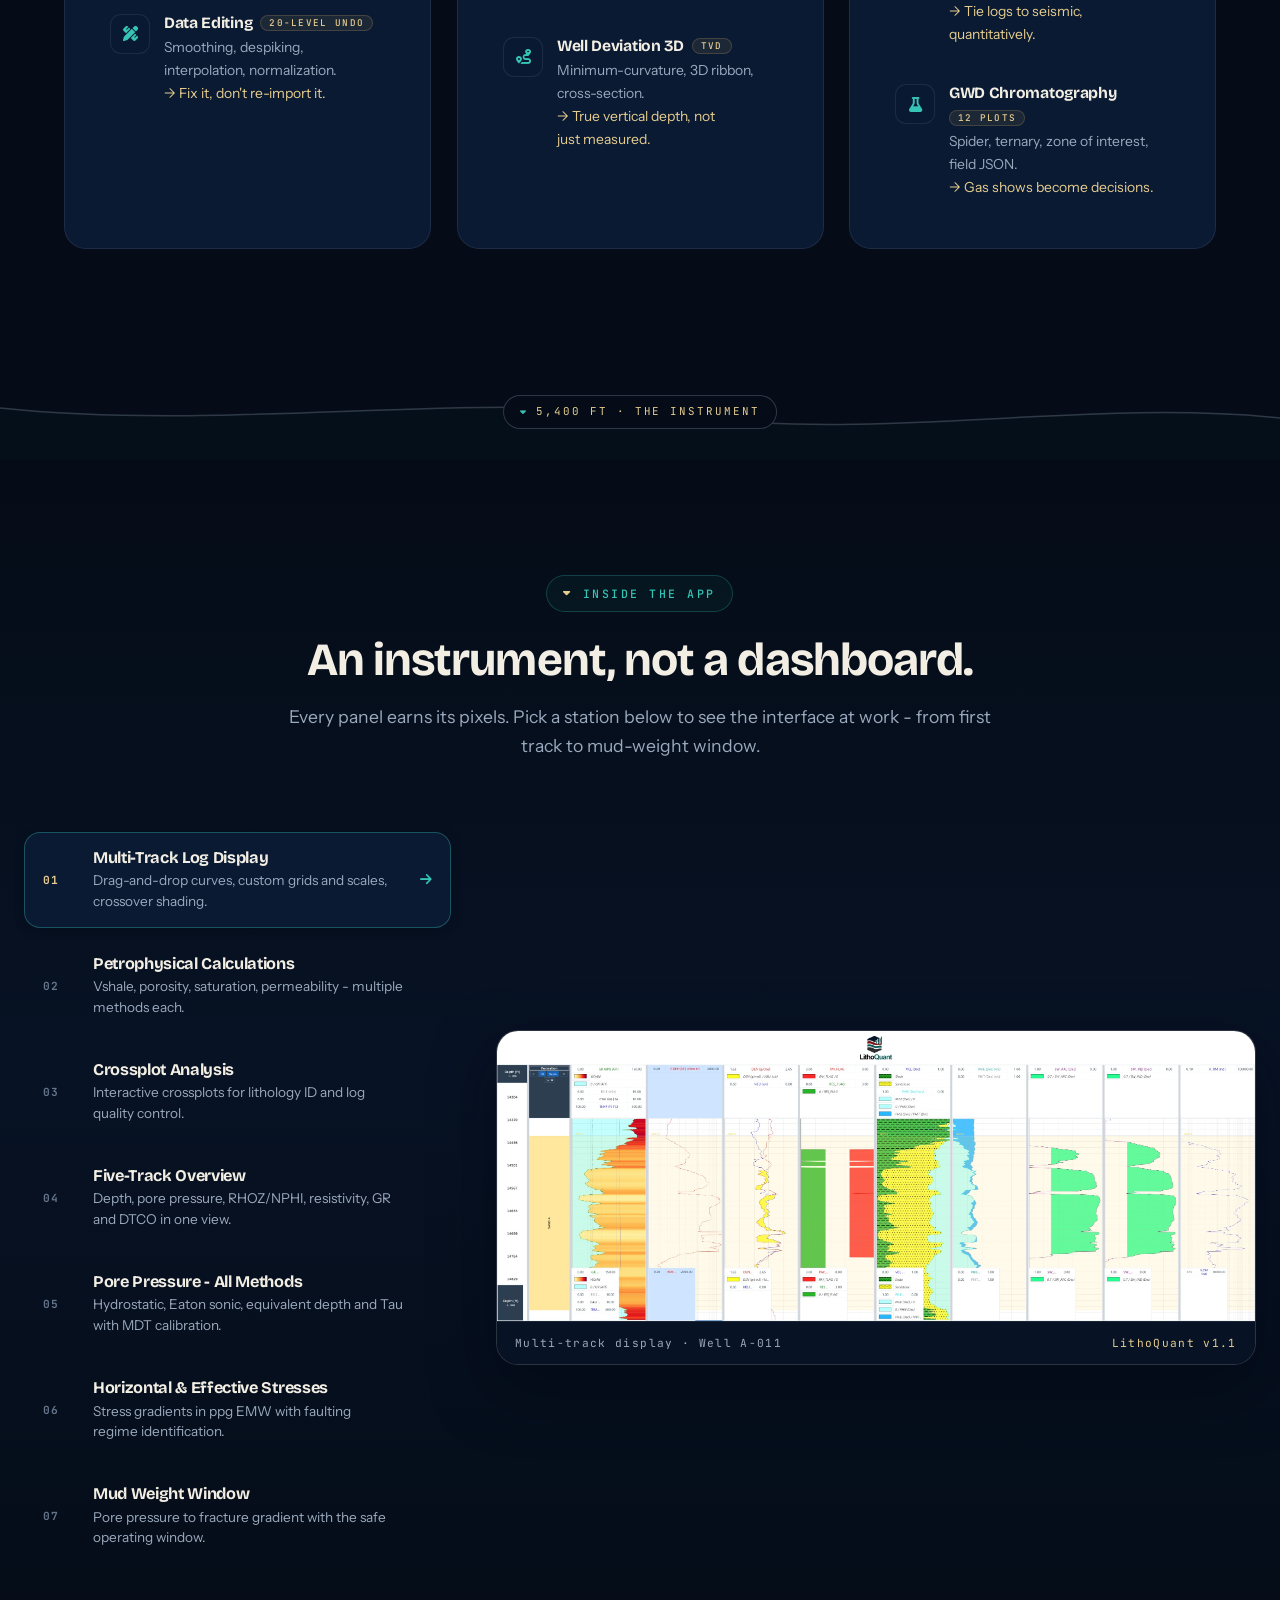
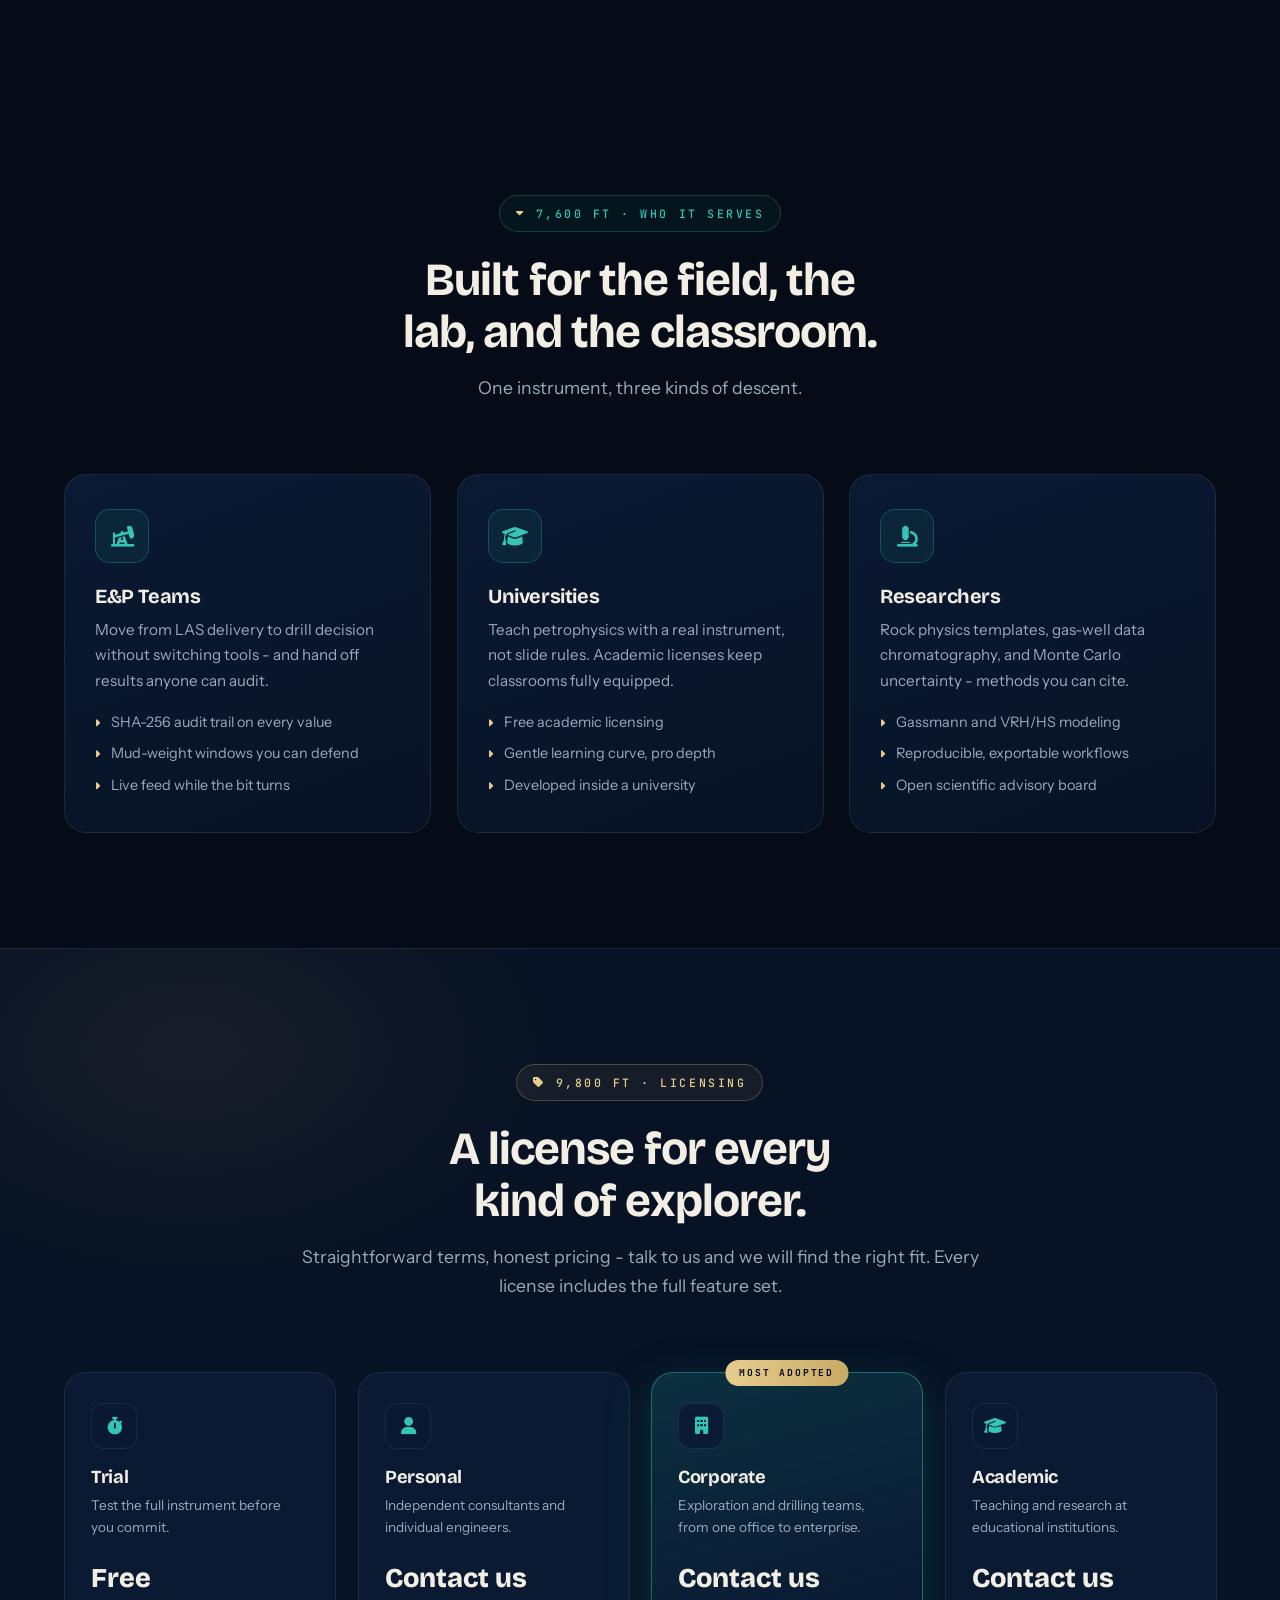
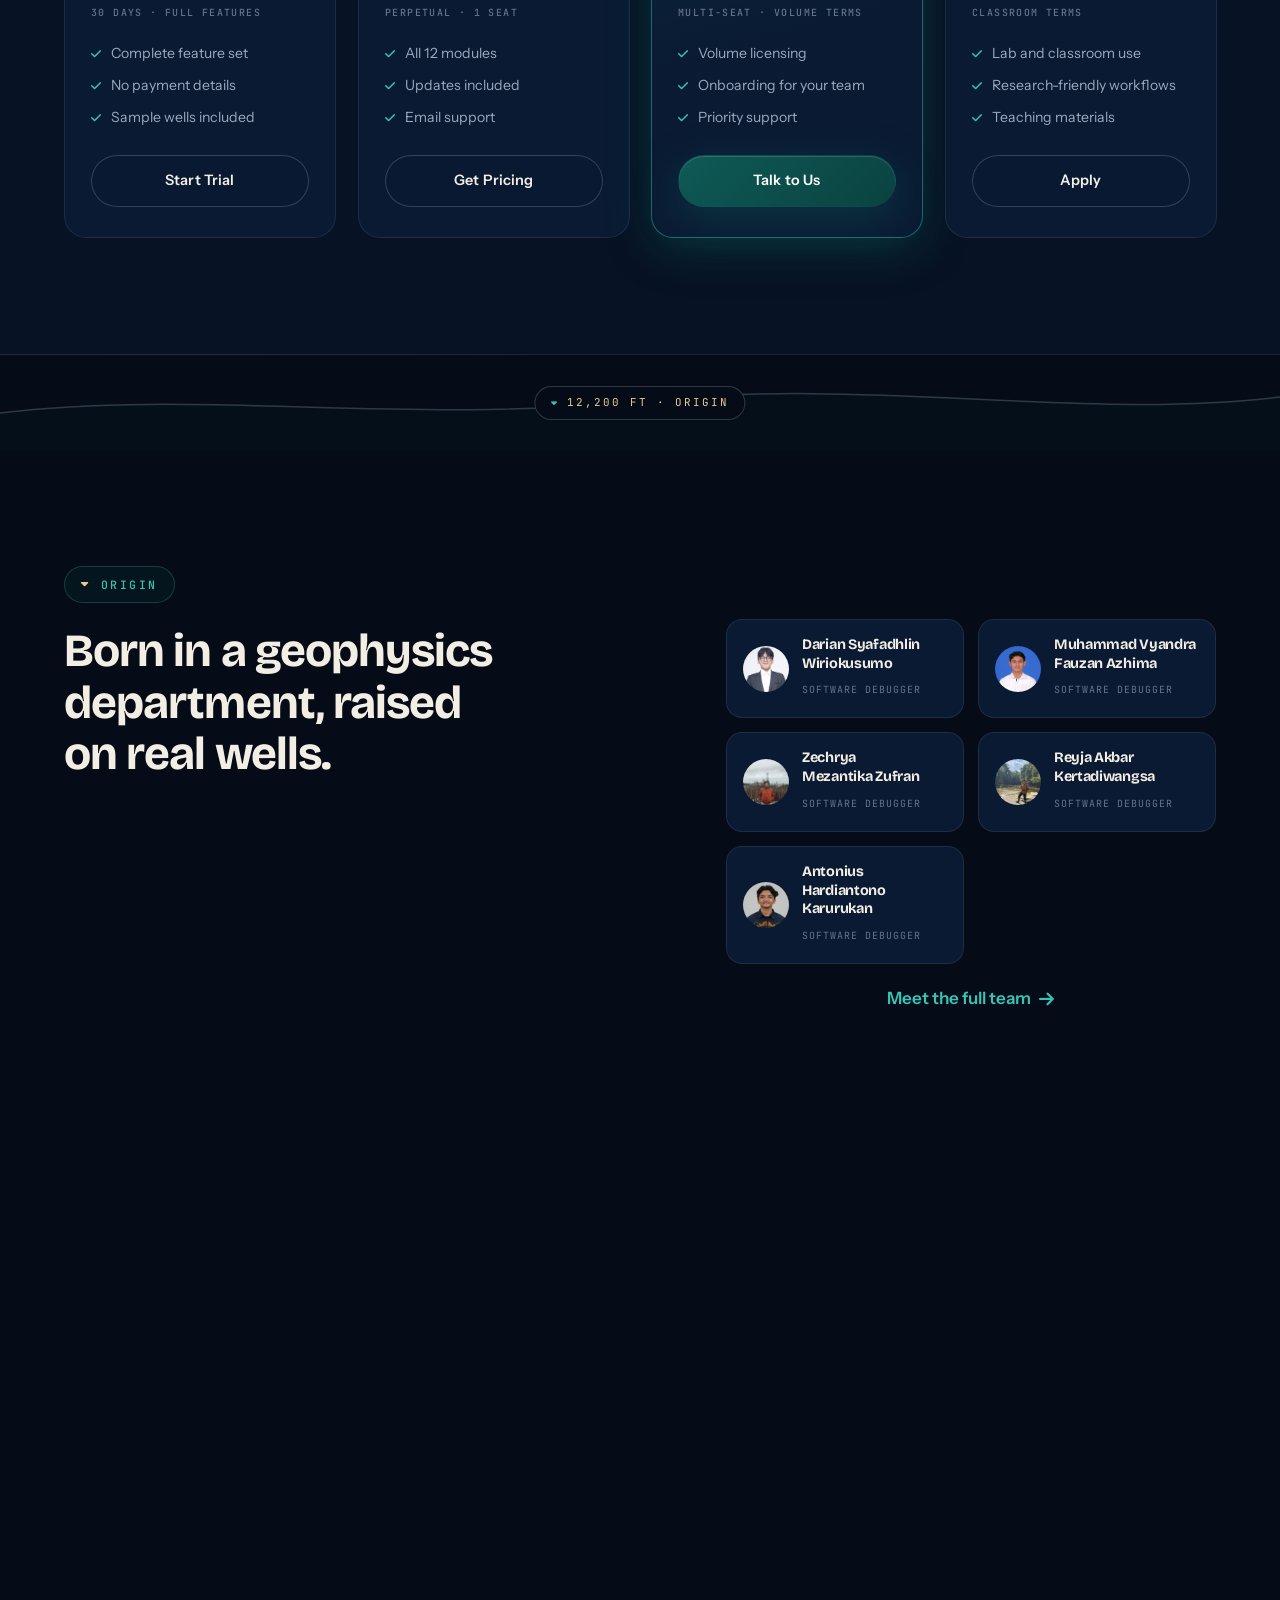
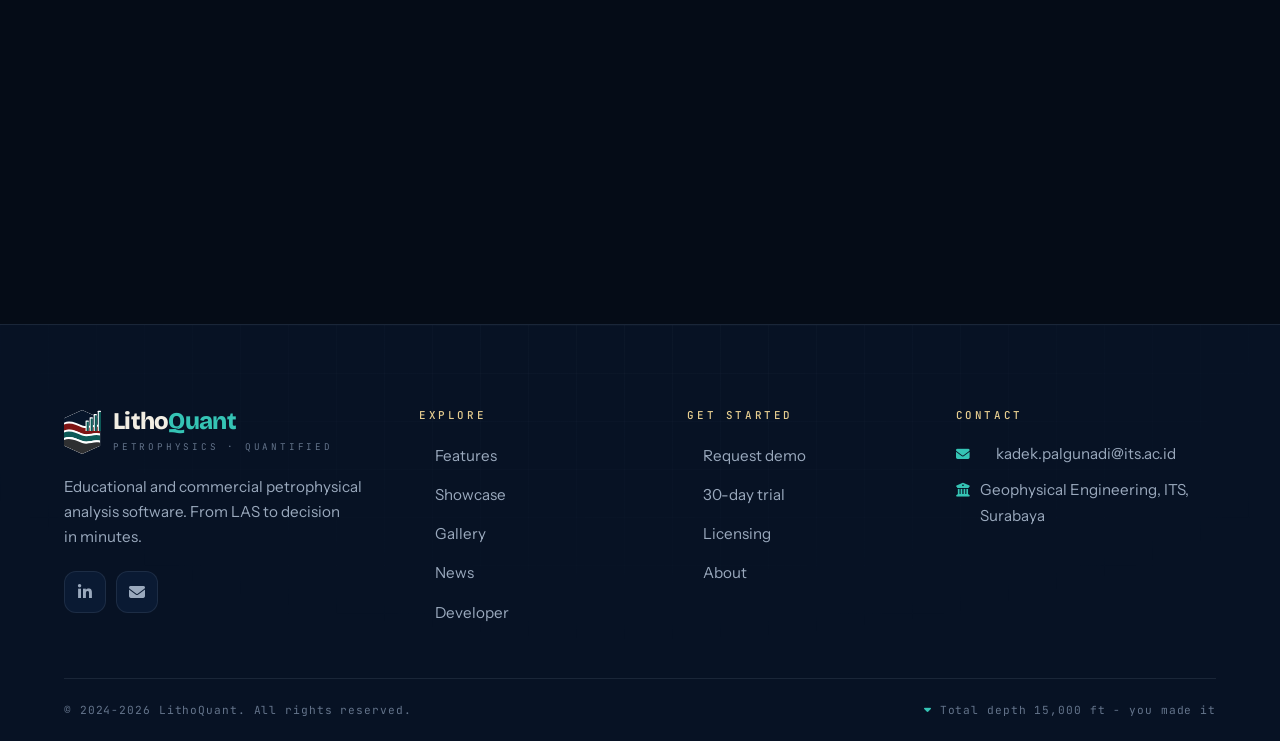
==== commit 045660f9: "add developer and style brutalism" ====
--- a/index.html
+++ b/index.html
@@ -61,6 +61,9 @@
             <li><a href="news.html" class="nav-link">News</a></li>
             <li><a href="developer.html" class="nav-link">Developer</a></li>
           </ul>
+          <button type="button" class="theme-toggle-btn" aria-label="Toggle Theme">
+            <span class="toggle-icon">⚡</span> <span class="toggle-text">Brutalism</span>
+          </button>
           <a href="#download" class="navbar-cta">Request Demo <i class="fas fa-arrow-right"></i></a>
           <button
             class="hamburger"
@@ -626,31 +629,38 @@
             </div>
             <div class="team-preview reveal reveal-right">
               <div class="team-mini">
-                <span class="avatar av-1">MU</span>
+                <img class="avatar" src="assets/images/team/Darian.jpeg" alt="Darian Syafadhlin Wiriokusumo" loading="lazy" />
                 <div>
-                  <h4>M Ulin Nuha Abduh</h4>
-                  <span>Developer</span>
+                  <h4>Darian Syafadhlin Wiriokusumo</h4>
+                  <span>Software Debugger</span>
                 </div>
               </div>
               <div class="team-mini">
-                <span class="avatar av-2">MA</span>
+                <img class="avatar" src="assets/images/team/Fauzan.jpeg" alt="Muhammad Vyandra Fauzan Azhima" loading="lazy" />
                 <div>
-                  <h4>M Abdul Aziz Nashrullah</h4>
-                  <span>Developer</span>
+                  <h4>Muhammad Vyandra Fauzan Azhima</h4>
+                  <span>Software Debugger</span>
                 </div>
               </div>
               <div class="team-mini">
-                <span class="avatar av-3">MN</span>
+                <img class="avatar" src="assets/images/team/Zechryan.jpeg" alt="Zechrya Mezantika Zufran" loading="lazy" />
                 <div>
-                  <h4>Muhammad Naufal Hisyam</h4>
-                  <span>Developer</span>
+                  <h4>Zechrya Mezantika Zufran</h4>
+                  <span>Software Debugger</span>
                 </div>
               </div>
               <div class="team-mini">
-                <span class="avatar av-4">BG</span>
+                <img class="avatar" src="assets/images/team/Reyja.jpeg" alt="Reyja Akbar Kertadiwangsa" loading="lazy" />
                 <div>
-                  <h4>Bram Gamaliel Sitompul</h4>
-                  <span>Developer</span>
+                  <h4>Reyja Akbar Kertadiwangsa</h4>
+                  <span>Software Debugger</span>
+                </div>
+              </div>
+              <div class="team-mini">
+                <img class="avatar" src="assets/images/team/Tono.jpeg" alt="Antonius Hardiantono Karurukan" loading="lazy" />
+                <div>
+                  <h4>Antonius Hardiantono Karurukan</h4>
+                  <span>Software Debugger</span>
                 </div>
               </div>
               <div class="about-cta">
--- a/assets/css/style.css
+++ b/assets/css/style.css
@@ -13,3 +13,4 @@
 @import url("layout/hero.css");
 @import url("layout/sections.css");
 @import url("pages/pages.css");
+@import url("themes/brutalism.css");
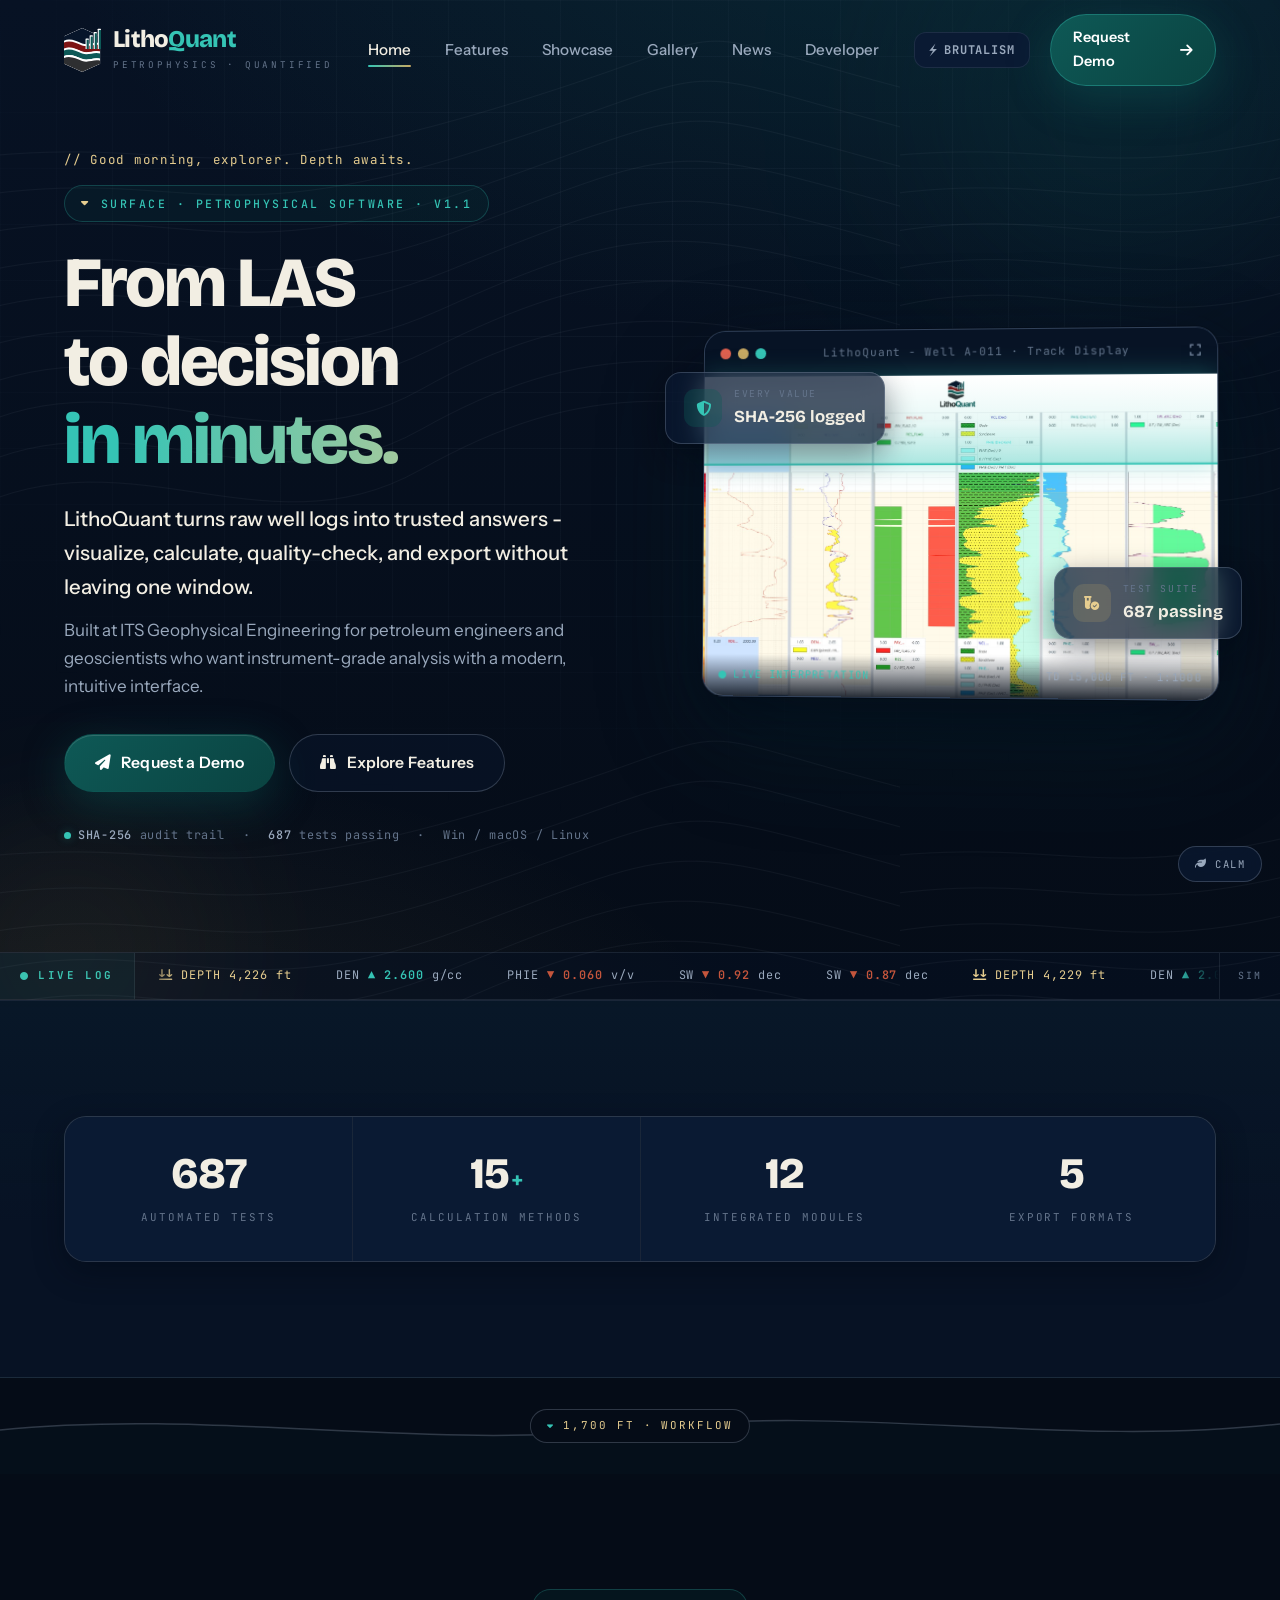
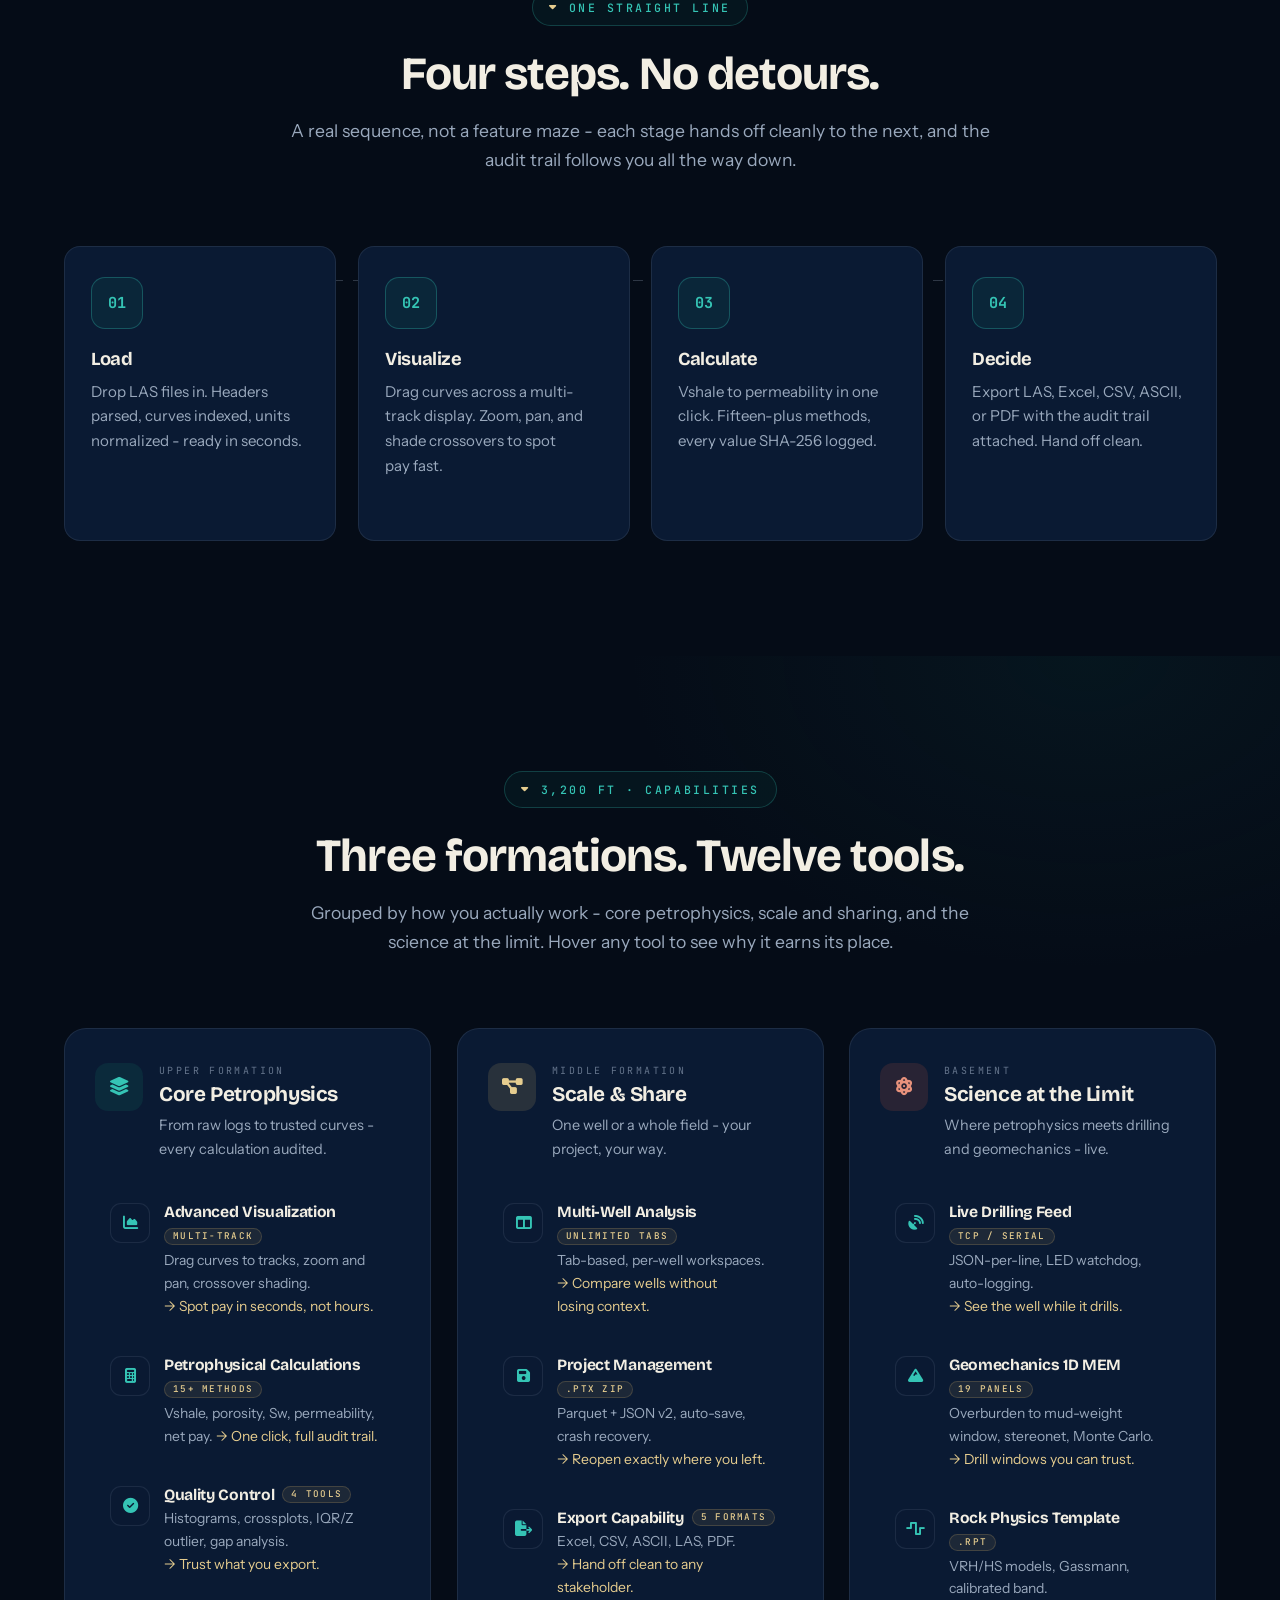
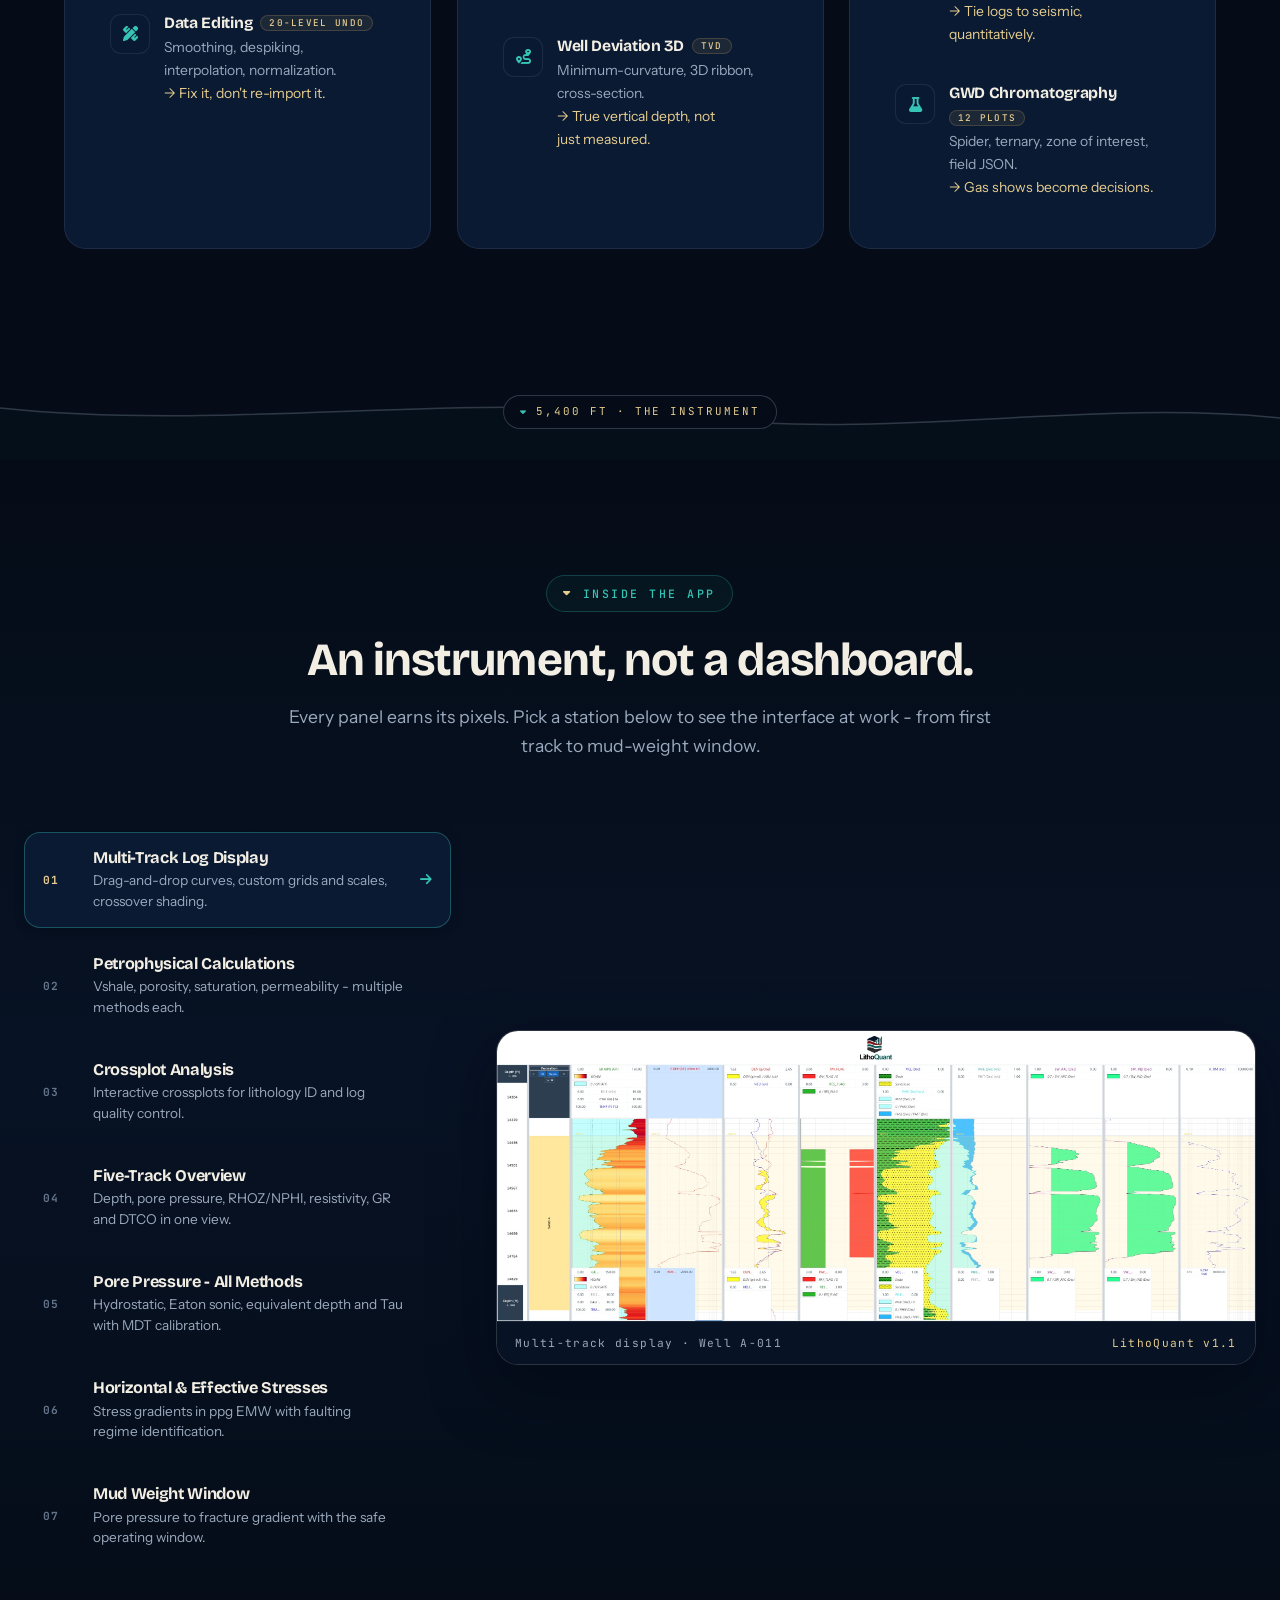
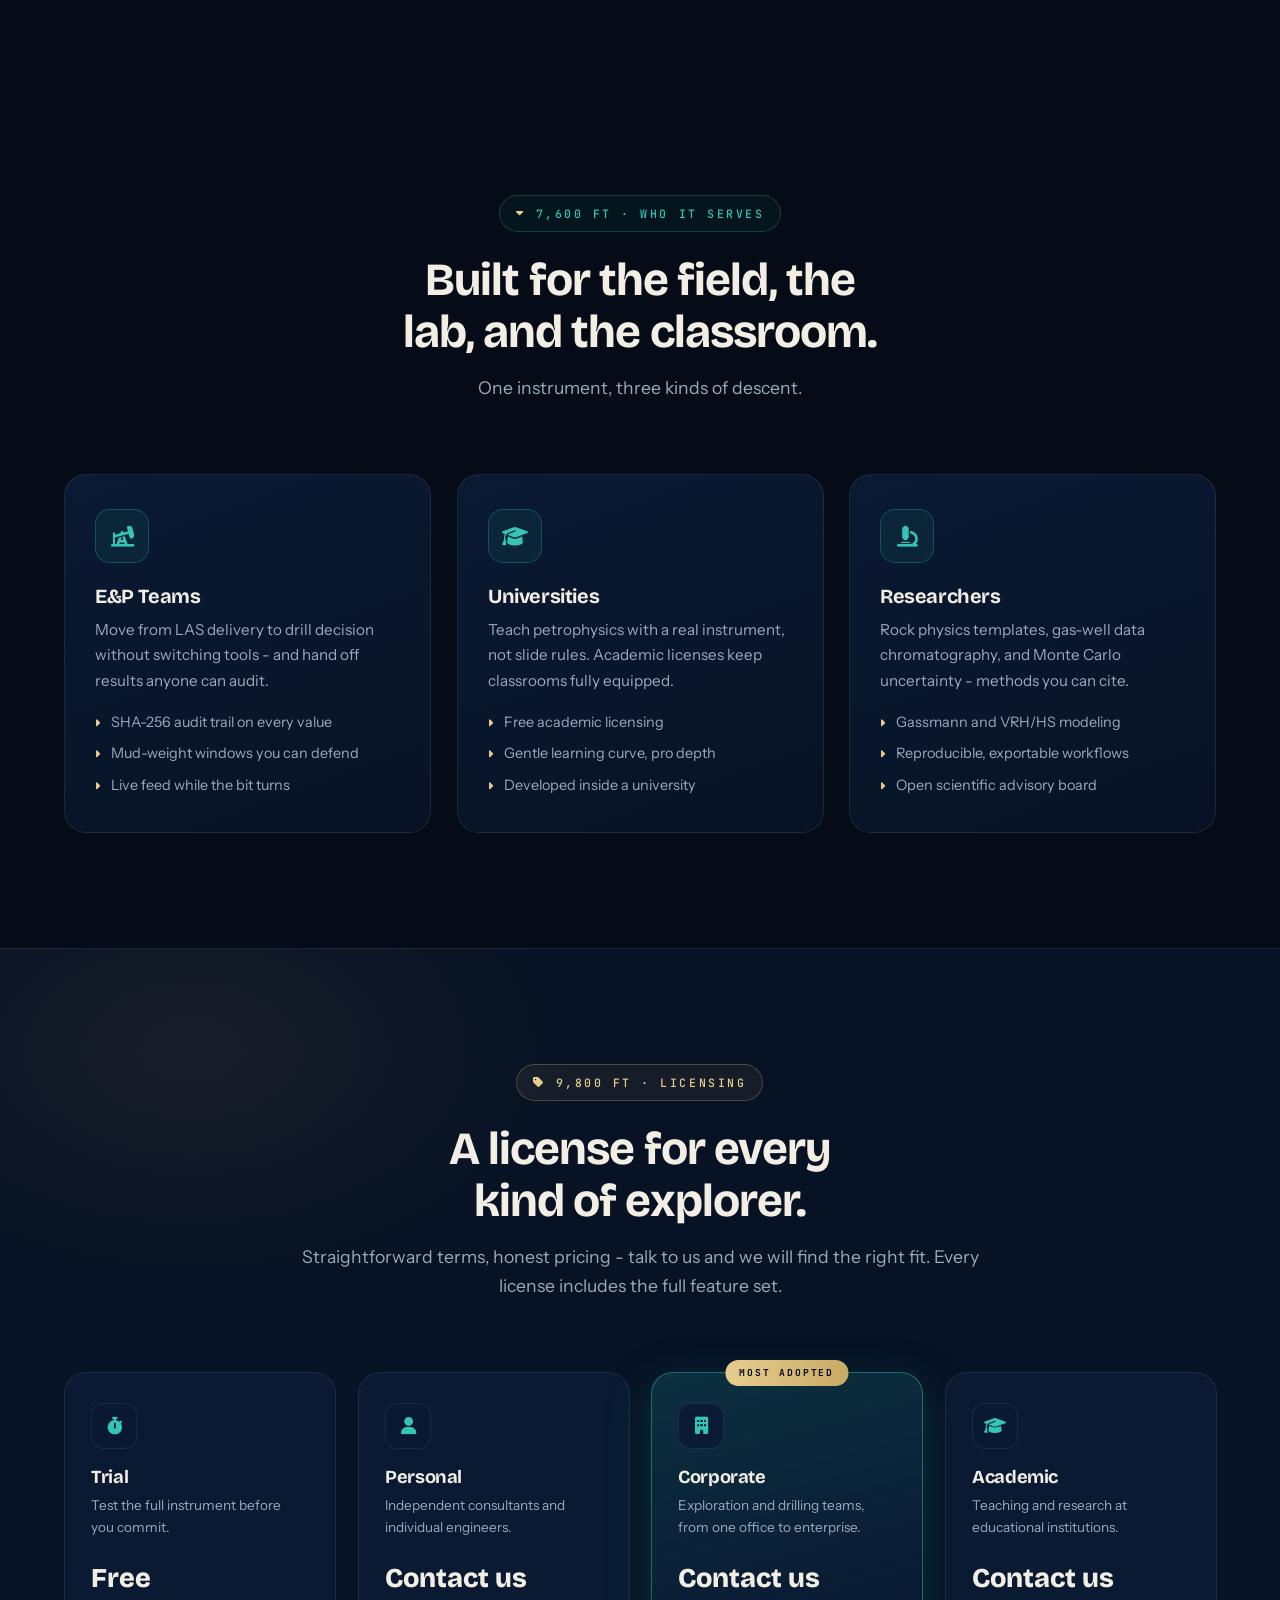
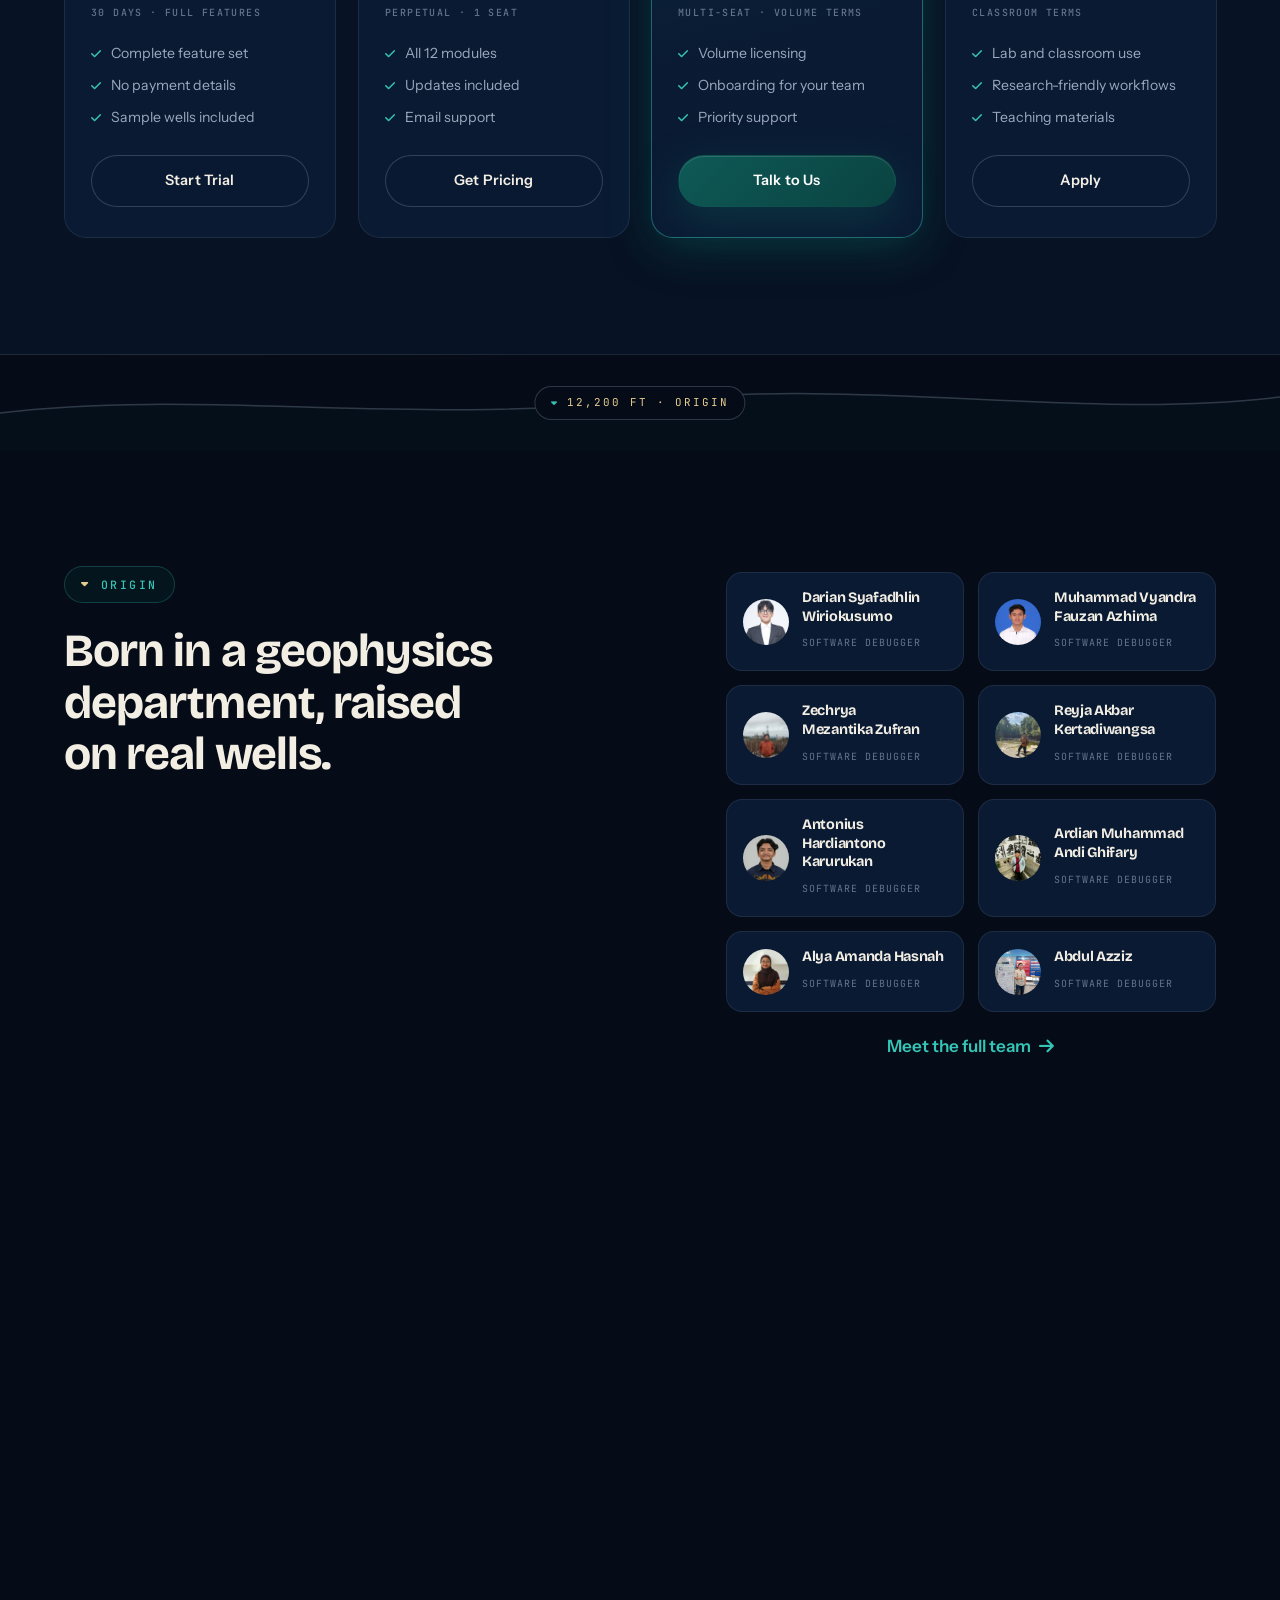
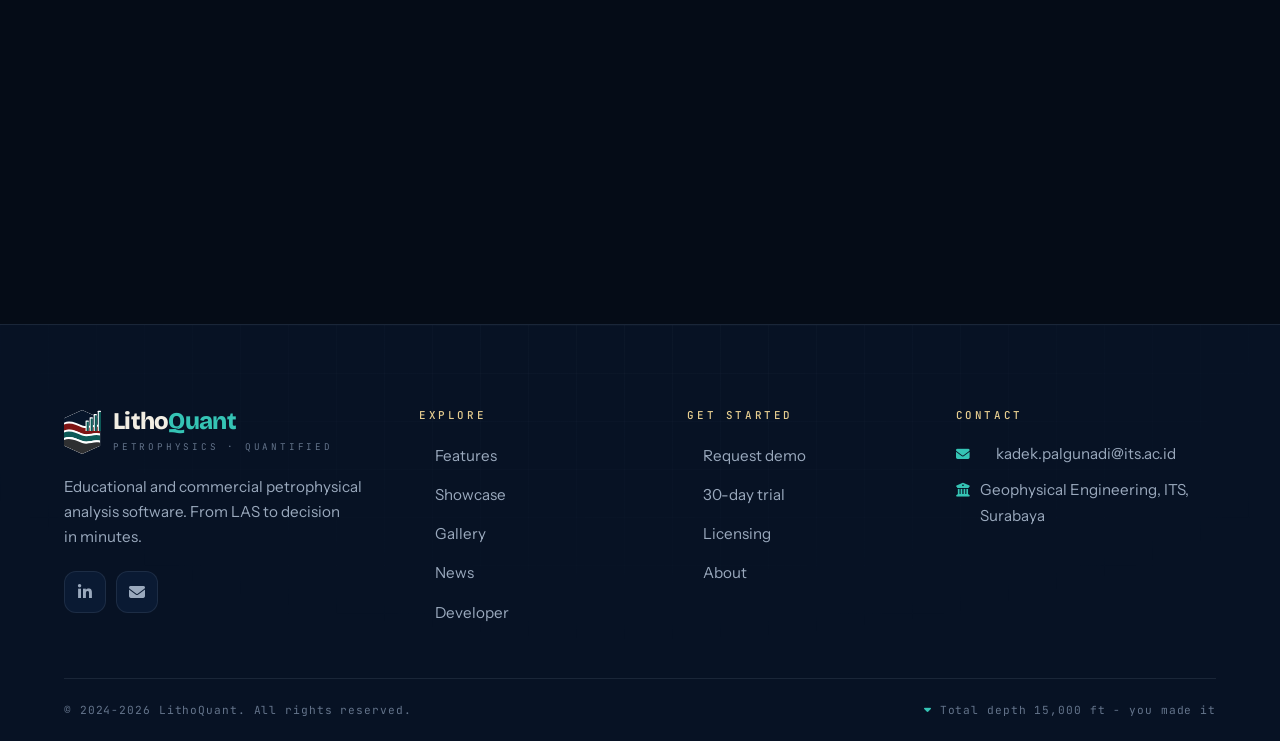
==== commit 49770b6b: "add team" ====
--- a/index.html
+++ b/index.html
@@ -663,6 +663,27 @@
                   <span>Software Debugger</span>
                 </div>
               </div>
+              <div class="team-mini">
+                <img class="avatar" src="assets/images/team/Ardian.jpeg" alt="Ardian Muhammad Andi Ghifary" loading="lazy" />
+                <div>
+                  <h4>Ardian Muhammad Andi Ghifary</h4>
+                  <span>Software Debugger</span>
+                </div>
+              </div>
+              <div class="team-mini">
+                <img class="avatar" src="assets/images/team/Alya.jpg" alt="Alya Amanda Hasnah" loading="lazy" />
+                <div>
+                  <h4>Alya Amanda Hasnah</h4>
+                  <span>Software Debugger</span>
+                </div>
+              </div>
+              <div class="team-mini">
+                <img class="avatar" src="assets/images/team/Aziz.jpeg" alt="Abdul Azziz" loading="lazy" />
+                <div>
+                  <h4>Abdul Azziz</h4>
+                  <span>Software Debugger</span>
+                </div>
+              </div>
               <div class="about-cta">
                 <a href="developer.html" class="link-arrow">Meet the full team <i class="fas fa-arrow-right"></i></a>
               </div>
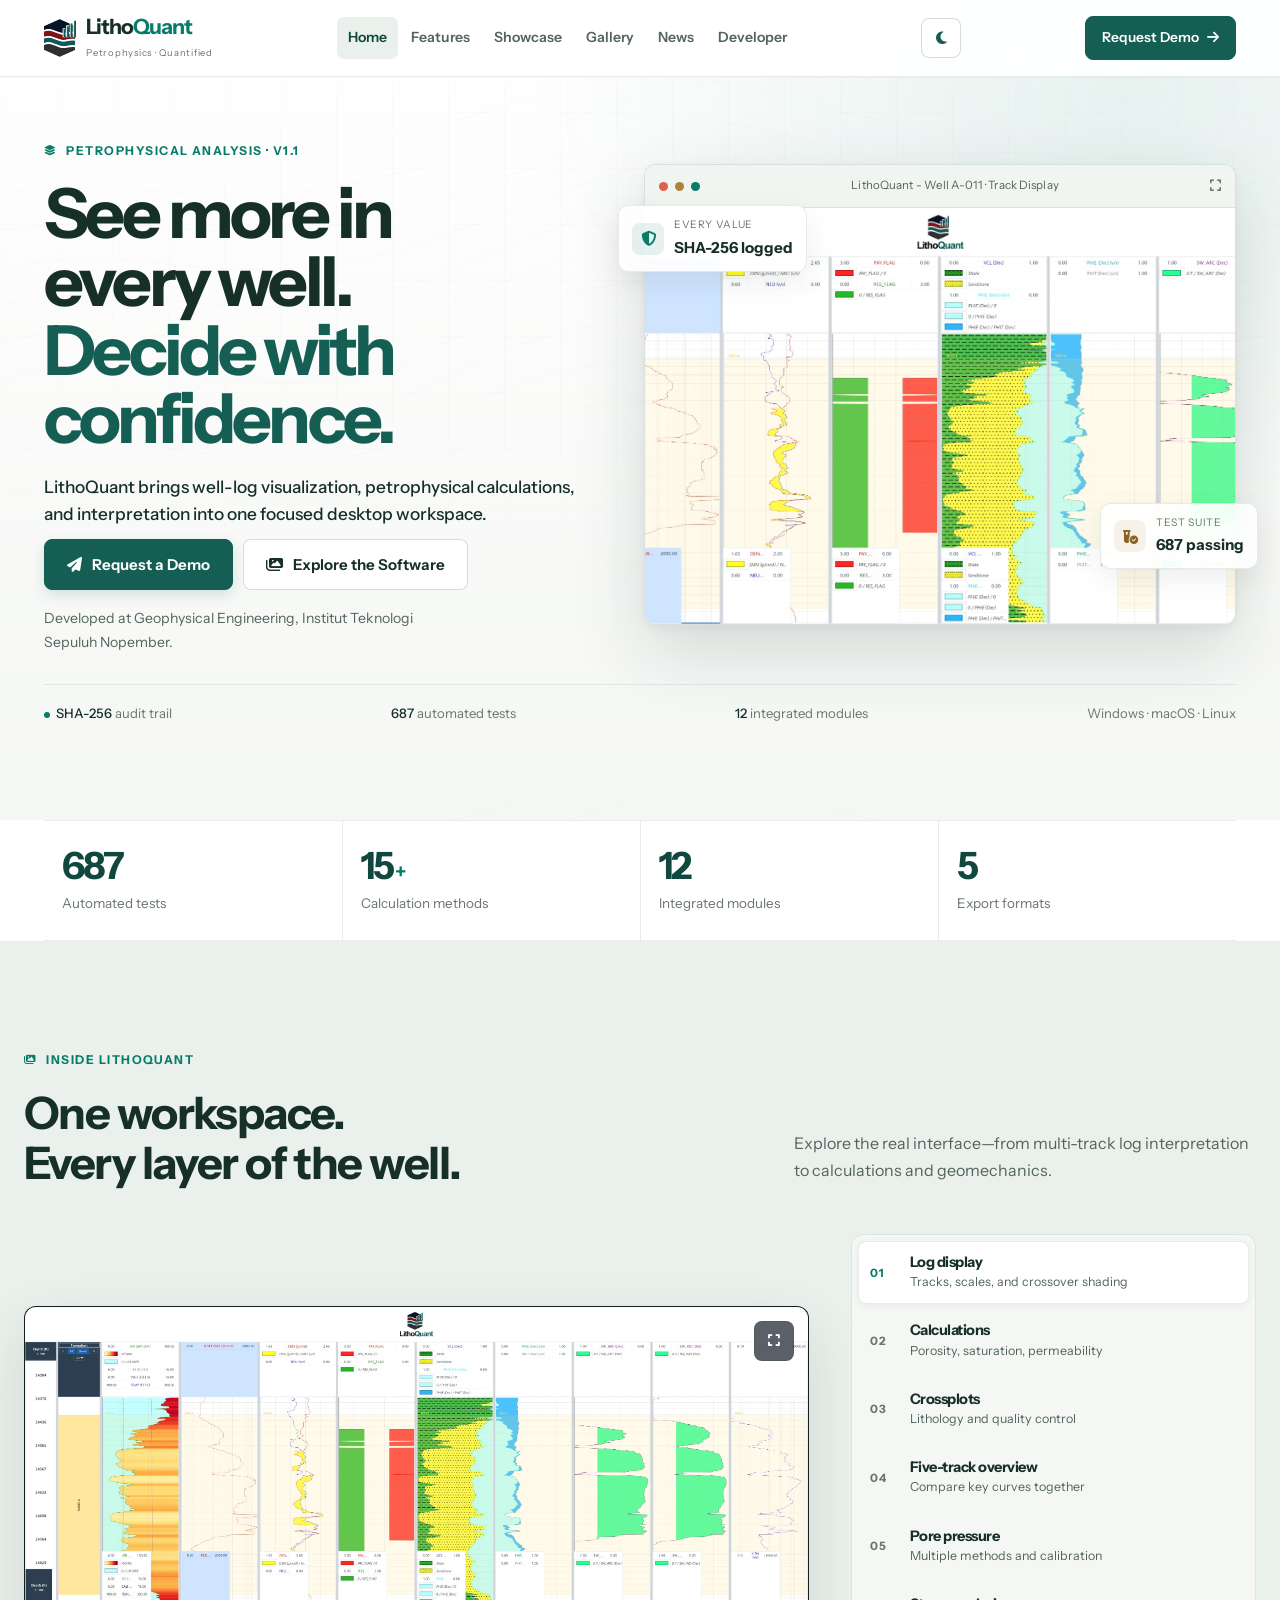
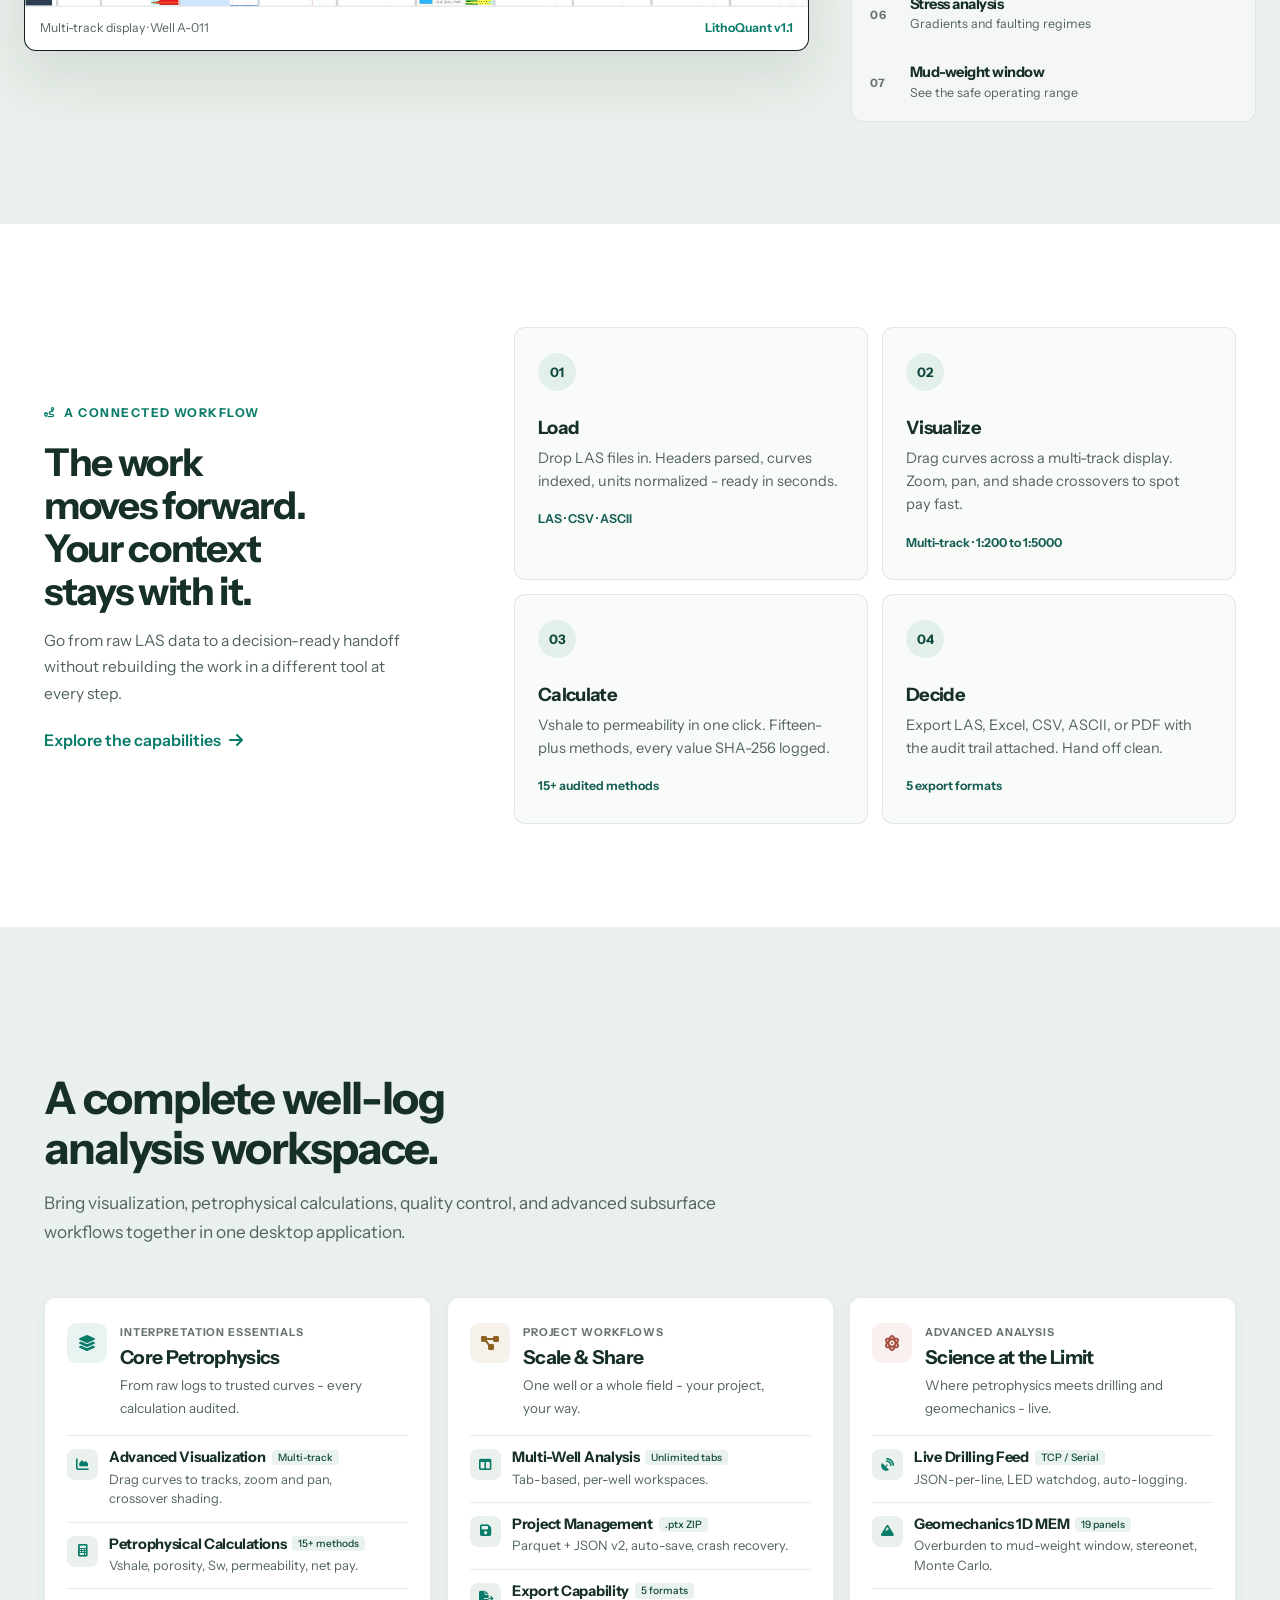
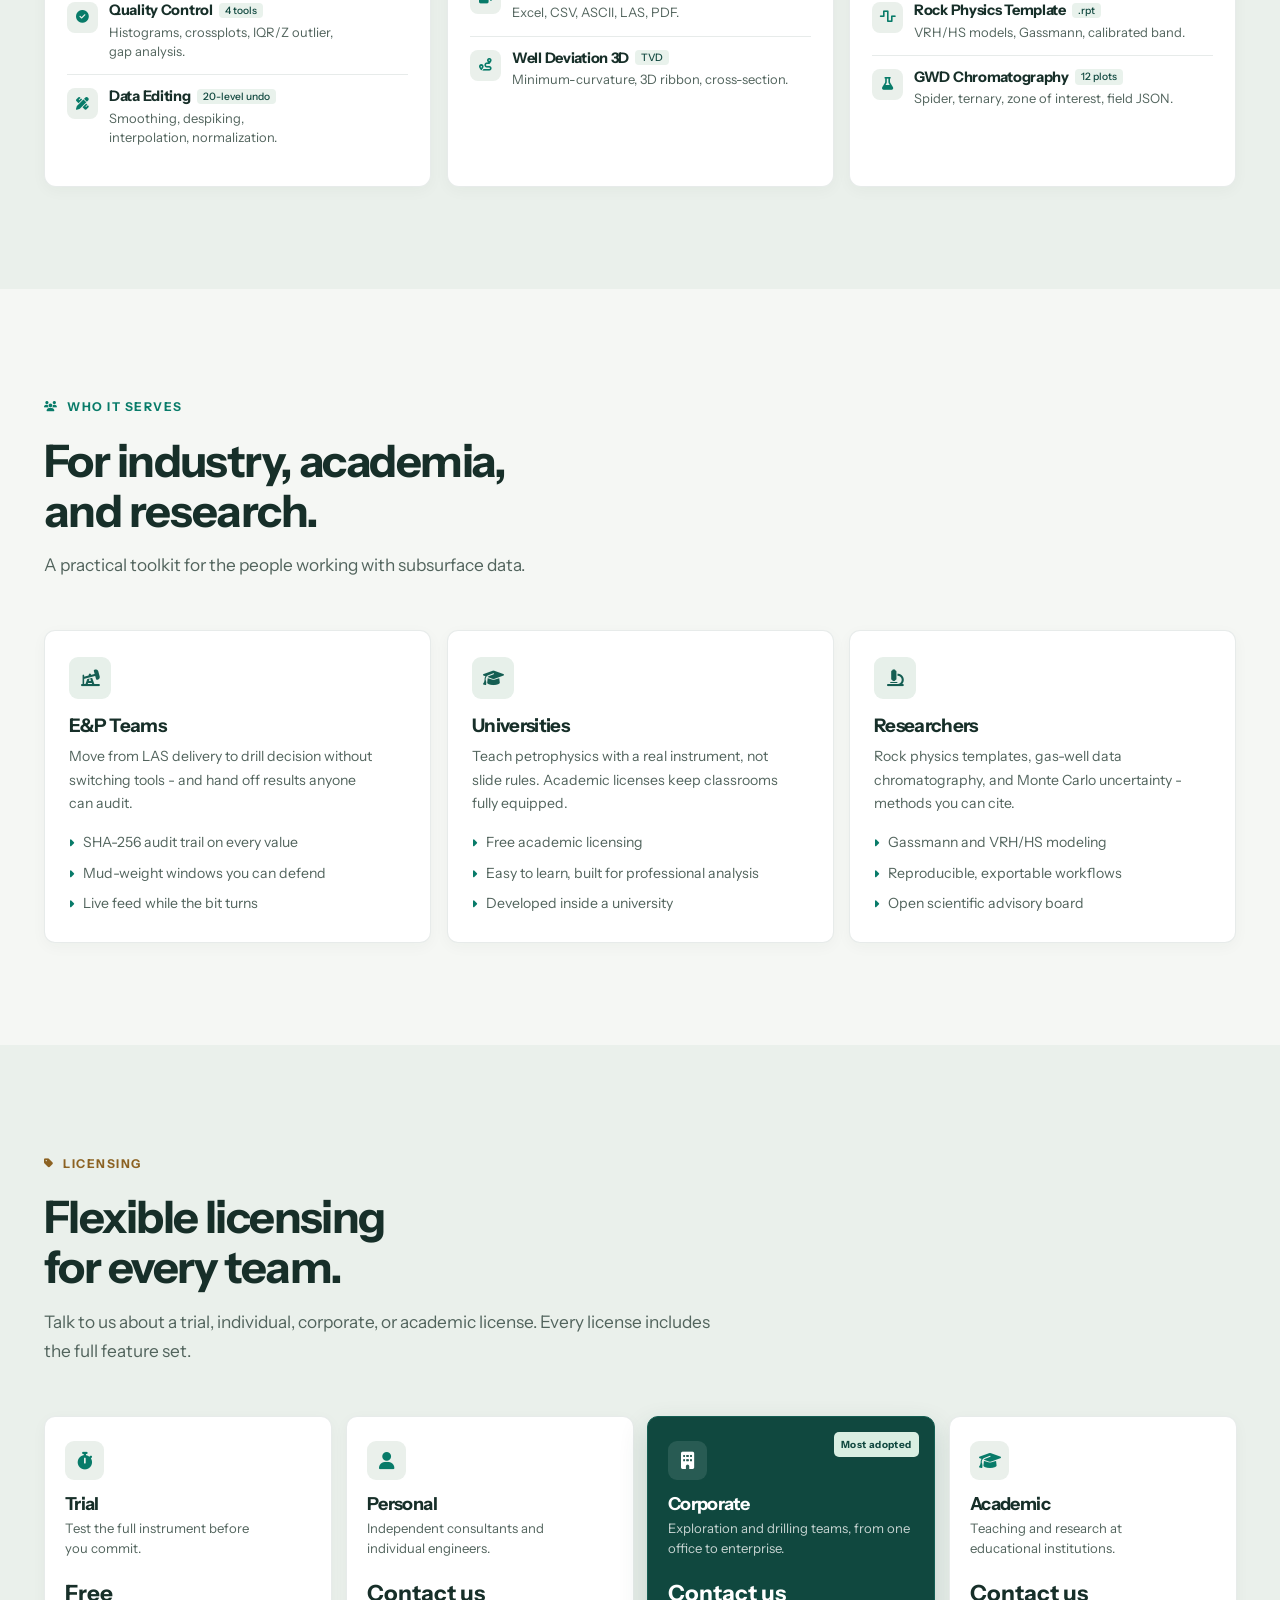
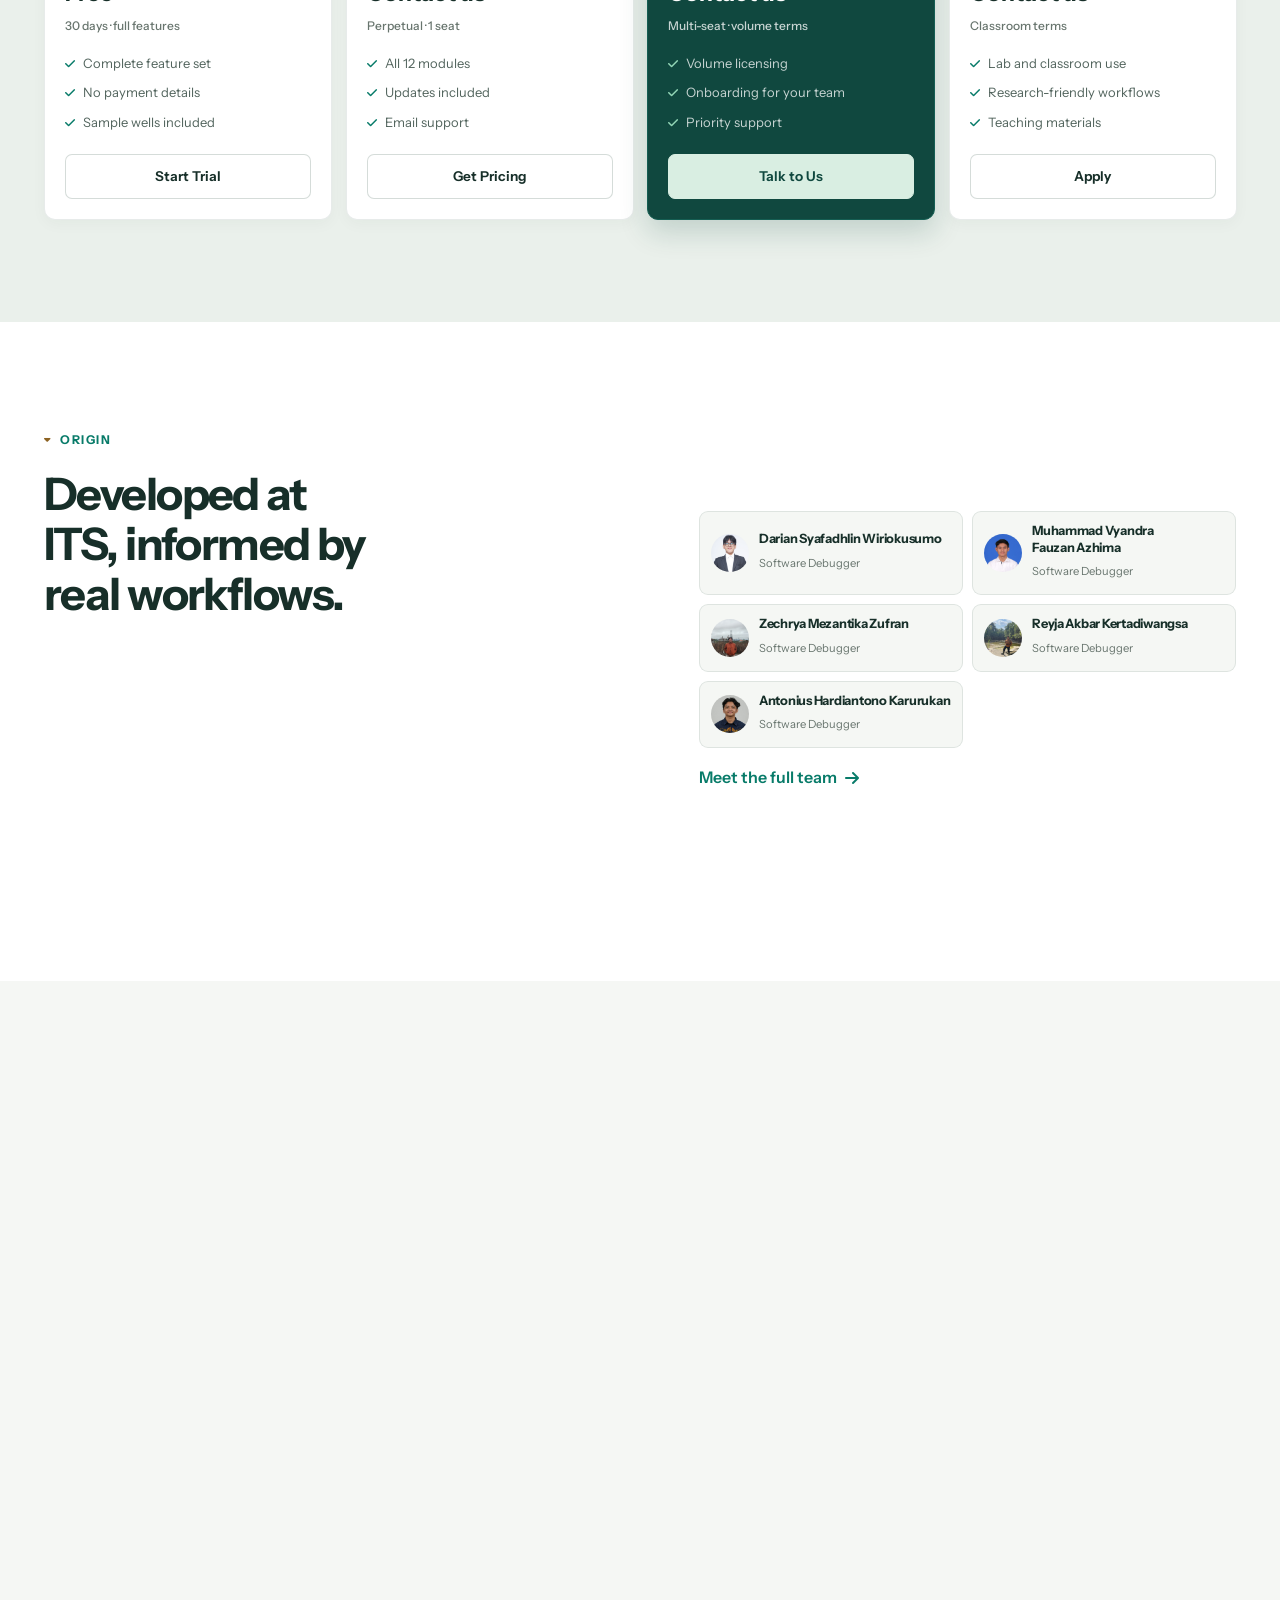
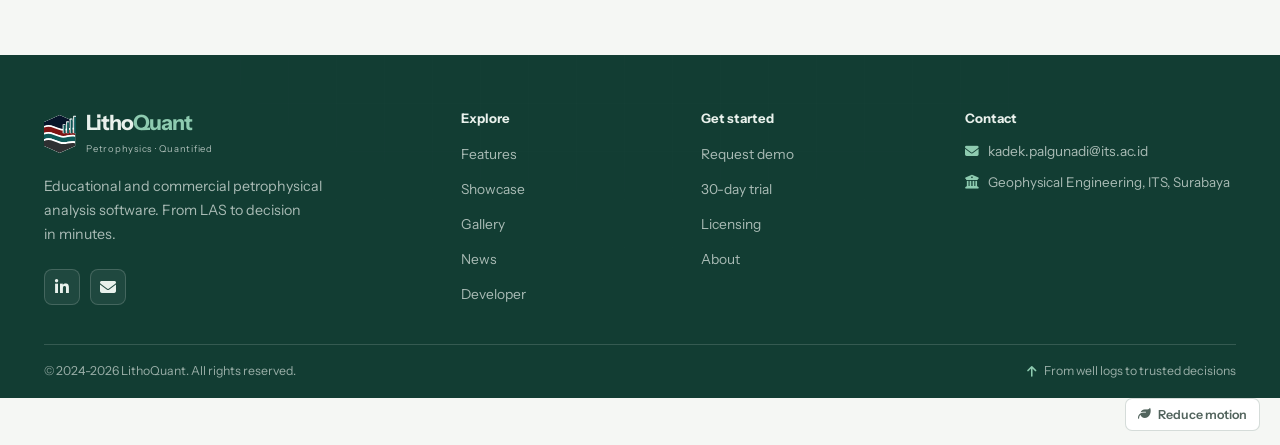
==== commit ccfac5dc: "fix: UI, gallery, and News" ====
--- a/index.html
+++ b/index.html
@@ -7,7 +7,7 @@
       name="description"
       content="LithoQuant - professional petrophysical analysis software. From LAS to decision in minutes: multi-track visualization, 15+ audited calculation methods, geomechanics, and live drilling feed."
     />
-    <meta name="theme-color" content="#050c17" />
+    <meta name="theme-color" content="#f5f7f4" />
     <meta property="og:title" content="LithoQuant - From LAS to decision in minutes" />
     <meta
       property="og:description"
@@ -20,13 +20,13 @@
     <link rel="preconnect" href="https://fonts.gstatic.com" crossorigin />
     <link
       rel="stylesheet"
-      href="https://fonts.googleapis.com/css2?family=Bricolage+Grotesque:opsz,wght@12..96,400..800&family=Instrument+Sans:wght@400;500;600;700&family=JetBrains+Mono:wght@400;500;700&display=swap"
+      href="https://fonts.googleapis.com/css2?family=Instrument+Sans:wght@400;500;600;700;800&family=JetBrains+Mono:wght@400;500;700&display=swap"
     />
     <link
       rel="stylesheet"
       href="https://cdnjs.cloudflare.com/ajax/libs/font-awesome/6.4.0/css/all.min.css"
     />
-    <link rel="stylesheet" href="assets/css/style.css?v=20260826b" />
+    <link rel="stylesheet" href="assets/css/style.css?v=20261027-ui2" />
     <script type="application/ld+json">
       {
         "@context": "https://schema.org",
@@ -61,8 +61,8 @@
             <li><a href="news.html" class="nav-link">News</a></li>
             <li><a href="developer.html" class="nav-link">Developer</a></li>
           </ul>
-          <button type="button" class="theme-toggle-btn" aria-label="Toggle Theme">
-            <span class="toggle-icon">⚡</span> <span class="toggle-text">Brutalism</span>
+          <button type="button" class="theme-toggle-btn" aria-label="Switch to dark theme" aria-pressed="false">
+            <i class="toggle-icon fas fa-moon" aria-hidden="true"></i> <span class="toggle-text">Dark</span>
           </button>
           <a href="#download" class="navbar-cta">Request Demo <i class="fas fa-arrow-right"></i></a>
           <button
@@ -83,46 +83,32 @@
       <section id="home" class="hero">
         <div class="bg-contours" aria-hidden="true"></div>
         <div class="bg-grid" aria-hidden="true"></div>
-        <div class="glow-orb orb-teal" aria-hidden="true"></div>
-        <div class="glow-orb orb-sand" aria-hidden="true"></div>
-
-        <div class="container">
-          <div class="hero-layout">
-            <div class="hero-content">
-              <div id="hero-greeting" class="hero-greeting" aria-live="polite"></div>
-              <div class="eyebrow reveal">
-                <i class="fas fa-caret-down"></i> Surface · Petrophysical Software · v1.1
-              </div>
-              <h1 class="hero-title">
-                <span class="line reveal" style="--d: 0.05s">From LAS to decision</span>
-                <span class="line accent reveal" style="--d: 0.14s">in minutes.</span>
-              </h1>
-              <p class="hero-subtitle reveal" style="--d: 0.22s">
-                LithoQuant turns raw well logs into trusted answers - visualize, calculate,
-                quality-check, and export without leaving one window.
-              </p>
-              <p class="hero-description reveal" style="--d: 0.28s">
-                Built at ITS Geophysical Engineering for petroleum engineers and geoscientists
-                who want instrument-grade analysis with a modern, intuitive interface.
-              </p>
-              <div class="hero-buttons reveal" style="--d: 0.34s">
-                <a href="#download" class="btn btn-primary">
-                  <i class="fas fa-paper-plane"></i> Request a Demo
-                </a>
-                <a href="#features" class="btn btn-ghost">
-                  <i class="fas fa-binoculars"></i> Explore Features
-                </a>
-              </div>
-              <div class="hero-trust reveal" style="--d: 0.4s">
-                <span><span class="trust-dot"></span><strong>SHA-256</strong> audit trail</span>
-                <span>·</span>
-                <span><strong>687</strong> tests passing</span>
-                <span>·</span>
-                <span>Win / macOS / Linux</span>
-              </div>
-            </div>
-
-            <div class="hero-media reveal reveal-right" style="--d: 0.25s">
+        <div class="container">
+          <div class="hero-intro">
+            <div class="eyebrow reveal">
+              <i class="fas fa-layer-group"></i> Petrophysical analysis · v1.1
+            </div>
+            <h1 class="hero-title reveal" style="--d: 0.05s">
+              See more in every well.<br /><span class="accent">Decide with confidence.</span>
+            </h1>
+            <p class="hero-subtitle reveal" style="--d: 0.14s">
+              LithoQuant brings well-log visualization, petrophysical calculations, and
+              interpretation into one focused desktop workspace.
+            </p>
+            <div class="hero-buttons reveal" style="--d: 0.22s">
+              <a href="#download" class="btn btn-primary">
+                <i class="fas fa-paper-plane"></i> Request a Demo
+              </a>
+              <a href="#showcase" class="btn btn-ghost">
+                <i class="fas fa-images"></i> Explore the Software
+              </a>
+            </div>
+            <p class="hero-origin reveal" style="--d: 0.28s">
+              Developed at Geophysical Engineering, Institut Teknologi Sepuluh Nopember.
+            </p>
+          </div>
+
+          <div class="hero-media hero-product reveal" style="--d: 0.18s">
               <div class="hero-window">
                 <div class="window-bar">
                   <div class="window-dots"><span></span><span></span><span></span></div>
@@ -135,12 +121,6 @@
                     alt="LithoQuant multi-track log display with gamma ray, resistivity, density and porosity tracks"
                     loading="eager"
                   />
-                  <div class="scanline" aria-hidden="true"></div>
-                  <span class="scan-chip" id="scan-chip" aria-hidden="true">4,218 FT</span>
-                  <div class="window-hud" aria-hidden="true">
-                    <span class="hud-live"><i class="fas fa-circle"></i> LIVE INTERPRETATION</span>
-                    <span>TD 15,000 FT · 1:1000</span>
-                  </div>
                 </div>
               </div>
               <div class="float-card fc-1" aria-hidden="true">
@@ -157,320 +137,63 @@
                   <span class="fc-value">687 passing</span>
                 </span>
               </div>
-            </div>
+          </div>
+          <div class="hero-trust hero-proofbar reveal" style="--d: 0.25s">
+            <span><span class="trust-dot"></span><strong>SHA-256</strong> audit trail</span>
+            <span><strong>687</strong> automated tests</span>
+            <span><strong>12</strong> integrated modules</span>
+            <span>Windows · macOS · Linux</span>
           </div>
         </div>
 
         <!-- Live log ticker -->
-        <div class="hero-ticker" aria-label="Simulated live log feed">
-          <span class="ticker-label"><i class="fas fa-circle"></i> LIVE LOG</span>
-          <div class="ticker-clip">
-            <div class="ticker-track" id="ticker-track"></div>
-          </div>
-          <span class="ticker-hint">SIM</span>
-        </div>
       </section>
 
       <!-- ================= STATS ================= -->
       <section class="stats-band" aria-label="Key numbers">
         <div class="container">
           <div class="stats-grid">
-            <div class="stat-cell reveal">
-              <div class="stat-value"><span data-count="687">0</span></div>
+            <div class="stat-cell">
+              <div class="stat-value"><span>687</span></div>
               <div class="stat-label">Automated tests</div>
             </div>
-            <div class="stat-cell reveal" style="--d: 0.08s">
-              <div class="stat-value"><span data-count="15">0</span><span class="unit">+</span></div>
+            <div class="stat-cell">
+              <div class="stat-value"><span>15</span><span class="unit">+</span></div>
               <div class="stat-label">Calculation methods</div>
             </div>
-            <div class="stat-cell reveal" style="--d: 0.16s">
-              <div class="stat-value"><span data-count="12">0</span></div>
+            <div class="stat-cell">
+              <div class="stat-value"><span>12</span></div>
               <div class="stat-label">Integrated modules</div>
             </div>
-            <div class="stat-cell reveal" style="--d: 0.24s">
-              <div class="stat-value"><span data-count="5">0</span></div>
+            <div class="stat-cell">
+              <div class="stat-value"><span>5</span></div>
               <div class="stat-label">Export formats</div>
             </div>
           </div>
         </div>
       </section>
 
-      <div class="strata" aria-hidden="true">
-        <svg viewBox="0 0 1440 96" preserveAspectRatio="none">
-          <path class="strata-fill" d="M0,52 C240,30 480,74 720,50 C960,26 1200,70 1440,46 L1440,96 L0,96 Z" />
-          <path class="strata-path" d="M0,52 C240,30 480,74 720,50 C960,26 1200,70 1440,46" />
-        </svg>
-        <span class="strata-chip"><i class="fas fa-caret-down"></i> 1,700 ft · Workflow</span>
-      </div>
-
-      <!-- ================= WORKFLOW ================= -->
-      <section id="workflow">
-        <div class="container">
-          <div class="section-head">
-            <div class="eyebrow reveal"><i class="fas fa-caret-down"></i> One straight line</div>
-            <h2 class="reveal">Four steps. No detours.</h2>
+      <!-- Product views: start with the instrument, then choose a workflow. -->
+      <section id="showcase" class="showcase showcase-workbench">
+        <div class="container container-wide">
+          <div class="showcase-heading">
+            <div>
+              <div class="eyebrow reveal"><i class="fas fa-images"></i> Inside LithoQuant</div>
+              <h2 class="reveal">One workspace. Every layer of the well.</h2>
+            </div>
             <p class="reveal">
-              A real sequence, not a feature maze - each stage hands off cleanly to the next,
-              and the audit trail follows you all the way down.
+              Explore the real interface—from multi-track log interpretation to calculations
+              and geomechanics.
             </p>
           </div>
-          <div class="workflow-grid">
-            <article class="step-card reveal">
-              <div class="step-num">01</div>
-              <h3>Load</h3>
-              <p>Drop LAS files in. Headers parsed, curves indexed, units normalized - ready in seconds.</p>
-              <span class="step-meta">LAS · CSV · ASCII</span>
-            </article>
-            <article class="step-card reveal" style="--d: 0.1s">
-              <div class="step-num">02</div>
-              <h3>Visualize</h3>
-              <p>Drag curves across a multi-track display. Zoom, pan, and shade crossovers to spot pay fast.</p>
-              <span class="step-meta">Multi-track · 1:200 to 1:5000</span>
-            </article>
-            <article class="step-card reveal" style="--d: 0.2s">
-              <div class="step-num">03</div>
-              <h3>Calculate</h3>
-              <p>Vshale to permeability in one click. Fifteen-plus methods, every value SHA-256 logged.</p>
-              <span class="step-meta">15+ audited methods</span>
-            </article>
-            <article class="step-card reveal" style="--d: 0.3s">
-              <div class="step-num">04</div>
-              <h3>Decide</h3>
-              <p>Export LAS, Excel, CSV, ASCII, or PDF with the audit trail attached. Hand off clean.</p>
-              <span class="step-meta">5 export formats</span>
-            </article>
-          </div>
-        </div>
-      </section>
-
-      <!-- ================= FEATURES ================= -->
-      <section id="features" class="features">
-        <div class="container">
-          <div class="section-head">
-            <div class="eyebrow reveal"><i class="fas fa-caret-down"></i> 3,200 ft · Capabilities</div>
-            <h2 class="reveal">Three formations. Twelve tools.</h2>
-            <p class="reveal">
-              Grouped by how you actually work - core petrophysics, scale and sharing, and the
-              science at the limit. Hover any tool to see why it earns its place.
-            </p>
-          </div>
-
-          <div class="pillars-grid">
-            <!-- Pillar 1: Core -->
-            <article class="pillar pillar-core reveal">
-              <div class="pillar-header">
-                <div class="pillar-glyph"><i class="fas fa-layer-group"></i></div>
-                <div>
-                  <span class="pillar-kicker">Upper formation</span>
-                  <h3>Core Petrophysics</h3>
-                  <p>From raw logs to trusted curves - every calculation audited.</p>
-                </div>
-              </div>
-              <div class="pillar-list">
-                <div class="feature-item">
-                  <div class="feature-icon"><i class="fas fa-chart-area"></i></div>
-                  <div>
-                    <h4>Advanced Visualization <span class="feature-meta">Multi-track</span></h4>
-                    <p>Drag curves to tracks, zoom and pan, crossover shading. <em>→ Spot pay in seconds, not hours.</em></p>
-                  </div>
-                </div>
-                <div class="feature-item">
-                  <div class="feature-icon"><i class="fas fa-calculator"></i></div>
-                  <div>
-                    <h4>Petrophysical Calculations <span class="feature-meta">15+ methods</span></h4>
-                    <p>Vshale, porosity, Sw, permeability, net pay. <em>→ One click, full audit trail.</em></p>
-                  </div>
-                </div>
-                <div class="feature-item">
-                  <div class="feature-icon"><i class="fas fa-check-circle"></i></div>
-                  <div>
-                    <h4>Quality Control <span class="feature-meta">4 tools</span></h4>
-                    <p>Histograms, crossplots, IQR/Z outlier, gap analysis. <em>→ Trust what you export.</em></p>
-                  </div>
-                </div>
-                <div class="feature-item">
-                  <div class="feature-icon"><i class="fas fa-pen-ruler"></i></div>
-                  <div>
-                    <h4>Data Editing <span class="feature-meta">20-level undo</span></h4>
-                    <p>Smoothing, despiking, interpolation, normalization. <em>→ Fix it, don't re-import it.</em></p>
-                  </div>
-                </div>
-              </div>
-            </article>
-
-            <!-- Pillar 2: Scale -->
-            <article class="pillar pillar-scale reveal" style="--d: 0.12s">
-              <div class="pillar-header">
-                <div class="pillar-glyph"><i class="fas fa-diagram-project"></i></div>
-                <div>
-                  <span class="pillar-kicker">Middle formation</span>
-                  <h3>Scale &amp; Share</h3>
-                  <p>One well or a whole field - your project, your way.</p>
-                </div>
-              </div>
-              <div class="pillar-list">
-                <div class="feature-item">
-                  <div class="feature-icon"><i class="fas fa-table-columns"></i></div>
-                  <div>
-                    <h4>Multi-Well Analysis <span class="feature-meta">Unlimited tabs</span></h4>
-                    <p>Tab-based, per-well workspaces. <em>→ Compare wells without losing context.</em></p>
-                  </div>
-                </div>
-                <div class="feature-item">
-                  <div class="feature-icon"><i class="fas fa-floppy-disk"></i></div>
-                  <div>
-                    <h4>Project Management <span class="feature-meta">.ptx ZIP</span></h4>
-                    <p>Parquet + JSON v2, auto-save, crash recovery. <em>→ Reopen exactly where you left.</em></p>
-                  </div>
-                </div>
-                <div class="feature-item">
-                  <div class="feature-icon"><i class="fas fa-file-export"></i></div>
-                  <div>
-                    <h4>Export Capability <span class="feature-meta">5 formats</span></h4>
-                    <p>Excel, CSV, ASCII, LAS, PDF. <em>→ Hand off clean to any stakeholder.</em></p>
-                  </div>
-                </div>
-                <div class="feature-item">
-                  <div class="feature-icon"><i class="fas fa-route"></i></div>
-                  <div>
-                    <h4>Well Deviation 3D <span class="feature-meta">TVD</span></h4>
-                    <p>Minimum-curvature, 3D ribbon, cross-section. <em>→ True vertical depth, not just measured.</em></p>
-                  </div>
-                </div>
-              </div>
-            </article>
-
-            <!-- Pillar 3: Science -->
-            <article class="pillar pillar-science reveal" style="--d: 0.24s">
-              <div class="pillar-header">
-                <div class="pillar-glyph"><i class="fas fa-atom"></i></div>
-                <div>
-                  <span class="pillar-kicker">Basement</span>
-                  <h3>Science at the Limit</h3>
-                  <p>Where petrophysics meets drilling and geomechanics - live.</p>
-                </div>
-              </div>
-              <div class="pillar-list">
-                <div class="feature-item">
-                  <div class="feature-icon"><i class="fas fa-satellite-dish"></i></div>
-                  <div>
-                    <h4>Live Drilling Feed <span class="feature-meta">TCP / Serial</span></h4>
-                    <p>JSON-per-line, LED watchdog, auto-logging. <em>→ See the well while it drills.</em></p>
-                  </div>
-                </div>
-                <div class="feature-item">
-                  <div class="feature-icon"><i class="fas fa-mountain"></i></div>
-                  <div>
-                    <h4>Geomechanics 1D MEM <span class="feature-meta">19 panels</span></h4>
-                    <p>Overburden to mud-weight window, stereonet, Monte Carlo. <em>→ Drill windows you can trust.</em></p>
-                  </div>
-                </div>
-                <div class="feature-item">
-                  <div class="feature-icon"><i class="fas fa-wave-square"></i></div>
-                  <div>
-                    <h4>Rock Physics Template <span class="feature-meta">.rpt</span></h4>
-                    <p>VRH/HS models, Gassmann, calibrated band. <em>→ Tie logs to seismic, quantitatively.</em></p>
-                  </div>
-                </div>
-                <div class="feature-item">
-                  <div class="feature-icon"><i class="fas fa-flask"></i></div>
-                  <div>
-                    <h4>GWD Chromatography <span class="feature-meta">12 plots</span></h4>
-                    <p>Spider, ternary, zone of interest, field JSON. <em>→ Gas shows become decisions.</em></p>
-                  </div>
-                </div>
-              </div>
-            </article>
-          </div>
-        </div>
-      </section>
-
-      <div class="strata" aria-hidden="true">
-        <svg viewBox="0 0 1440 96" preserveAspectRatio="none">
-          <path class="strata-fill" d="M0,44 C260,68 520,26 760,52 C1000,78 1220,34 1440,54 L1440,96 L0,96 Z" />
-          <path class="strata-path" d="M0,44 C260,68 520,26 760,52 C1000,78 1220,34 1440,54" />
-        </svg>
-        <span class="strata-chip"><i class="fas fa-caret-down"></i> 5,400 ft · The instrument</span>
-      </div>
-
-      <!-- ================= SHOWCASE ================= -->
-      <section id="showcase" class="showcase">
-        <div class="container container-wide">
-          <div class="section-head">
-            <div class="eyebrow reveal"><i class="fas fa-caret-down"></i> Inside the app</div>
-            <h2 class="reveal">An instrument, not a dashboard.</h2>
-            <p class="reveal">
-              Every panel earns its pixels. Pick a station below to see the interface at work -
-              from first track to mud-weight window.
-            </p>
-          </div>
 
           <div class="showcase-layout">
-            <div class="showcase-tabs reveal reveal-left" role="tablist" aria-label="App views">
-              <button class="showcase-tab active" data-tab="v1" data-img="assets/images/screenshots/track-display.jpeg" data-cap="Multi-track display · Well A-011">
-                <span class="st-index">01</span>
-                <span class="st-body">
-                  <h4>Multi-Track Log Display</h4>
-                  <p>Drag-and-drop curves, custom grids and scales, crossover shading.</p>
-                </span>
-                <i class="fas fa-arrow-right st-arrow"></i>
-              </button>
-              <button class="showcase-tab" data-tab="v2" data-img="assets/images/screenshots/petrophysical-calculation.png" data-cap="Petrophysical calculations · audited">
-                <span class="st-index">02</span>
-                <span class="st-body">
-                  <h4>Petrophysical Calculations</h4>
-                  <p>Vshale, porosity, saturation, permeability - multiple methods each.</p>
-                </span>
-                <i class="fas fa-arrow-right st-arrow"></i>
-              </button>
-              <button class="showcase-tab" data-tab="v3" data-img="assets/images/screenshots/crossplot.jpeg" data-cap="Crossplot analysis · QC">
-                <span class="st-index">03</span>
-                <span class="st-body">
-                  <h4>Crossplot Analysis</h4>
-                  <p>Interactive crossplots for lithology ID and log quality control.</p>
-                </span>
-                <i class="fas fa-arrow-right st-arrow"></i>
-              </button>
-              <button class="showcase-tab" data-tab="v4" data-img="assets/images/screenshots/alltrack.png" data-cap="All tracks · 5-track display · 1:5000">
-                <span class="st-index">04</span>
-                <span class="st-body">
-                  <h4>Five-Track Overview</h4>
-                  <p>Depth, pore pressure, RHOZ/NPHI, resistivity, GR and DTCO in one view.</p>
-                </span>
-                <i class="fas fa-arrow-right st-arrow"></i>
-              </button>
-              <button class="showcase-tab" data-tab="v5" data-img="assets/images/screenshots/porepress.png" data-cap="Pore pressure · all methods · TVD vs pressure">
-                <span class="st-index">05</span>
-                <span class="st-body">
-                  <h4>Pore Pressure - All Methods</h4>
-                  <p>Hydrostatic, Eaton sonic, equivalent depth and Tau with MDT calibration.</p>
-                </span>
-                <i class="fas fa-arrow-right st-arrow"></i>
-              </button>
-              <button class="showcase-tab" data-tab="v6" data-img="assets/images/screenshots/stresses.png" data-cap="Stresses · gradient and effective stress">
-                <span class="st-index">06</span>
-                <span class="st-body">
-                  <h4>Horizontal &amp; Effective Stresses</h4>
-                  <p>Stress gradients in ppg EMW with faulting regime identification.</p>
-                </span>
-                <i class="fas fa-arrow-right st-arrow"></i>
-              </button>
-              <button class="showcase-tab" data-tab="v7" data-img="assets/images/screenshots/safemudwindow.png" data-cap="Mud weight window · TVD vs pressure">
-                <span class="st-index">07</span>
-                <span class="st-body">
-                  <h4>Mud Weight Window</h4>
-                  <p>Pore pressure to fracture gradient with the safe operating window.</p>
-                </span>
-                <i class="fas fa-arrow-right st-arrow"></i>
-              </button>
-            </div>
-
-            <div class="showcase-viewer reveal reveal-right">
+            <div class="showcase-viewer reveal">
               <div class="viewer-frame" id="viewer-frame" data-lightbox>
                 <img
                   id="viewer-img"
                   src="assets/images/screenshots/track-display.jpeg"
-                  alt="Multi-Track Log Display"
+                  alt="LithoQuant multi-track log display for Well A-011"
                 />
                 <button class="viewer-expand" aria-label="Expand screenshot">
                   <i class="fas fa-expand"></i>
@@ -481,6 +204,215 @@
                 </div>
               </div>
             </div>
+
+            <div class="showcase-tabs reveal" role="tablist" aria-label="Choose an application view">
+              <button class="showcase-tab active" data-tab="v1" data-img="assets/images/screenshots/track-display.jpeg" data-cap="Multi-track display · Well A-011">
+                <span class="st-index">01</span><span class="st-body"><h4>Log display</h4><p>Tracks, scales, and crossover shading</p></span>
+              </button>
+              <button class="showcase-tab" data-tab="v2" data-img="assets/images/screenshots/petrophysical-calculation.png" data-cap="Petrophysical calculations · audited">
+                <span class="st-index">02</span><span class="st-body"><h4>Calculations</h4><p>Porosity, saturation, permeability</p></span>
+              </button>
+              <button class="showcase-tab" data-tab="v3" data-img="assets/images/screenshots/crossplot.jpeg" data-cap="Crossplot analysis · QC">
+                <span class="st-index">03</span><span class="st-body"><h4>Crossplots</h4><p>Lithology and quality control</p></span>
+              </button>
+              <button class="showcase-tab" data-tab="v4" data-img="assets/images/screenshots/alltrack.png" data-cap="All tracks · 5-track display · 1:5000">
+                <span class="st-index">04</span><span class="st-body"><h4>Five-track overview</h4><p>Compare key curves together</p></span>
+              </button>
+              <button class="showcase-tab" data-tab="v5" data-img="assets/images/screenshots/porepress.png" data-cap="Pore pressure · all methods · TVD vs pressure">
+                <span class="st-index">05</span><span class="st-body"><h4>Pore pressure</h4><p>Multiple methods and calibration</p></span>
+              </button>
+              <button class="showcase-tab" data-tab="v6" data-img="assets/images/screenshots/stresses.png" data-cap="Stresses · gradient and effective stress">
+                <span class="st-index">06</span><span class="st-body"><h4>Stress analysis</h4><p>Gradients and faulting regimes</p></span>
+              </button>
+              <button class="showcase-tab" data-tab="v7" data-img="assets/images/screenshots/safemudwindow.png" data-cap="Mud weight window · TVD vs pressure">
+                <span class="st-index">07</span><span class="st-body"><h4>Mud-weight window</h4><p>See the safe operating range</p></span>
+              </button>
+            </div>
+          </div>
+        </div>
+      </section>
+
+      <!-- ================= WORKFLOW ================= -->
+      <section id="workflow">
+        <div class="container">
+          <div class="workflow-layout">
+            <div class="workflow-overview">
+              <div class="eyebrow reveal"><i class="fas fa-route"></i> A connected workflow</div>
+              <h2 class="reveal">The work moves forward. Your context stays with it.</h2>
+              <p class="reveal">
+                Go from raw LAS data to a decision-ready handoff without rebuilding the work
+                in a different tool at every step.
+              </p>
+              <a class="link-arrow reveal" href="#features">Explore the capabilities <i class="fas fa-arrow-right"></i></a>
+            </div>
+            <div class="workflow-grid">
+            <article class="step-card reveal">
+              <div class="step-num">01</div>
+              <h3>Load</h3>
+              <p>Drop LAS files in. Headers parsed, curves indexed, units normalized - ready in seconds.</p>
+              <span class="step-meta">LAS · CSV · ASCII</span>
+            </article>
+            <article class="step-card reveal" style="--d: 0.1s">
+              <div class="step-num">02</div>
+              <h3>Visualize</h3>
+              <p>Drag curves across a multi-track display. Zoom, pan, and shade crossovers to spot pay fast.</p>
+              <span class="step-meta">Multi-track · 1:200 to 1:5000</span>
+            </article>
+            <article class="step-card reveal" style="--d: 0.2s">
+              <div class="step-num">03</div>
+              <h3>Calculate</h3>
+              <p>Vshale to permeability in one click. Fifteen-plus methods, every value SHA-256 logged.</p>
+              <span class="step-meta">15+ audited methods</span>
+            </article>
+            <article class="step-card reveal" style="--d: 0.3s">
+              <div class="step-num">04</div>
+              <h3>Decide</h3>
+              <p>Export LAS, Excel, CSV, ASCII, or PDF with the audit trail attached. Hand off clean.</p>
+              <span class="step-meta">5 export formats</span>
+            </article>
+            </div>
+          </div>
+        </div>
+      </section>
+
+      <!-- ================= FEATURES ================= -->
+      <section id="features" class="features">
+        <div class="container">
+          <div class="section-head">
+            <div class="eyebrow reveal"><i class="fas fa-layer-group"></i> Capabilities</div>
+            <h2 class="reveal">A complete well-log analysis workspace.</h2>
+            <p class="reveal">
+              Bring visualization, petrophysical calculations, quality control, and advanced
+              subsurface workflows together in one desktop application.
+            </p>
+          </div>
+
+          <div class="pillars-grid">
+            <!-- Pillar 1: Core -->
+            <article class="pillar pillar-core reveal">
+              <div class="pillar-header">
+                <div class="pillar-glyph"><i class="fas fa-layer-group"></i></div>
+                <div>
+                  <span class="pillar-kicker">Interpretation essentials</span>
+                  <h3>Core Petrophysics</h3>
+                  <p>From raw logs to trusted curves - every calculation audited.</p>
+                </div>
+              </div>
+              <div class="pillar-list">
+                <div class="feature-item">
+                  <div class="feature-icon"><i class="fas fa-chart-area"></i></div>
+                  <div>
+                    <h4>Advanced Visualization <span class="feature-meta">Multi-track</span></h4>
+                    <p>Drag curves to tracks, zoom and pan, crossover shading. <em>→ Spot pay in seconds, not hours.</em></p>
+                  </div>
+                </div>
+                <div class="feature-item">
+                  <div class="feature-icon"><i class="fas fa-calculator"></i></div>
+                  <div>
+                    <h4>Petrophysical Calculations <span class="feature-meta">15+ methods</span></h4>
+                    <p>Vshale, porosity, Sw, permeability, net pay. <em>→ One click, full audit trail.</em></p>
+                  </div>
+                </div>
+                <div class="feature-item">
+                  <div class="feature-icon"><i class="fas fa-check-circle"></i></div>
+                  <div>
+                    <h4>Quality Control <span class="feature-meta">4 tools</span></h4>
+                    <p>Histograms, crossplots, IQR/Z outlier, gap analysis. <em>→ Trust what you export.</em></p>
+                  </div>
+                </div>
+                <div class="feature-item">
+                  <div class="feature-icon"><i class="fas fa-pen-ruler"></i></div>
+                  <div>
+                    <h4>Data Editing <span class="feature-meta">20-level undo</span></h4>
+                    <p>Smoothing, despiking, interpolation, normalization. <em>→ Fix it, don't re-import it.</em></p>
+                  </div>
+                </div>
+              </div>
+            </article>
+
+            <!-- Pillar 2: Scale -->
+            <article class="pillar pillar-scale reveal" style="--d: 0.12s">
+              <div class="pillar-header">
+                <div class="pillar-glyph"><i class="fas fa-diagram-project"></i></div>
+                <div>
+                  <span class="pillar-kicker">Project workflows</span>
+                  <h3>Scale &amp; Share</h3>
+                  <p>One well or a whole field - your project, your way.</p>
+                </div>
+              </div>
+              <div class="pillar-list">
+                <div class="feature-item">
+                  <div class="feature-icon"><i class="fas fa-table-columns"></i></div>
+                  <div>
+                    <h4>Multi-Well Analysis <span class="feature-meta">Unlimited tabs</span></h4>
+                    <p>Tab-based, per-well workspaces. <em>→ Compare wells without losing context.</em></p>
+                  </div>
+                </div>
+                <div class="feature-item">
+                  <div class="feature-icon"><i class="fas fa-floppy-disk"></i></div>
+                  <div>
+                    <h4>Project Management <span class="feature-meta">.ptx ZIP</span></h4>
+                    <p>Parquet + JSON v2, auto-save, crash recovery. <em>→ Reopen exactly where you left.</em></p>
+                  </div>
+                </div>
+                <div class="feature-item">
+                  <div class="feature-icon"><i class="fas fa-file-export"></i></div>
+                  <div>
+                    <h4>Export Capability <span class="feature-meta">5 formats</span></h4>
+                    <p>Excel, CSV, ASCII, LAS, PDF. <em>→ Hand off clean to any stakeholder.</em></p>
+                  </div>
+                </div>
+                <div class="feature-item">
+                  <div class="feature-icon"><i class="fas fa-route"></i></div>
+                  <div>
+                    <h4>Well Deviation 3D <span class="feature-meta">TVD</span></h4>
+                    <p>Minimum-curvature, 3D ribbon, cross-section. <em>→ True vertical depth, not just measured.</em></p>
+                  </div>
+                </div>
+              </div>
+            </article>
+
+            <!-- Pillar 3: Science -->
+            <article class="pillar pillar-science reveal" style="--d: 0.24s">
+              <div class="pillar-header">
+                <div class="pillar-glyph"><i class="fas fa-atom"></i></div>
+                <div>
+                  <span class="pillar-kicker">Advanced analysis</span>
+                  <h3>Science at the Limit</h3>
+                  <p>Where petrophysics meets drilling and geomechanics - live.</p>
+                </div>
+              </div>
+              <div class="pillar-list">
+                <div class="feature-item">
+                  <div class="feature-icon"><i class="fas fa-satellite-dish"></i></div>
+                  <div>
+                    <h4>Live Drilling Feed <span class="feature-meta">TCP / Serial</span></h4>
+                    <p>JSON-per-line, LED watchdog, auto-logging. <em>→ See the well while it drills.</em></p>
+                  </div>
+                </div>
+                <div class="feature-item">
+                  <div class="feature-icon"><i class="fas fa-mountain"></i></div>
+                  <div>
+                    <h4>Geomechanics 1D MEM <span class="feature-meta">19 panels</span></h4>
+                    <p>Overburden to mud-weight window, stereonet, Monte Carlo. <em>→ Drill windows you can trust.</em></p>
+                  </div>
+                </div>
+                <div class="feature-item">
+                  <div class="feature-icon"><i class="fas fa-wave-square"></i></div>
+                  <div>
+                    <h4>Rock Physics Template <span class="feature-meta">.rpt</span></h4>
+                    <p>VRH/HS models, Gassmann, calibrated band. <em>→ Tie logs to seismic, quantitatively.</em></p>
+                  </div>
+                </div>
+                <div class="feature-item">
+                  <div class="feature-icon"><i class="fas fa-flask"></i></div>
+                  <div>
+                    <h4>GWD Chromatography <span class="feature-meta">12 plots</span></h4>
+                    <p>Spider, ternary, zone of interest, field JSON. <em>→ Gas shows become decisions.</em></p>
+                  </div>
+                </div>
+              </div>
+            </article>
           </div>
         </div>
       </section>
@@ -489,9 +421,9 @@
       <section id="audience">
         <div class="container">
           <div class="section-head">
-            <div class="eyebrow reveal"><i class="fas fa-caret-down"></i> 7,600 ft · Who it serves</div>
-            <h2 class="reveal">Built for the field, the lab, and the classroom.</h2>
-            <p class="reveal">One instrument, three kinds of descent.</p>
+            <div class="eyebrow reveal"><i class="fas fa-users"></i> Who it serves</div>
+            <h2 class="reveal">For industry, academia, and research.</h2>
+            <p class="reveal">A practical toolkit for the people working with subsurface data.</p>
           </div>
           <div class="audience-grid">
             <article class="audience-card reveal">
@@ -510,7 +442,7 @@
               <p>Teach petrophysics with a real instrument, not slide rules. Academic licenses keep classrooms fully equipped.</p>
               <ul>
                 <li><i class="fas fa-caret-right"></i> Free academic licensing</li>
-                <li><i class="fas fa-caret-right"></i> Gentle learning curve, pro depth</li>
+                <li><i class="fas fa-caret-right"></i> Easy to learn, built for professional analysis</li>
                 <li><i class="fas fa-caret-right"></i> Developed inside a university</li>
               </ul>
             </article>
@@ -532,10 +464,10 @@
       <section id="licensing" class="licensing">
         <div class="container">
           <div class="section-head">
-            <div class="eyebrow sand reveal"><i class="fas fa-tag"></i> 9,800 ft · Licensing</div>
-            <h2 class="reveal">A license for every kind of explorer.</h2>
+            <div class="eyebrow sand reveal"><i class="fas fa-tag"></i> Licensing</div>
+            <h2 class="reveal">Flexible licensing for every team.</h2>
             <p class="reveal">
-              Straightforward terms, honest pricing - talk to us and we will find the right fit.
+              Talk to us about a trial, individual, corporate, or academic license.
               Every license includes the full feature set.
             </p>
           </div>
@@ -596,29 +528,21 @@
         </div>
       </section>
 
-      <div class="strata" aria-hidden="true">
-        <svg viewBox="0 0 1440 96" preserveAspectRatio="none">
-          <path class="strata-fill" d="M0,58 C220,34 460,70 720,46 C980,22 1220,66 1440,42 L1440,96 L0,96 Z" />
-          <path class="strata-path" d="M0,58 C220,34 460,70 720,46 C980,22 1220,66 1440,42" />
-        </svg>
-        <span class="strata-chip"><i class="fas fa-caret-down"></i> 12,200 ft · Origin</span>
-      </div>
-
       <!-- ================= ABOUT ================= -->
       <section id="about">
         <div class="container">
           <div class="about-grid">
             <div class="about-copy">
               <div class="eyebrow reveal"><i class="fas fa-caret-down"></i> Origin</div>
-              <h2 class="reveal">Born in a geophysics department, raised on real wells.</h2>
+              <h2 class="reveal">Developed at ITS, informed by real workflows.</h2>
               <p class="reveal">
                 LithoQuant is developed by students and lecturers at Geophysical Engineering,
                 Institut Teknologi Sepuluh Nopember - with scientific advisors from
                 petrophysics, seismology, and industry practice.
               </p>
               <p class="reveal">
-                The result is a rare thing: professional-grade analysis software that stays
-                approachable, priced for education and enterprise alike.
+                The result is professional petrophysical software designed to support both
+                education and industry analysis.
               </p>
               <div class="about-meta reveal">
                 <span class="meta-chip"><i class="fas fa-shield-halved"></i> SHA-256 audit trail</span>
@@ -663,27 +587,6 @@
                   <span>Software Debugger</span>
                 </div>
               </div>
-              <div class="team-mini">
-                <img class="avatar" src="assets/images/team/Ardian.jpeg" alt="Ardian Muhammad Andi Ghifary" loading="lazy" />
-                <div>
-                  <h4>Ardian Muhammad Andi Ghifary</h4>
-                  <span>Software Debugger</span>
-                </div>
-              </div>
-              <div class="team-mini">
-                <img class="avatar" src="assets/images/team/Alya.jpg" alt="Alya Amanda Hasnah" loading="lazy" />
-                <div>
-                  <h4>Alya Amanda Hasnah</h4>
-                  <span>Software Debugger</span>
-                </div>
-              </div>
-              <div class="team-mini">
-                <img class="avatar" src="assets/images/team/Aziz.jpeg" alt="Abdul Azziz" loading="lazy" />
-                <div>
-                  <h4>Abdul Azziz</h4>
-                  <span>Software Debugger</span>
-                </div>
-              </div>
               <div class="about-cta">
                 <a href="developer.html" class="link-arrow">Meet the full team <i class="fas fa-arrow-right"></i></a>
               </div>
@@ -697,7 +600,7 @@
         <div class="container">
           <div class="cta-panel reveal reveal-scale">
             <div class="bg-contours" aria-hidden="true"></div>
-            <div class="eyebrow sand reveal"><i class="fas fa-caret-down"></i> 14,600 ft · Total depth</div>
+            <div class="eyebrow sand reveal"><i class="fas fa-arrow-right"></i> Get started</div>
             <h2 class="reveal">See your own wells in LithoQuant.</h2>
             <p class="reveal">
               Book a free demo and consultation - bring a real LAS file and we will take it
@@ -774,30 +677,22 @@
         </div>
         <div class="footer-bottom">
           <p>&copy; 2024-2026 LithoQuant. All rights reserved.</p>
-          <span class="fb-depth"><i class="fas fa-caret-down"></i> Total depth 15,000 ft - you made it</span>
+          <span class="fb-tagline"><i class="fas fa-arrow-up"></i> From well logs to trusted decisions</span>
         </div>
       </div>
     </footer>
 
-    <!-- Depth rail (signature) -->
-    <div class="depth-rail" id="depth-rail" aria-hidden="true">
-      <span class="rail-caps">SURFACE</span>
-      <div class="rail-track"><div class="rail-fill"></div></div>
-      <span class="rail-caps">TD</span>
-      <span class="rail-readout">0 FT</span>
-    </div>
-
-    <div id="lightbox" class="lightbox" aria-hidden="true" role="dialog" aria-label="Image preview">
+    <div id="lightbox" class="lightbox" aria-hidden="true" aria-modal="true" role="dialog" aria-label="Image preview">
       <button class="lightbox-close" aria-label="Close preview"><i class="fas fa-times"></i></button>
       <img alt="Preview" />
     </div>
     <button id="back-to-top" class="back-to-top" aria-label="Back to top"><i class="fas fa-arrow-up"></i></button>
     <div class="comfort-bar">
-      <button id="comfort-toggle" class="comfort-btn" aria-pressed="false" title="Reduce motion">
-        <i class="fas fa-leaf"></i> <span>Calm</span>
+      <button id="comfort-toggle" class="comfort-btn" aria-pressed="false" aria-label="Reduce motion" title="Reduce motion">
+        <i class="fas fa-leaf" aria-hidden="true"></i> <span>Reduce motion</span>
       </button>
     </div>
 
-    <script src="assets/js/script.js?v=20260826b"></script>
+    <script src="assets/js/script.js?v=20261027-ui2"></script>
   </body>
 </html>
--- a/assets/css/style.css
+++ b/assets/css/style.css
@@ -1,8 +1,6 @@
 /* ============================================================
    LithoQuant - Main Stylesheet
-   Theme: "The Descent" - scrolling the page is descending a
-   wellbore. Stratigraphic dividers, depth rail, log-grid
-   ambience. Palette from the brand mark.
+   Theme: Professional light with an optional dark presentation.
    Edit modules instead of this file.
    ============================================================ */
 
@@ -13,4 +11,5 @@
 @import url("layout/hero.css");
 @import url("layout/sections.css");
 @import url("pages/pages.css");
-@import url("themes/brutalism.css");
+@import url("themes/modern.css");
+@import url("themes/dark.css");
